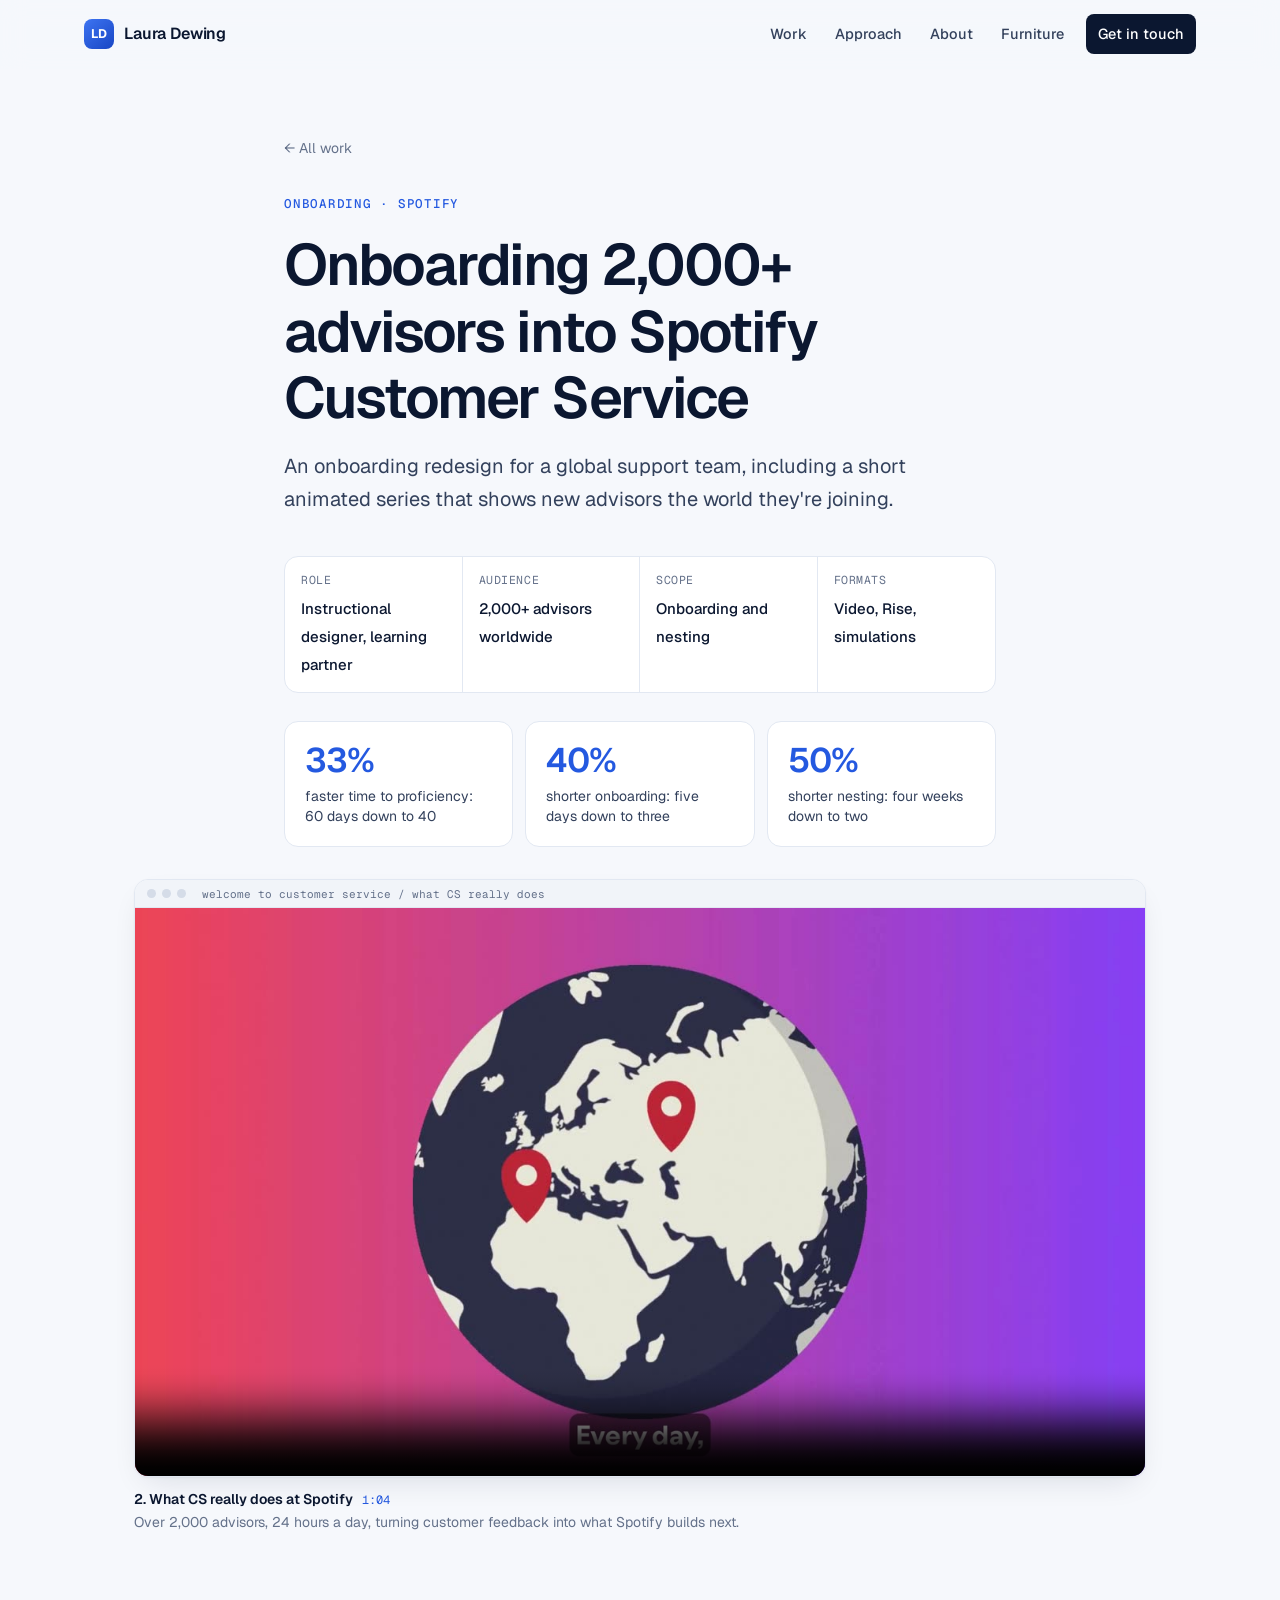
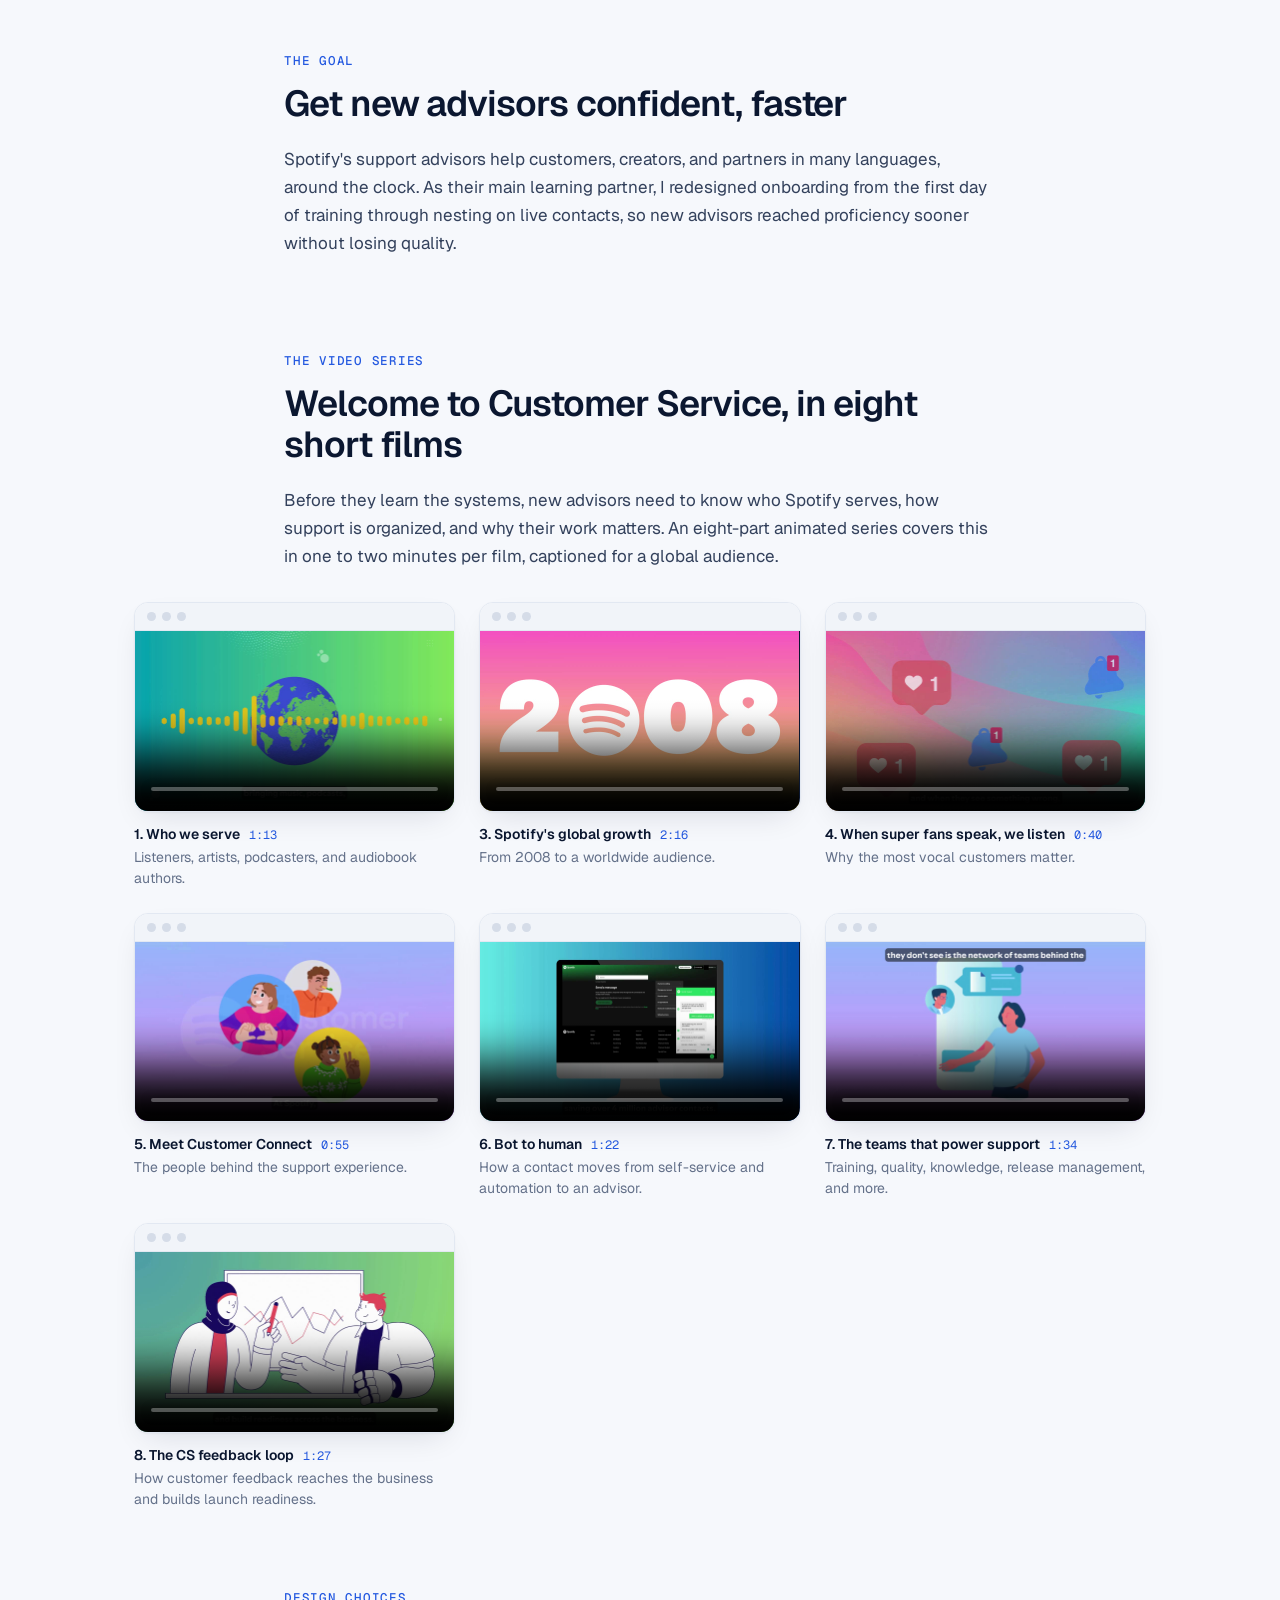
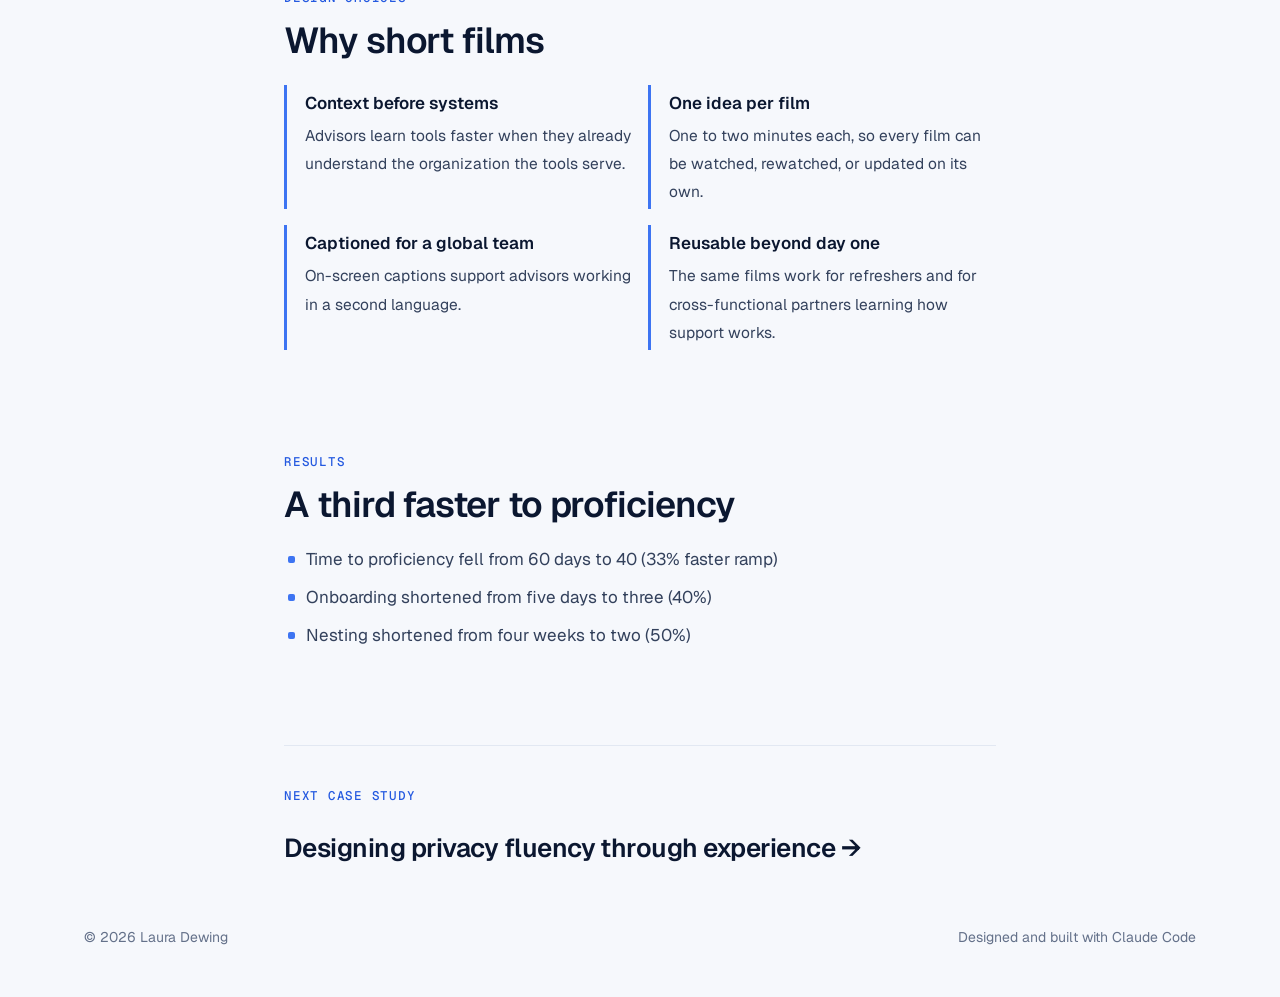
==== advisor-onboarding.html @ f3410e49 "Add link-preview image so shared links stop showing the furniture photo Co-Authored-By: Claude Opus " ====
<!DOCTYPE html>
<html lang="en">
<head>
  <meta charset="UTF-8">
  <meta name="viewport" content="width=device-width, initial-scale=1.0">
  <title>Advisor Onboarding at Spotify — Laura Dewing</title>
  <meta property="og:type" content="website">
  <meta property="og:title" content="Advisor Onboarding at Spotify — Laura Dewing">
  <meta property="og:description" content="Redesigning onboarding for 2,000+ Spotify support advisors: a third faster to proficiency, with an animated video series introducing the world of Customer Service.">
  <meta property="og:url" content="https://iamcalledlaura-cmyk.github.io/advisor-onboarding.html">
  <meta property="og:image" content="https://iamcalledlaura-cmyk.github.io/images/og-card.jpg">
  <meta property="og:image:width" content="1200">
  <meta property="og:image:height" content="630">
  <meta name="twitter:card" content="summary_large_image">
  <meta name="twitter:image" content="https://iamcalledlaura-cmyk.github.io/images/og-card.jpg">
  <meta name="description" content="Redesigning onboarding for 2,000+ Spotify support advisors: a third faster to proficiency, with an animated video series introducing the world of Customer Service.">
  <link rel="stylesheet" href="style.css?v=20261104d">
</head>
<body>

  <nav class="nav" id="nav">
    <div class="nav-inner">
      <a href="index.html" class="brand"><span class="brand-mark">LD</span>Laura Dewing</a>
      <div class="nav-links">
        <a href="index.html#work">Work</a>
        <a href="index.html#approach">Approach</a>
        <a href="index.html#about">About</a>
        <a href="furniture.html">Furniture</a>
        <a href="mailto:iamcalledlaura@gmail.com" class="nav-cta">Get in touch</a>
      </div>
    </div>
  </nav>

  <header class="cs-hero">
    <div class="narrow fade-in">
      <a href="index.html#work" class="back">&larr; All work</a><br>
      <span class="eyebrow">Onboarding &middot; Spotify</span>
      <h1>Onboarding 2,000+ advisors into Spotify Customer Service</h1>
      <p class="lede">An onboarding redesign for a global support team, including a short animated series that shows new advisors the world they're joining.</p>
      <div class="cs-meta">
        <div><label>Role</label><span>Instructional designer, learning partner</span></div>
        <div><label>Audience</label><span>2,000+ advisors worldwide</span></div>
        <div><label>Scope</label><span>Onboarding and nesting</span></div>
        <div><label>Formats</label><span>Video, Rise, simulations</span></div>
      </div>
      <div class="stats">
        <div class="stat-card"><b>33%</b><span>faster time to proficiency: 60 days down to 40</span></div>
        <div class="stat-card"><b>40%</b><span>shorter onboarding: five days down to three</span></div>
        <div class="stat-card"><b>50%</b><span>shorter nesting: four weeks down to two</span></div>
      </div>
    </div>
    <div class="wide fade-in">
      <figure class="video">
        <div class="frame"><div class="frame-bar"><i></i><i></i><i></i><span>welcome to customer service / what CS really does</span></div>
          <video controls preload="none" playsinline poster="videos/cs-2-what-cs-does.jpg">
            <source src="videos/cs-2-what-cs-does.mp4" type="video/mp4">
          </video>
        </div>
        <figcaption><b>2. What CS really does at Spotify <span class="len">1:04</span></b>Over 2,000 advisors, 24 hours a day, turning customer feedback into what Spotify builds next.</figcaption>
      </figure>
    </div>
  </header>

  <main class="narrow">
    <section class="cs-section fade-in">
      <span class="eyebrow">The goal</span>
      <h2>Get new advisors confident, faster</h2>
      <p>Spotify's support advisors help customers, creators, and partners in many languages, around the clock. As their main learning partner, I redesigned onboarding from the first day of training through nesting on live contacts, so new advisors reached proficiency sooner without losing quality.</p>
    </section>

    <section class="cs-section fade-in">
      <span class="eyebrow">The video series</span>
      <h2>Welcome to Customer Service, in eight short films</h2>
      <p>Before they learn the systems, new advisors need to know who Spotify serves, how support is organized, and why their work matters. An eight-part animated series covers this in one to two minutes per film, captioned for a global audience.</p>
    </section>
  </main>

  <div class="wide fade-in">
    <div class="videos three">
      <figure class="video">
        <div class="frame"><div class="frame-bar"><i></i><i></i><i></i></div><video controls preload="none" playsinline poster="videos/cs-1-welcome.jpg"><source src="videos/cs-1-welcome.mp4" type="video/mp4"></video></div>
        <figcaption><b>1. Who we serve <span class="len">1:13</span></b>Listeners, artists, podcasters, and audiobook authors.</figcaption>
      </figure>
      <figure class="video">
        <div class="frame"><div class="frame-bar"><i></i><i></i><i></i></div><video controls preload="none" playsinline poster="videos/cs-3-global-growth.jpg"><source src="videos/cs-3-global-growth.mp4" type="video/mp4"></video></div>
        <figcaption><b>3. Spotify's global growth <span class="len">2:16</span></b>From 2008 to a worldwide audience.</figcaption>
      </figure>
      <figure class="video">
        <div class="frame"><div class="frame-bar"><i></i><i></i><i></i></div><video controls preload="none" playsinline poster="videos/cs-4-super-fans.jpg"><source src="videos/cs-4-super-fans.mp4" type="video/mp4"></video></div>
        <figcaption><b>4. When super fans speak, we listen <span class="len">0:40</span></b>Why the most vocal customers matter.</figcaption>
      </figure>
      <figure class="video">
        <div class="frame"><div class="frame-bar"><i></i><i></i><i></i></div><video controls preload="none" playsinline poster="videos/cs-5-customer-connect.jpg"><source src="videos/cs-5-customer-connect.mp4" type="video/mp4"></video></div>
        <figcaption><b>5. Meet Customer Connect <span class="len">0:55</span></b>The people behind the support experience.</figcaption>
      </figure>
      <figure class="video">
        <div class="frame"><div class="frame-bar"><i></i><i></i><i></i></div><video controls preload="none" playsinline poster="videos/cs-6-bot-to-human.jpg"><source src="videos/cs-6-bot-to-human.mp4" type="video/mp4"></video></div>
        <figcaption><b>6. Bot to human <span class="len">1:22</span></b>How a contact moves from self-service and automation to an advisor.</figcaption>
      </figure>
      <figure class="video">
        <div class="frame"><div class="frame-bar"><i></i><i></i><i></i></div><video controls preload="none" playsinline poster="videos/cs-7-behind-the-scenes.jpg"><source src="videos/cs-7-behind-the-scenes.mp4" type="video/mp4"></video></div>
        <figcaption><b>7. The teams that power support <span class="len">1:34</span></b>Training, quality, knowledge, release management, and more.</figcaption>
      </figure>
      <figure class="video">
        <div class="frame"><div class="frame-bar"><i></i><i></i><i></i></div><video controls preload="none" playsinline poster="videos/cs-9-feedback-loop.jpg"><source src="videos/cs-9-feedback-loop.mp4" type="video/mp4"></video></div>
        <figcaption><b>8. The CS feedback loop <span class="len">1:27</span></b>How customer feedback reaches the business and builds launch readiness.</figcaption>
      </figure>
    </div>
  </div>

  <main class="narrow">
    <section class="cs-section fade-in">
      <span class="eyebrow">Design choices</span>
      <h2>Why short films</h2>
      <div class="principles">
        <div class="principle"><b>Context before systems</b><span>Advisors learn tools faster when they already understand the organization the tools serve.</span></div>
        <div class="principle"><b>One idea per film</b><span>One to two minutes each, so every film can be watched, rewatched, or updated on its own.</span></div>
        <div class="principle"><b>Captioned for a global team</b><span>On-screen captions support advisors working in a second language.</span></div>
        <div class="principle"><b>Reusable beyond day one</b><span>The same films work for refreshers and for cross-functional partners learning how support works.</span></div>
      </div>
    </section>

    <section class="cs-section fade-in">
      <span class="eyebrow">Results</span>
      <h2>A third faster to proficiency</h2>
      <ul class="list">
        <li>Time to proficiency fell from 60 days to 40 (33% faster ramp)</li>
        <li>Onboarding shortened from five days to three (40%)</li>
        <li>Nesting shortened from four weeks to two (50%)</li>
      </ul>
    </section>

    <div class="next-cs">
      <span class="eyebrow">Next case study</span>
      <a href="privacy-fluency.html" class="big">Designing privacy fluency through experience &rarr;</a>
    </div>
  </main>

  <footer class="footer">
    <div class="container"><span>&copy; 2026 Laura Dewing</span><span>Designed and built with Claude Code</span></div>
  </footer>
  <script src="site.js?v=20261104a"></script>
  <script data-goatcounter="https://lauradewing.goatcounter.com/count" async src="https://gc.zgo.at/count.js"></script>
</body>
</html>
---- style.css ----
/* Laura Dewing portfolio — product studio, blue */
@import url('https://fonts.googleapis.com/css2?family=Geist:wght@400;500;600;700&family=Geist+Mono:wght@400;500&family=Caveat:wght@600&display=swap');

:root {
  --ink: #0B1730;
  --ink-2: #33415C;
  --muted: #64718A;
  --line: #E2E8F2;
  --line-2: #CFD8E6;
  --bg: #F6F8FC;
  --surface: #FFFFFF;
  --blue-900: #0A2A6B;
  --blue-700: #1846C4;
  --blue-600: #2459E0;
  --blue-500: #3D74F2;
  --blue-200: #C9D9FF;
  --blue-100: #E6EEFF;
  --blue-50: #F2F6FF;
  --sky: #7FB2FF;
  --radius: 14px;
  --shadow: 0 1px 2px rgba(11,23,48,.04), 0 12px 32px -12px rgba(11,23,48,.14);
  --shadow-lg: 0 2px 4px rgba(11,23,48,.04), 0 30px 60px -20px rgba(24,70,196,.28);
  --sans: 'Geist', system-ui, -apple-system, 'Segoe UI', sans-serif;
  --mono: 'Geist Mono', ui-monospace, 'SFMono-Regular', Menlo, monospace;
  --max: 1160px;
}

*, *::before, *::after { box-sizing: border-box; margin: 0; padding: 0; }
html { scroll-behavior: smooth; -webkit-text-size-adjust: 100%; }
body {
  font-family: var(--sans);
  font-size: 17px;
  line-height: 1.65;
  color: var(--ink-2);
  background: var(--bg);
  -webkit-font-smoothing: antialiased;
}
img { max-width: 100%; display: block; }
a { color: var(--blue-600); text-decoration: none; }
a:hover { color: var(--blue-700); }
h1, h2, h3, h4 { color: var(--ink); line-height: 1.15; letter-spacing: -0.02em; font-weight: 600; }
::selection { background: var(--blue-200); color: var(--ink); }

.container { max-width: var(--max); margin: 0 auto; padding: 0 24px; }
.narrow { max-width: 760px; margin: 0 auto; padding: 0 24px; }

/* ── Labels and chips ── */
.eyebrow {
  font-family: var(--mono);
  font-size: 12.5px;
  letter-spacing: .06em;
  text-transform: uppercase;
  color: var(--blue-600);
  font-weight: 500;
}
.chip {
  display: inline-flex; align-items: center; gap: 8px;
  font-size: 13px; font-weight: 500;
  color: var(--blue-700); background: var(--blue-100);
  padding: 6px 12px; border-radius: 99px;
}
.chip .dot { width: 7px; height: 7px; border-radius: 50%; background: var(--blue-600); box-shadow: 0 0 0 3px rgba(36,89,224,.18); }
.tag {
  font-family: var(--mono); font-size: 11.5px; letter-spacing: .04em; text-transform: uppercase;
  color: var(--muted); border: 1px solid var(--line-2); padding: 3px 8px; border-radius: 6px; background: var(--surface);
}
.tag.blue { color: var(--blue-700); border-color: var(--blue-200); background: var(--blue-50); }

/* ── Buttons ── */
.btn {
  display: inline-flex; align-items: center; gap: 8px;
  font-family: var(--sans); font-size: 15px; font-weight: 500;
  padding: 12px 20px; border-radius: 10px; border: 1px solid transparent;
  transition: transform .15s ease, background .15s ease, box-shadow .15s ease;
}
.btn-primary { background: var(--blue-600); color: #fff; box-shadow: 0 6px 16px -6px rgba(36,89,224,.6); }
.btn-primary:hover { background: var(--blue-700); color: #fff; transform: translateY(-1px); }
.btn-ghost { background: var(--surface); color: var(--ink); border-color: var(--line-2); }
.btn-ghost:hover { border-color: var(--blue-500); color: var(--blue-700); }

/* ── Nav ── */
.nav {
  position: sticky; top: 0; z-index: 50;
  background: rgba(246,248,252,.82);
  backdrop-filter: saturate(1.4) blur(12px);
  -webkit-backdrop-filter: saturate(1.4) blur(12px);
  border-bottom: 1px solid transparent;
  transition: border-color .2s ease;
}
.nav.scrolled { border-bottom-color: var(--line); }
.nav-inner { max-width: var(--max); margin: 0 auto; padding: 14px 24px; display: flex; align-items: center; justify-content: space-between; gap: 16px; }
.brand { display: flex; align-items: center; gap: 10px; color: var(--ink); font-weight: 600; font-size: 16px; letter-spacing: -0.01em; }
.brand-mark {
  width: 30px; height: 30px; border-radius: 8px; display: grid; place-items: center;
  background: linear-gradient(140deg, var(--blue-500), var(--blue-700)); color: #fff;
  font-size: 12.5px; font-weight: 700; letter-spacing: .02em;
}
.nav-links { display: flex; align-items: center; gap: 4px; }
.nav-links a { color: var(--ink-2); font-size: 14.5px; font-weight: 500; padding: 8px 12px; border-radius: 8px; }
.nav-links a:hover { color: var(--ink); background: var(--blue-50); }
.nav-links a.nav-cta { background: var(--ink); color: #fff; margin-left: 6px; }
.nav-links a.nav-cta:hover { background: var(--blue-700); }

/* ── Home hero ── */
.hero { padding: 72px 0 56px; position: relative; overflow: hidden; }
.hero::before {
  content: ''; position: absolute; inset: -20% -10% auto auto; width: 70%; height: 120%;
  background: radial-gradient(closest-side, rgba(61,116,242,.16), transparent 70%);
  pointer-events: none;
}
.hero-grid { display: grid; grid-template-columns: 1.05fr 1fr; gap: 56px; align-items: center; position: relative; }
.hero h1 { font-size: clamp(30px, 3.6vw, 46px); margin: 22px 0 20px; letter-spacing: -0.035em; }
.hero h1 .hl { color: var(--blue-600); }
.hero-sub { font-size: 19px; color: var(--ink-2); max-width: 520px; }
.hero-actions { display: flex; gap: 12px; margin-top: 32px; flex-wrap: wrap; }

.stack { position: relative; height: 460px; }
.frame {
  position: absolute; background: var(--surface); border-radius: 14px; overflow: hidden;
  border: 1px solid var(--line); box-shadow: var(--shadow-lg);
}
.frame-bar { height: 28px; display: flex; align-items: center; gap: 6px; padding: 0 12px; background: #F1F4F9; border-bottom: 1px solid var(--line); }
.frame-bar i { width: 9px; height: 9px; border-radius: 50%; background: #D5DCE8; display: block; }
.frame-bar span { margin-left: 10px; font-family: var(--mono); font-size: 11px; color: var(--muted); }
.stack .f1 { width: 88%; top: 0; right: 0; transform: rotate(1.2deg); }
.stack .f2 { width: 56%; bottom: 0; left: 0; transform: rotate(-2deg); background: #0B0B0B; border-color: #222; }
.stack .f2 .frame-bar { background: #161616; border-color: #262626; }
.stack .f2 .frame-bar i { background: #333; }
.stack .f2 .frame-bar span { color: #8A8A8A; }
.frame-media { position: relative; }
.frame-media img { display: block; width: 100%; aspect-ratio: 16 / 7.6; object-fit: cover; object-position: center top; }
.frame-media .play { position: absolute; left: 58%; top: 44%; width: 64px; height: 64px; margin: -32px 0 0 -32px; border-radius: 50%; background: rgba(255,255,255,.92); box-shadow: 0 10px 30px -8px rgba(0,0,0,.35); }
.frame-media .play::after { content: ""; position: absolute; left: 26px; top: 20px; border-left: 18px solid var(--blue-600); border-top: 12px solid transparent; border-bottom: 12px solid transparent; }
.stack .pill {
  position: absolute; right: 6%; bottom: 14%; background: var(--surface); border: 1px solid var(--line);
  border-radius: 12px; padding: 12px 16px; box-shadow: var(--shadow); font-size: 13.5px; color: var(--ink);
  display: flex; align-items: center; gap: 10px;
}
.stack .pill b { font-size: 22px; color: var(--blue-600); font-weight: 600; letter-spacing: -0.02em; }

/* ── Metrics strip ── */
.metrics { display: grid; grid-template-columns: repeat(4, 1fr); background: var(--surface); border: 1px solid var(--line); border-radius: var(--radius); box-shadow: var(--shadow); }
.metric { padding: 22px 24px; border-right: 1px solid var(--line); }
.metric:last-child { border-right: 0; }
.metric b { display: block; font-size: 32px; font-weight: 600; color: var(--ink); letter-spacing: -0.03em; line-height: 1.1; }
.metric b em { font-style: normal; color: var(--blue-600); }
.metric span { font-size: 14px; color: var(--muted); line-height: 1.4; display: block; margin-top: 6px; }

/* ── Sections ── */
.section { padding: 96px 0 0; }
.section-head { display: flex; align-items: end; justify-content: space-between; gap: 24px; margin-bottom: 36px; flex-wrap: wrap; }
.section-head h2 { font-size: clamp(30px, 3.4vw, 42px); margin-top: 10px; letter-spacing: -0.03em; }
.section-head p { max-width: 420px; color: var(--muted); }
.section-head .section-note { max-width: 780px; margin-top: 14px; }

/* ── Work cards ── */
.work-grid { display: grid; grid-template-columns: repeat(2, 1fr); gap: 24px; }
.card {
  display: flex; flex-direction: column; background: var(--surface); border: 1px solid var(--line);
  border-radius: 18px; overflow: hidden; color: inherit; box-shadow: var(--shadow);
  transition: transform .2s ease, box-shadow .2s ease, border-color .2s ease;
}
.card:hover { transform: translateY(-3px); box-shadow: var(--shadow-lg); border-color: var(--blue-200); color: inherit; }
.card-media { aspect-ratio: 16 / 10; background: var(--blue-50); position: relative; overflow: hidden; border-bottom: 1px solid var(--line); }
.card-media img { width: 100%; height: 100%; object-fit: cover; object-position: top center; transition: transform .4s ease; }
.card:hover .card-media img { transform: scale(1.025); }
.card-media.dark { background: #0B0B0B; }
.card-media.dark img { object-fit: contain; padding: 18px 18px 0; object-position: top; }
.card-body { padding: 22px 24px 24px; display: flex; flex-direction: column; gap: 10px; flex: 1; }
.card-tags { display: flex; gap: 6px; flex-wrap: wrap; }
.card h3 { font-size: 22px; letter-spacing: -0.02em; }
.card p { font-size: 15.5px; color: var(--ink-2); }
.card-foot { margin-top: auto; padding-top: 10px; display: flex; justify-content: space-between; align-items: center; font-size: 14px; }
.card-foot .go { color: var(--blue-600); font-weight: 500; }
.card-foot .stat { color: var(--muted); font-family: var(--mono); font-size: 12.5px; }

/* Illustrated card media (no screenshots) */
.illus { width: 100%; height: 100%; display: grid; place-items: center; padding: 28px; background:
  radial-gradient(120% 90% at 100% 0%, var(--blue-100), transparent 60%), var(--blue-50); }
.illus-panel { width: 100%; max-width: 420px; background: var(--surface); border: 1px solid var(--line); border-radius: 12px; box-shadow: var(--shadow); padding: 16px 18px; font-size: 13px; color: var(--ink); }
.illus-panel .row { display: flex; justify-content: space-between; align-items: center; padding: 7px 0; border-bottom: 1px dashed var(--line); }
.illus-panel .row:last-child { border-bottom: 0; }
.illus-panel .k { color: var(--muted); font-family: var(--mono); font-size: 11.5px; text-transform: uppercase; letter-spacing: .04em; }
.bar { height: 6px; border-radius: 99px; background: var(--blue-100); width: 46%; overflow: hidden; }
.bar i { display: block; height: 100%; background: var(--blue-600); border-radius: 99px; }
.bubble { background: var(--blue-50); border: 1px solid var(--blue-200); border-radius: 10px; padding: 10px 12px; margin-bottom: 8px; }
.bubble.user { background: #F3F5F9; border-color: var(--line); }
.choice { border: 1px solid var(--line); border-radius: 8px; padding: 8px 10px; margin-top: 6px; display: flex; gap: 8px; align-items: center; }
.choice.ok { border-color: var(--blue-500); background: var(--blue-50); color: var(--blue-900); }

/* ── Approach ── */
.approach { display: grid; grid-template-columns: repeat(3, 1fr); gap: 20px; }
.ap { background: var(--surface); border: 1px solid var(--line); border-radius: var(--radius); padding: 26px; }
.ap .num { font-family: var(--mono); font-size: 12px; color: var(--blue-600); }
.ap h3 { font-size: 19px; margin: 10px 0 8px; }
.ap p { font-size: 15.5px; }
.toolrow { display: flex; flex-wrap: wrap; gap: 8px; margin-top: 28px; }
.toolrow span { font-size: 13.5px; background: var(--surface); border: 1px solid var(--line); padding: 6px 12px; border-radius: 99px; color: var(--ink-2); }

/* ── About ── */
.about { display: grid; grid-template-columns: 1fr 1.4fr; gap: 56px; background: var(--ink); color: #C9D3E6; border-radius: 24px; padding: 56px; position: relative; overflow: hidden; }
.about::after { content: ''; position: absolute; right: -120px; top: -120px; width: 380px; height: 380px; border-radius: 50%; background: radial-gradient(closest-side, rgba(61,116,242,.45), transparent); }
.about h2 { color: #fff; font-size: clamp(30px, 3.4vw, 40px); margin-top: 10px; letter-spacing: -0.03em; }
.about .eyebrow { color: var(--sky); }
.about p { margin-bottom: 16px; position: relative; z-index: 1; }
.about p strong { color: #fff; font-weight: 500; }
.about-links { display: flex; gap: 10px; flex-wrap: wrap; margin-top: 28px; position: relative; z-index: 1; }
.about-links a { color: #fff; border: 1px solid rgba(255,255,255,.22); padding: 10px 16px; border-radius: 10px; font-size: 14.5px; font-weight: 500; }
.about-links a:hover { background: rgba(255,255,255,.08); color: #fff; }
.about-links a.primary { background: var(--blue-600); border-color: var(--blue-600); }

/* ── Footer ── */
.footer { padding: 56px 0 48px; font-size: 14px; color: var(--muted); }
.footer .container { display: flex; justify-content: space-between; gap: 16px; flex-wrap: wrap; }

/* ══════════ Case study pages ══════════ */
.cs-hero { padding: 64px 0 40px; }
.back { font-size: 14px; color: var(--muted); display: inline-flex; gap: 6px; margin-bottom: 28px; }
.back:hover { color: var(--blue-600); }
.cs-hero h1 { font-size: clamp(36px, 5vw, 58px); letter-spacing: -0.035em; margin: 16px 0 18px; max-width: 900px; }
.cs-hero .lede { font-size: 20px; max-width: 720px; color: var(--ink-2); }
.cs-meta { display: grid; grid-template-columns: repeat(auto-fit, minmax(128px, 1fr)); background: var(--surface); border: 1px solid var(--line); border-radius: var(--radius); margin-top: 40px; overflow: hidden; }
.cs-meta div { padding: 14px 16px; border-right: 1px solid var(--line); }
.cs-meta div:last-child { border-right: 0; }
.cs-meta label { display: block; font-family: var(--mono); font-size: 11.5px; letter-spacing: .05em; text-transform: uppercase; color: var(--muted); margin-bottom: 4px; }
.cs-meta span { font-size: 15px; color: var(--ink); font-weight: 500; }
.note { margin-top: 16px; font-size: 14px; color: var(--muted); display: flex; gap: 8px; align-items: flex-start; }
.note::before { content: 'i'; flex: none; width: 18px; height: 18px; border-radius: 50%; border: 1px solid var(--line-2); display: grid; place-items: center; font-family: var(--mono); font-size: 11px; margin-top: 2px; }

.cs-cover { margin: 8px 0 0; }
.cs-cover .frame, .shot .frame { position: relative; transform: none; }

.cs-section { padding: 72px 0 0; }
.cs-section h2 { font-size: clamp(26px, 3vw, 36px); letter-spacing: -0.03em; margin: 10px 0 20px; }
.cs-section h3 { font-size: 19px; margin: 32px 0 10px; }
.cs-section p { margin-bottom: 16px; }
.cs-section ul.list { margin: 8px 0 20px; padding: 0; list-style: none; }
.cs-section ul.list li { position: relative; padding-left: 22px; margin-bottom: 10px; }
.cs-section ul.list li::before { content: ''; position: absolute; left: 4px; top: 11px; width: 7px; height: 7px; border-radius: 2px; background: var(--blue-500); }

.two-col { display: grid; grid-template-columns: 1fr 1fr; gap: 16px; margin: 28px 0; }
.col-card { background: var(--surface); border: 1px solid var(--line); border-radius: var(--radius); padding: 22px 24px; }
.col-card.accent { border-color: var(--blue-200); background: var(--blue-50); }
.col-card h4 { font-size: 16px; margin-bottom: 12px; display: flex; gap: 8px; align-items: center; }
.col-card ul { list-style: none; }
.col-card li { font-size: 15px; padding: 8px 0; border-top: 1px solid var(--line); }
.col-card li:first-child { border-top: 0; padding-top: 0; }

.timeline { display: grid; grid-template-columns: repeat(4, 1fr); gap: 12px; margin: 28px 0; }
.wk { background: var(--surface); border: 1px solid var(--line); border-radius: var(--radius); padding: 18px; position: relative; }
.wk .k { font-family: var(--mono); font-size: 11.5px; color: var(--blue-600); text-transform: uppercase; letter-spacing: .05em; }
.wk h4 { font-size: 17px; margin: 6px 0 6px; }
.wk p { font-size: 14px; margin: 0; color: var(--muted); line-height: 1.5; }
.wk.on { background: var(--blue-600); border-color: var(--blue-600); }
.wk.on .k { color: var(--blue-100); }
.wk.on h4 { color: #fff; }
.wk.on p { color: #DCE6FF; }

.principles { display: grid; grid-template-columns: 1fr 1fr; gap: 16px; margin: 24px 0; }
.principle { border-left: 3px solid var(--blue-500); padding: 4px 0 4px 18px; }
.principle b { display: block; color: var(--ink); font-weight: 600; margin-bottom: 4px; }
.principle span { font-size: 15.5px; }

.wide { max-width: 1060px; margin: 32px auto 0; padding: 0 24px; }
.shots { display: grid; grid-template-columns: repeat(3, 1fr); gap: 20px; }
.shots.two { grid-template-columns: 1fr 1fr; }
.shot { margin: 0; }
.shot .frame { box-shadow: var(--shadow); }
.shot.dark .frame { background: #0B0B0B; border-color: #222; }
.shot.dark .frame-bar { background: #161616; border-color: #262626; }
.shot.dark .frame-bar i { background: #333; }
.shot figcaption { font-size: 14px; color: var(--muted); margin-top: 12px; line-height: 1.5; }
.shot figcaption b { color: var(--ink); font-weight: 600; display: block; margin-bottom: 2px; }

.steps { counter-reset: s; display: grid; gap: 12px; margin: 24px 0; }
.step { display: grid; grid-template-columns: 40px 1fr; gap: 16px; background: var(--surface); border: 1px solid var(--line); border-radius: var(--radius); padding: 18px 20px; }
.step::before { counter-increment: s; content: counter(s, decimal-leading-zero); font-family: var(--mono); font-size: 13px; color: var(--blue-600); background: var(--blue-50); border-radius: 8px; width: 40px; height: 40px; display: grid; place-items: center; }
.step h4 { font-size: 17px; margin-bottom: 4px; }
.step p { font-size: 15.5px; margin: 0; }

.decisions { display: grid; grid-template-columns: 1fr 1fr; gap: 16px; margin-top: 24px; }
.decision { background: var(--surface); border: 1px solid var(--line); border-radius: var(--radius); padding: 22px 24px; }
.decision .vs { font-family: var(--mono); font-size: 12px; color: var(--muted); text-transform: uppercase; letter-spacing: .04em; }
.decision h4 { font-size: 17px; margin: 6px 0 8px; }
.decision p { font-size: 15px; margin: 0; }

.stats { display: grid; grid-template-columns: repeat(auto-fit, minmax(170px, 1fr)); gap: 12px; margin: 28px 0; }
.stat-card { background: var(--surface); border: 1px solid var(--line); border-radius: var(--radius); padding: 20px; }
.stat-card b { display: block; font-size: 34px; letter-spacing: -0.03em; color: var(--blue-600); font-weight: 600; line-height: 1.1; }
.stat-card span { font-size: 14px; color: var(--ink-2); display: block; margin-top: 6px; line-height: 1.45; }

table.data { width: 100%; border-collapse: separate; border-spacing: 0; background: var(--surface); border: 1px solid var(--line); border-radius: var(--radius); overflow: hidden; margin: 20px 0; font-size: 15px; }
table.data th, table.data td { text-align: left; padding: 12px 16px; border-bottom: 1px solid var(--line); }
table.data th { font-family: var(--mono); font-size: 11.5px; text-transform: uppercase; letter-spacing: .05em; color: var(--muted); font-weight: 500; background: #FAFBFD; }
table.data tr:last-child td { border-bottom: 0; }
table.data td.num { font-variant-numeric: tabular-nums; color: var(--ink); font-weight: 500; }

.callout { background: var(--blue-50); border: 1px solid var(--blue-200); border-radius: var(--radius); padding: 22px 24px; margin: 24px 0; }
.callout p:last-child { margin-bottom: 0; }
.callout .eyebrow { display: block; margin-bottom: 8px; }

.proto-cta { margin: 32px 0 8px; background: var(--ink); color: #C9D3E6; border-radius: 18px; padding: 28px 30px; display: flex; justify-content: space-between; gap: 20px; align-items: center; flex-wrap: wrap; }
.proto-cta h3 { color: #fff; margin: 0 0 4px; font-size: 20px; }
.proto-cta p { margin: 0; font-size: 15px; }

.tools-list { display: grid; grid-template-columns: repeat(auto-fit, minmax(200px, 1fr)); gap: 12px; margin: 20px 0; }
.tool-item { background: var(--surface); border: 1px solid var(--line); border-radius: 12px; padding: 14px 16px; }
.tool-item label { display: block; font-family: var(--mono); font-size: 11.5px; text-transform: uppercase; letter-spacing: .05em; color: var(--muted); margin-bottom: 2px; }
.tool-item span { font-size: 15px; color: var(--ink); }

.next-cs { margin-top: 96px; border-top: 1px solid var(--line); padding-top: 40px; display: flex; justify-content: space-between; align-items: center; gap: 20px; flex-wrap: wrap; }
.next-cs a.big { font-size: 26px; font-weight: 600; color: var(--ink); letter-spacing: -0.02em; }
.next-cs a.big:hover { color: var(--blue-600); }

/* Mock UI (illustrative recreations) */
.mock { background: var(--surface); border: 1px solid var(--line); border-radius: 14px; box-shadow: var(--shadow); overflow: hidden; }
.mock-body { padding: 22px; }
.mock-label { font-size: 12px; color: var(--muted); margin-top: 10px; font-style: italic; }

/* ── Motion ── */
.fade-in { opacity: 0; transform: translateY(14px); transition: opacity .6s ease, transform .6s ease; }
.fade-in.visible { opacity: 1; transform: none; }
@media (prefers-reduced-motion: reduce) {
  .fade-in { opacity: 1; transform: none; transition: none; }
  .card, .btn, .card-media img { transition: none; }
}

/* ── Responsive ── */
@media (max-width: 960px) {
  .hero-grid { grid-template-columns: 1fr; gap: 40px; }
  .stack { height: 380px; max-width: 560px; }
  .metrics { grid-template-columns: repeat(2, 1fr); }
  .metric:nth-child(2) { border-right: 0; }
  .metric:nth-child(-n+2) { border-bottom: 1px solid var(--line); }
  .approach { grid-template-columns: 1fr; }
  .about { grid-template-columns: 1fr; gap: 20px; padding: 40px 32px; }
  .timeline { grid-template-columns: 1fr 1fr; }
  .shots { grid-template-columns: 1fr 1fr; }
}
@media (max-width: 680px) {
  body { font-size: 16px; }
  .container, .narrow, .wide { padding: 0 16px; }
  .nav-inner { padding: 12px 16px; }
  .nav-links a:not(.nav-cta) { display: none; }
  .hero { padding: 40px 0 40px; }
  .hero-sub { font-size: 17px; }
  .stack { height: 300px; }
  .stack .pill { display: none; }
  .work-grid, .two-col, .principles, .decisions, .shots, .shots.two { grid-template-columns: 1fr; }
  .timeline { grid-template-columns: 1fr; }
  .section { padding-top: 72px; }
  .about { padding: 32px 22px; border-radius: 18px; }
  .cs-hero .lede { font-size: 18px; }
  .cs-meta div { border-right: 0; border-bottom: 1px solid var(--line); }
  .metric b { font-size: 26px; }
  .metric { padding: 18px; }
}

/* ── Video ── */
.video { margin: 0; }
.video .frame { position: relative; transform: none; box-shadow: var(--shadow); }
.video video { display: block; width: 100%; height: auto; aspect-ratio: 16 / 9; background: #0B1730; }
.video figcaption { font-size: 14px; color: var(--muted); margin-top: 12px; line-height: 1.5; }
.video figcaption b { color: var(--ink); font-weight: 600; display: block; margin-bottom: 2px; }
.video .len { font-family: var(--mono); font-size: 12px; color: var(--blue-600); margin-left: 6px; font-weight: 400; }
.videos { display: grid; grid-template-columns: 1fr 1fr; gap: 24px; }
.videos.three { grid-template-columns: repeat(3, 1fr); }
.video.feature { margin-bottom: 28px; }
.course-strip { display: grid; grid-template-columns: repeat(3, 1fr); gap: 16px; }
.course-strip img { border-radius: 12px; border: 1px solid var(--line); background: var(--surface); width: 100%; aspect-ratio: 1 / 1; object-fit: cover; object-position: top; }
.course-strip figure { margin: 0; }
.strip-note { font-size: 12.5px; color: var(--muted); margin-top: 14px; font-style: italic; }
.course-strip figcaption { font-size: 13.5px; color: var(--muted); margin-top: 8px; line-height: 1.45; }
.course-strip figcaption b { color: var(--ink); font-weight: 600; }
.card-media img.cover-top { object-position: center 30%; }
@media (max-width: 960px) { .videos.three { grid-template-columns: 1fr 1fr; } }
@media (max-width: 680px) { .videos, .videos.three, .course-strip { grid-template-columns: 1fr; } }

/* Featured full-width card */
.card-feature { grid-column: 1 / -1; display: grid; grid-template-columns: 1.15fr 1fr; }
.card-feature .card-media { aspect-ratio: auto; min-height: 100%; border-bottom: 0; border-right: 1px solid var(--line); }
.card-feature .card-body { padding: 32px; justify-content: center; }
.card-feature h3 { font-size: 26px; }
.play { position: absolute; left: 50%; top: 50%; width: 64px; height: 64px; margin: -32px 0 0 -32px; border-radius: 50%; background: rgba(255,255,255,.92); box-shadow: 0 8px 24px rgba(11,23,48,.25); }
.play::after { content: ''; position: absolute; left: 26px; top: 20px; border-left: 18px solid var(--blue-600); border-top: 12px solid transparent; border-bottom: 12px solid transparent; }
@media (max-width: 860px) {
  .card-feature { grid-template-columns: 1fr; }
  .card-feature .card-media { aspect-ratio: 16 / 9; border-right: 0; border-bottom: 1px solid var(--line); }
  .card-feature .card-body { padding: 22px 24px 24px; }
}

/* ── Furniture gallery (furniture.html) ── */
.fx-grid { display: grid; grid-template-columns: repeat(3, 1fr); gap: 20px; }
.fx { margin: 0; }
.fx-media { position: relative; aspect-ratio: 4 / 5; border-radius: var(--radius); overflow: hidden; border: 1px solid var(--line); background: var(--blue-50); box-shadow: var(--shadow); }
.fx-media img { position: absolute; inset: 0; width: 100%; height: 100%; object-fit: cover; transition: opacity .35s ease; }
.fx-media .fx-before { opacity: 0; }
.fx-media.show-before .fx-before { opacity: 1; }
.fx-toggle { position: absolute; left: 12px; bottom: 12px; display: flex; background: rgba(255,255,255,.94); border-radius: 99px; padding: 3px; box-shadow: 0 6px 18px -6px rgba(11,23,48,.35); }
.fx-toggle button { font: 500 13px var(--sans); border: 0; background: none; color: var(--ink-2); padding: 6px 12px; border-radius: 99px; cursor: pointer; }
.fx-toggle button[aria-pressed="true"] { background: var(--blue-600); color: #fff; }
.fx figcaption { font-size: 14px; color: var(--muted); margin-top: 12px; line-height: 1.5; }
.fx figcaption b { color: var(--ink); font-weight: 600; display: block; margin-bottom: 2px; }
.more-link { display: inline-block; margin-top: 18px; font-size: 14.5px; color: var(--sky); position: relative; z-index: 1; }
.more-link:hover { color: #fff; }
@media (max-width: 960px) { .fx-grid { grid-template-columns: 1fr 1fr; } }
@media (max-width: 680px) { .fx-grid { grid-template-columns: 1fr; } }
.fx-media { aspect-ratio: 4 / 3; }
.fx-head { display: flex; justify-content: space-between; align-items: baseline; gap: 16px; flex-wrap: wrap; margin: 48px 0 18px; }
.fx-head p { font-size: 14.5px; color: var(--muted); margin: 0; }
.fx-feature { display: grid; grid-template-columns: 1.1fr 1fr 1fr; gap: 24px; align-items: center; margin-top: 72px; }
.fx-feature h2 { font-size: clamp(26px, 3vw, 36px); letter-spacing: -0.03em; margin: 10px 0 14px; }
.fx-feature p { margin: 0; }
.fx-video { margin: 0; }
.fx-video video { display: block; width: 100%; aspect-ratio: 9 / 16; object-fit: cover; border-radius: var(--radius); border: 1px solid var(--line); background: var(--ink); box-shadow: var(--shadow); }
.fx-video figcaption, .fx-details figcaption { font-size: 14px; color: var(--muted); margin-top: 10px; line-height: 1.45; }
.fx-video figcaption b { color: var(--ink); font-weight: 600; display: block; }
.fx-details { display: grid; grid-template-columns: repeat(4, 1fr); gap: 16px; }
.fx-details figure { margin: 0; }
.fx-details img { width: 100%; aspect-ratio: 3 / 4; object-fit: cover; border-radius: 12px; border: 1px solid var(--line); }
@media (max-width: 960px) { .fx-feature { grid-template-columns: 1fr 1fr; } .fx-feature-text { grid-column: 1 / -1; } .fx-details { grid-template-columns: 1fr 1fr; } }
@media (max-width: 680px) { .fx-feature { gap: 16px; } }

/* Homepage furniture teaser */
.otc { display: grid; grid-template-columns: 1fr 1.15fr; gap: 40px; align-items: center; background: var(--surface); border: 1px solid var(--line); border-radius: 24px; padding: 40px; box-shadow: var(--shadow); color: inherit; transition: border-color .2s ease, box-shadow .2s ease; }
.otc:hover { color: inherit; border-color: var(--blue-200); box-shadow: var(--shadow-lg); }
.otc h2 { font-size: clamp(28px, 3.2vw, 40px); letter-spacing: -0.03em; margin: 10px 0 14px; }
.otc p { color: var(--ink-2); margin-bottom: 24px; }
.otc-photos { display: grid; grid-template-columns: 1fr 1fr 1fr; gap: 12px; }
.otc-photos img { width: 100%; aspect-ratio: 3 / 4; object-fit: cover; border-radius: 12px; border: 1px solid var(--line); }
.otc-photos img:nth-child(2) { transform: translateY(-14px); }
.nav-links a[aria-current="page"] { color: var(--blue-700); background: var(--blue-50); }
@media (max-width: 860px) { .otc { grid-template-columns: 1fr; padding: 28px 22px; gap: 28px; } .otc-photos img:nth-child(2) { transform: none; } }

/* Furniture lightbox */
.fx-media { cursor: zoom-in; }
.fx-media:focus-visible, .fx-details img:focus-visible { outline: 3px solid var(--blue-500); outline-offset: 3px; }
.lb { position: fixed; inset: 0; z-index: 100; background: rgba(8, 14, 28, .94); display: flex; align-items: center; justify-content: center; padding: 56px 72px 24px; }
.lb[hidden] { display: none; }
.lb-fig { margin: 0; width: 100%; height: 100%; display: flex; flex-direction: column; gap: 14px; }
.lb-stage { flex: 1; min-height: 0; display: flex; align-items: center; justify-content: center; }
.lb-img { max-width: 100%; max-height: 100%; object-fit: contain; border-radius: 10px; box-shadow: 0 30px 80px -20px rgba(0,0,0,.6); }
.lb-bar { display: flex; align-items: center; justify-content: space-between; gap: 16px; flex-wrap: wrap; color: #C9D3E6; font-size: 14.5px; max-width: 1000px; width: 100%; margin: 0 auto; }
.lb-cap b { color: #fff; font-weight: 600; display: block; font-size: 16px; }
.lb-toggle { position: static; }
.lb-count { font-family: var(--mono); font-size: 12.5px; color: #8C9AB5; }
.lb-btn { position: absolute; border: 0; background: rgba(255,255,255,.1); color: #fff; width: 48px; height: 48px; border-radius: 50%; font-size: 30px; line-height: 1; cursor: pointer; display: grid; place-items: center; }
.lb-btn:hover { background: rgba(255,255,255,.2); }
.lb-btn:focus-visible { outline: 3px solid var(--sky); outline-offset: 2px; }
.lb-close { top: 12px; right: 16px; font-size: 28px; }
.lb-prev { left: 14px; top: 50%; margin-top: -24px; }
.lb-next { right: 14px; top: 50%; margin-top: -24px; }
@media (max-width: 680px) {
  .lb { padding: 60px 12px 16px; }
  .lb-prev, .lb-next { top: auto; bottom: 18px; margin: 0; width: 42px; height: 42px; }
  .lb-prev { left: auto; right: 62px; }
  .lb-next { right: 12px; }
  .lb-bar { padding-right: 110px; }
}

/* ══════════ Source to Ship (pipeline case study) ══════════ */
.pipe { margin: 28px 0 8px; }
.pipe-bands { display: grid; grid-template-columns: repeat(5, 1fr); gap: 8px; }
.pipe-band { background: var(--surface); border: 1px solid var(--line); border-radius: var(--radius); padding: 12px; display: flex; flex-direction: column; gap: 8px; }
.pipe-band .k { font-family: var(--mono); font-size: 11.5px; letter-spacing: .05em; text-transform: uppercase; color: var(--blue-600); }
.pipe-band .bal { height: 5px; border-radius: 99px; background: var(--blue-100); overflow: hidden; }
.pipe-band .bal i { display: block; height: 100%; background: var(--blue-600); }
.pipe-btn { font: inherit; font-size: 14px; font-weight: 500; text-align: left; color: var(--ink); background: var(--bg); border: 1px solid var(--line); border-radius: 10px; padding: 9px 10px; cursor: pointer; line-height: 1.3; }
.pipe-btn .n { font-family: var(--mono); font-size: 11.5px; color: var(--muted); display: block; }
.pipe-btn:hover { border-color: var(--blue-200); background: var(--blue-50); }
.pipe-btn[aria-pressed="true"] { background: var(--blue-600); border-color: var(--blue-600); color: #fff; }
.pipe-btn[aria-pressed="true"] .n { color: var(--blue-100); }
.pipe-btn:focus-visible { outline: 2px solid var(--blue-500); outline-offset: 2px; }
.pipe-loop { display: flex; align-items: center; gap: 8px; justify-content: flex-end; font-family: var(--mono); font-size: 11.5px; color: var(--muted); text-transform: uppercase; letter-spacing: .04em; margin: 10px 4px 0; }
.pipe-loop svg { flex: none; }
.pipe-panel { margin-top: 14px; background: var(--surface); border: 1px solid var(--blue-200); border-radius: var(--radius); box-shadow: var(--shadow); padding: 22px 24px; }
.pipe-panel h4 { font-size: 19px; margin: 4px 0 14px; }
.pipe-grid { display: grid; grid-template-columns: 1fr 1fr; gap: 14px; }
.pipe-grid div { border-top: 1px solid var(--line); padding-top: 10px; }
.pipe-grid label { display: block; font-family: var(--mono); font-size: 11.5px; letter-spacing: .05em; text-transform: uppercase; color: var(--muted); margin-bottom: 4px; }
.pipe-grid p { font-size: 15px; margin: 0; }
.pipe-grid .wide-cell { grid-column: 1 / -1; }
.pipe-meter { display: flex; align-items: center; gap: 10px; font-size: 13px; color: var(--muted); }
.pipe-meter .track { flex: 1; height: 8px; border-radius: 99px; background: var(--blue-100); overflow: hidden; }
.pipe-meter .track i { display: block; height: 100%; background: var(--blue-600); transition: width .3s ease; }
.legend { display: flex; gap: 16px; flex-wrap: wrap; font-size: 13px; color: var(--muted); margin-top: 10px; }
.legend span { display: inline-flex; align-items: center; gap: 6px; }
.legend i { width: 10px; height: 10px; border-radius: 3px; display: inline-block; background: var(--blue-600); }
.legend i.h { background: var(--blue-100); border: 1px solid var(--blue-200); }

.cmap { background: var(--surface); border: 1px solid var(--line); border-radius: var(--radius); padding: 8px 20px; margin: 20px 0; }
.cmap-head, .cmap-row { display: grid; grid-template-columns: 1fr 28px 1fr; gap: 12px; align-items: center; }
.cmap-head { font-family: var(--mono); font-size: 11.5px; letter-spacing: .05em; text-transform: uppercase; color: var(--muted); padding: 10px 0; border-bottom: 1px solid var(--line); }
.cmap-row { padding: 14px 0; border-bottom: 1px solid var(--line); }
.cmap-row:last-child { border-bottom: 0; }
.cmap-row .lbl { font-size: 14.5px; color: var(--ink); line-height: 1.4; }
.cmap-row .lbl small { display: block; font-size: 13px; color: var(--muted); }
.cmap-row .bars { height: 8px; border-radius: 99px; margin-top: 8px; background: var(--line-2); }
.cmap-row .bars.sp { background: var(--blue-600); }
.cmap-row .bars.zero { background: transparent; border: 1px dashed var(--line-2); width: 12px !important; height: 8px; }
.cmap-row .arrow { color: var(--blue-500); text-align: center; font-size: 18px; }
.cmap-total { display: grid; grid-template-columns: 1fr 28px 1fr; gap: 12px; padding: 14px 0 10px; border-top: 2px solid var(--line); font-weight: 600; color: var(--ink); }
.cmap-total .sp { color: var(--blue-600); }

.days { display: grid; grid-template-columns: repeat(5, 1fr); gap: 10px; margin: 24px 0; }
.day { background: var(--surface); border: 1px solid var(--line); border-radius: var(--radius); padding: 14px; }
.day .k { font-family: var(--mono); font-size: 11.5px; color: var(--blue-600); text-transform: uppercase; letter-spacing: .05em; }
.day h4 { font-size: 15px; margin: 6px 0 8px; line-height: 1.3; }
.day p { font-size: 13px; margin: 0; color: var(--muted); }
.day.on { background: var(--blue-600); border-color: var(--blue-600); }
.day.on .k { color: var(--blue-100); }
.day.on h4 { color: #fff; }
.day.on p { color: #DCE6FF; }

.steers { display: grid; gap: 16px; margin: 24px 0; }
.steer { background: var(--surface); border: 1px solid var(--line); border-radius: var(--radius); padding: 20px 22px; }
.steer h4 { font-size: 17px; margin-bottom: 14px; }
.steer-flow { display: grid; grid-template-columns: 1fr 1fr 1fr; gap: 12px; }
.steer-flow div { border-radius: 10px; padding: 12px 14px; font-size: 14.5px; line-height: 1.5; }
.steer-flow label { display: block; font-family: var(--mono); font-size: 11px; letter-spacing: .05em; text-transform: uppercase; margin-bottom: 6px; }
.steer-flow .draft { background: #F3F5F9; color: var(--ink-2); }
.steer-flow .draft label { color: var(--muted); }
.steer-flow .dir { background: var(--blue-50); border: 1px solid var(--blue-200); color: var(--blue-900); }
.steer-flow .dir label { color: var(--blue-600); }
.steer-flow .fin { background: var(--surface); border: 1px solid var(--blue-500); color: var(--ink); }
.steer-flow .fin label { color: var(--blue-700); }

@media (max-width: 960px) {
  .days { grid-template-columns: 1fr 1fr; }
}
@media (max-width: 760px) {
  .pipe-bands { grid-template-columns: 1fr; }
  .pipe-band { flex-direction: row; flex-wrap: wrap; align-items: center; }
  .pipe-band .k { width: 100%; }
  .pipe-band .bal { width: 100%; order: 3; }
  .pipe-btn { flex: 1 1 140px; }
  .pipe-grid { grid-template-columns: 1fr; }
  .steer-flow { grid-template-columns: 1fr; }
  .cmap { padding: 4px 14px; }
  .cmap-head { display: none; }
  .cmap-row, .cmap-total { grid-template-columns: 1fr; gap: 6px; }
  .cmap-row .arrow, .cmap-total .arrow { display: none; }
  .cmap-row .sp-cell { padding-left: 12px; border-left: 2px solid var(--blue-200); }
}
@media (max-width: 680px) {
  .days { grid-template-columns: 1fr; }
}

/* ── Paged case study (one section per screen) ── */
.paged [data-slide]:not(.slide-on) { display: none; }
.paged .cs-section { padding-top: 40px; }
.paged .cs-hero + main > .cs-section.slide-on:first-child { padding-top: 0; }
.paged main { padding-bottom: 120px; min-height: 60vh; }
.paged .next-cs { margin-top: 56px; }
.pager { position: fixed; left: 50%; transform: translateX(-50%); bottom: calc(18px + env(safe-area-inset-bottom, 0px)); z-index: 40; display: flex; align-items: center; gap: 12px; background: rgba(255,255,255,.94); backdrop-filter: blur(10px); -webkit-backdrop-filter: blur(10px); border: 1px solid var(--line); border-radius: 99px; box-shadow: var(--shadow); padding: 6px 8px; max-width: calc(100% - 32px); }
.pager-dots { display: flex; gap: 2px; }
.pager-dot { width: 22px; height: 28px; border: 0; background: transparent; cursor: pointer; display: grid; place-items: center; padding: 0; }
.pager-dot::after { content: ''; width: 8px; height: 8px; border-radius: 99px; background: var(--line-2); transition: width .2s ease, background .2s ease; }
.pager-dot:hover::after { background: var(--blue-200); }
.pager-dot.on::after { width: 20px; background: var(--blue-600); }
.pager-dot.on { width: 30px; }
.pager-label { font-family: var(--mono); font-size: 12px; color: var(--muted); white-space: nowrap; letter-spacing: .02em; }
.pager-arrow { width: 34px; height: 34px; border-radius: 50%; border: 1px solid var(--line); background: var(--surface); color: var(--ink); cursor: pointer; font-size: 15px; flex: none; }
.pager-arrow:hover:not(:disabled) { border-color: var(--blue-200); background: var(--blue-50); color: var(--blue-700); }
.pager-arrow:disabled { opacity: .35; cursor: default; }
.pager button:focus-visible { outline: 2px solid var(--blue-500); outline-offset: 2px; }
@media (max-width: 680px) { .pager-label { display: none; } .pager { gap: 6px; } }
@media (prefers-reduced-motion: reduce) { .pager-dot::after { transition: none; } }

/* Paged navigation cues */
.howto { margin-top: 18px; font-size: 15px; color: var(--ink-2); border: 1px dashed var(--line-2); border-radius: 10px; padding: 10px 14px; max-width: 720px; }
.howto b { color: var(--ink); font-weight: 600; }
.next-sheet { margin-top: 48px; width: 100%; display: grid; grid-template-columns: 1fr auto; grid-template-rows: auto auto; gap: 2px 16px; align-items: center; text-align: left; font: inherit; cursor: pointer; background: var(--surface); border: 1px solid var(--line-2); border-radius: var(--radius); padding: 16px 20px; color: var(--ink); }
.next-sheet span { font-family: var(--mono); font-size: 11.5px; letter-spacing: .08em; text-transform: uppercase; color: var(--muted); }
.next-sheet b { grid-row: 2; font-size: 20px; font-weight: 600; letter-spacing: -0.02em; }
.next-sheet i { grid-row: 1 / span 2; grid-column: 2; font-style: normal; font-size: 22px; width: 44px; height: 44px; display: grid; place-items: center; border-radius: 10px; background: var(--blue-600); color: #fff; }
.next-sheet:hover { border-color: var(--blue-500); }
.next-sheet:focus-visible { outline: 2px solid var(--blue-500); outline-offset: 3px; }
.pager-next { width: auto !important; padding: 0 14px; display: inline-flex; align-items: center; gap: 6px; font-weight: 600; font-size: 14px !important; }

.pager-next:not(:disabled) { background: var(--blue-600); border-color: var(--blue-600); color: #fff; }
.pager-next:hover:not(:disabled) { background: var(--blue-700) !important; color: #fff !important; }

/* ══════════ Review layer (Source to Ship) ══════════ */
:root { --red: #C8322B; --red-50: #FFF3F1; --red-200: #F4C4BE; --draft: #6B7280; }
body:not(.rl-draft) .v-draft { display: none !important; }
.rl-draft .v-final { display: none !important; }

.rl { margin-bottom: 6px; }
.rl-tag { font: inherit; font-size: 12.5px; font-weight: 500; display: inline-flex; align-items: center; gap: 6px; color: var(--red); background: var(--red-50); border: 1px solid var(--red-200); border-radius: 99px; padding: 3px 10px 3px 8px; cursor: pointer; }
.rl-tag:hover { border-color: var(--red); }
.rl-tag[aria-expanded="true"] { background: var(--red); border-color: var(--red); color: #fff; }
.rl-tag[aria-expanded="true"] .rl-dot { background: #fff; }
.rl-tag:focus-visible { outline: 2px solid var(--red); outline-offset: 2px; }
.rl-dot { width: 7px; height: 7px; border-radius: 50%; background: var(--red); display: inline-block; flex: none; }
.rl-dot.inline { vertical-align: middle; margin: 0 2px; }
.rl-pop { margin-top: 8px; max-width: 560px; background: var(--surface); border: 1px solid var(--red-200); border-radius: 12px; box-shadow: var(--shadow); overflow: hidden; }
.rl-was { padding: 10px 14px; border-bottom: 1px solid var(--line); }
.rl-was span { display: block; font-family: var(--mono); font-size: 11px; letter-spacing: .05em; text-transform: uppercase; color: var(--muted); margin-bottom: 2px; }
.rl-was s { color: var(--draft); text-decoration-color: var(--red); font-size: 15px; }
.rl-why { display: flex; gap: 10px; align-items: flex-start; padding: 10px 14px; background: var(--red-50); color: #6B2A25; font-size: 14px; line-height: 1.45; }
.rl-why b { flex: none; width: 22px; height: 22px; border-radius: 50%; background: var(--red); color: #fff; font-size: 10.5px; font-weight: 600; display: grid; place-items: center; }

.review { margin-top: 40px; display: flex; flex-wrap: wrap; gap: 14px 22px; align-items: center; padding-top: 18px; border-top: 1px dashed var(--line-2); }
.stamp { display: inline-flex; align-items: center; gap: 10px; transform: rotate(-3deg); border: 2px solid var(--blue-600); color: var(--blue-600); border-radius: 8px; padding: 6px 12px; font-family: var(--mono); font-size: 12px; letter-spacing: .08em; text-transform: uppercase; }
.stamp b { font-size: 15px; letter-spacing: .1em; }
.rl-log { flex: 1 1 260px; min-width: 0; }
.rl-log-k { font-family: var(--mono); font-size: 11.5px; letter-spacing: .05em; text-transform: uppercase; color: var(--red); }
.rl-log ul { list-style: none; margin: 6px 0 0; display: grid; gap: 4px; }
.rl-log li { font-size: 14.5px; color: var(--ink-2); padding-left: 18px; position: relative; }
.rl-log li::before { content: ''; position: absolute; left: 2px; top: 8px; width: 7px; height: 7px; border-radius: 50%; border: 1.5px solid var(--red); }
.review + .next-sheet { margin-top: 24px; }

.rl-switch-wrap { margin-top: 18px; display: flex; flex-wrap: wrap; gap: 10px 14px; align-items: center; }
.rl-switch { display: inline-flex; background: var(--surface); border: 1px solid var(--line-2); border-radius: 99px; padding: 3px; }
.rl-switch button { font: inherit; font-size: 14px; font-weight: 500; border: 0; background: transparent; color: var(--ink-2); padding: 7px 14px; border-radius: 99px; cursor: pointer; }
.rl-switch button[aria-pressed="true"] { background: var(--ink); color: #fff; }
.rl-switch button[data-v="draft"][aria-pressed="true"] { background: var(--draft); }
.rl-switch button:focus-visible, .pager-rl:focus-visible { outline: 2px solid var(--blue-500); outline-offset: 2px; }
.rl-switch-wrap > span { font-size: 14px; color: var(--muted); flex: 1 1 280px; }
.rl-switch-wrap > span b { color: var(--red); font-weight: 600; }
.pager-rl { font: inherit; font-size: 12.5px; font-weight: 500; border: 1px solid var(--line-2); background: var(--surface); color: var(--ink-2); border-radius: 99px; padding: 6px 11px; cursor: pointer; white-space: nowrap; }
.pager-rl[aria-pressed="true"] { background: var(--draft); border-color: var(--draft); color: #fff; }
@media (max-width: 680px) { .pager-rl { display: none; } }

/* AI first draft view */
.rl-draft .rl, .rl-draft .rl-log { display: none; }
.rl-draft [data-draft] { color: var(--draft); }
.rl-draft :is(h1, h2)[data-draft] { font-weight: 500; }
.rl-draft .stamp { border-color: #9CA3AF; color: var(--draft); border-style: dashed; }
.draft-list { list-style: none; counter-reset: d; display: grid; gap: 8px; margin: 24px 0; }
.draft-list li { counter-increment: d; display: grid; grid-template-columns: 34px 1fr; column-gap: 12px; background: var(--surface); border: 1px dashed var(--line-2); border-radius: 12px; padding: 12px 16px; color: var(--draft); font-size: 15px; }
.draft-list li::before { content: counter(d); grid-row: 1 / span 2; width: 34px; height: 34px; border-radius: 8px; background: #F1F3F6; display: grid; place-items: center; font-family: var(--mono); font-size: 13px; }
.draft-list b { color: #4B5563; font-weight: 600; }
.draft-box { background: var(--surface); border: 1px dashed var(--line-2); border-radius: 12px; padding: 16px 18px; color: var(--draft); margin: 20px 0; }
.draft-box h4 { color: #4B5563; font-size: 16px; margin-bottom: 6px; }
.draft-box p { margin: 0 0 12px; }
.draft-q { display: grid; gap: 6px; font-size: 14.5px; }
.draft-q span { border: 1px solid var(--line); border-radius: 8px; padding: 7px 10px; }
.draft-q span:first-child { border: 0; padding: 0 0 2px; font-weight: 500; color: #4B5563; }
.draft-table td { color: var(--draft); }
.rl-draft .stat-card b { color: var(--draft); }

/* ── Home card: live-to-self-paced conversion visual ── */
.conv-media { background: linear-gradient(135deg, #EEF3FF 0%, #DCE7FF 100%); }
.conv { position: absolute; inset: 0; display: grid; grid-template-columns: 1fr auto 1fr; align-items: center; gap: 4%; padding: 7% 7% 6%; }
.conv-side { display: grid; grid-template-rows: auto 1fr auto; gap: 8px; height: 100%; background: var(--surface); border: 1px solid var(--line); border-radius: 12px; box-shadow: var(--shadow); padding: 12px 14px; }
.conv-k { font-family: var(--mono); font-size: 11px; letter-spacing: .05em; text-transform: uppercase; color: var(--muted); }
.conv-bars { display: flex; align-items: flex-end; gap: 6px; min-height: 0; border-bottom: 1px solid var(--line-2); padding-bottom: 2px; }
.conv-bars i { flex: 1; border-radius: 4px 4px 1px 1px; background: #C9D1DE; transform-origin: bottom; transition: transform .5s ease; }
.conv-side.sp .conv-bars i { background: var(--blue-600); }
.conv-v { font-size: 15px; font-weight: 600; color: var(--ink); letter-spacing: -0.01em; font-variant-numeric: tabular-nums; }
.conv-side.sp .conv-v { color: var(--blue-600); }
.conv-mid { display: grid; justify-items: center; gap: 6px; }
.conv-chip { font-size: 11.5px; font-weight: 500; white-space: nowrap; background: var(--surface); border: 1px dashed var(--line-2); color: var(--ink-2); border-radius: 99px; padding: 4px 9px; }
.conv-chip.ok { border-style: solid; border-color: var(--blue-600); background: var(--blue-600); color: #fff; }
.conv-chip b { font-weight: 600; margin-left: 2px; }
.conv-arrow { width: 1px; height: 18px; background: var(--blue-500); position: relative; }
.conv-arrow::after { content: ''; position: absolute; left: -3px; bottom: -1px; border-left: 3.5px solid transparent; border-right: 3.5px solid transparent; border-top: 5px solid var(--blue-500); }
.card:hover .conv-side.sp .conv-bars i { transform: scaleY(.92); }
@media (prefers-reduced-motion: reduce) { .conv-bars i { transition: none; } }
@media (max-width: 420px) { .conv { gap: 3%; padding: 6%; } .conv-side { padding: 9px 10px; } .conv-bars { gap: 4px; } .conv-chip { font-size: 10.5px; padding: 3px 7px; } }



/* ── Selected work: card grid ── */
.wl-meta { font-family: var(--mono); font-size: 12px; letter-spacing: .05em; text-transform: uppercase; color: var(--muted); display: flex; flex-wrap: wrap; gap: 4px 10px; align-items: baseline; }
.wl-kind { color: var(--blue-600); font-weight: 500; }
.wl-stat { font-family: var(--mono); white-space: nowrap; }
.wl-mono { font-family: var(--mono); color: var(--muted); text-align: center; line-height: 1.3; text-transform: uppercase; letter-spacing: .05em; }
.wl-mono b { display: block; font-family: var(--sans); color: var(--blue-700); letter-spacing: -0.02em; text-transform: none; font-weight: 600; }
.wg-thumb img.pos-mid { object-position: center 30%; }
.wgrid { display: grid; grid-template-columns: repeat(3, minmax(0, 1fr)); gap: 20px; }
.wg-card { display: flex; flex-direction: column; background: var(--surface); border: 1px solid var(--line); border-radius: 14px; overflow: hidden; color: inherit; transition: border-color .2s ease, transform .2s ease, box-shadow .2s ease; }
.wg-card:hover { border-color: var(--blue-200); transform: translateY(-2px); box-shadow: var(--shadow); color: inherit; }
.wg-card:focus-visible { outline: 3px solid var(--blue-500); outline-offset: 3px; }
.wg-thumb { display: grid; place-items: center; aspect-ratio: 16 / 9; background: var(--blue-50); border-bottom: 1px solid var(--line); overflow: hidden; }
.wg-thumb img { width: 100%; height: 100%; object-fit: cover; object-position: top center; transition: transform .4s ease; }
.wg-thumb img.on-blue { background: #1846C4; }
.wg-thumb img.on-dark { background: #0B0B0B; object-fit: contain; padding: 10px 10px 0; }
.wg-card:hover .wg-thumb img { transform: scale(1.03); }
.wg-thumb .wl-mono { font-size: 12px; }
.wg-thumb .wl-mono b { font-size: 34px; }
.wg-body { display: flex; flex-direction: column; gap: 8px; flex: 1; padding: 16px 18px 18px; }
.wg-title { display: block; font-size: 17.5px; font-weight: 600; color: var(--ink); letter-spacing: -0.015em; line-height: 1.3; text-wrap: balance; }
.wg-card:hover .wg-title { color: var(--blue-700); }
.wg-foot { display: flex; justify-content: space-between; align-items: center; margin-top: auto; padding-top: 6px; }
.wg-foot .wl-stat { font-size: 12.5px; color: var(--muted); }
.wg-go { color: var(--blue-600); }
@media (max-width: 960px) { .wgrid { grid-template-columns: repeat(2, minmax(0, 1fr)); } }
@media (max-width: 600px) { .wgrid { grid-template-columns: 1fr; } }

/* Hero frames link to their case studies */
a.frame { display: block; color: inherit; transition: box-shadow .2s ease, translate .2s ease; }
a.frame .frame-bar, a.frame .frame-media { display: flex; }
a.frame .frame-media { display: block; }
a.frame:hover { box-shadow: var(--shadow-lg); translate: 0 -3px; color: inherit; }
a.frame:hover .play { background: #fff; }
a.frame:focus-visible { outline: 3px solid var(--blue-500); outline-offset: 4px; }
@media (prefers-reduced-motion: reduce) { a.frame, .wg-card, .wg-thumb img { transition: none; } }

/* ===== Personality pass: handwritten notes, try-it scenario, before/after ===== */
:root {
  --hand: 'Caveat', 'Bradley Hand', 'Segoe Print', cursive;
  --note: #FFE98A;
  --note-ink: #3A2E05;
  --ok: #157A4A;
  --ok-bg: #E6F5EC;
  --no: #B4332B;
  --no-bg: #FCEBEA;
  --ease-out: cubic-bezier(0.23, 1, 0.32, 1);
}
.visually-hidden { position: absolute !important; width: 1px; height: 1px; padding: 0; margin: -1px; overflow: hidden; clip: rect(0 0 0 0); white-space: nowrap; border: 0; }

.scribble { font-family: var(--hand); font-weight: 600; color: var(--blue-600); line-height: 1.1; margin: 0; }
.scribble svg { display: inline-block; vertical-align: middle; }

/* Note above the metrics, pointing down at them */
.metrics-wrap { position: relative; }
.scribble-metrics { font-size: 24px; text-align: right; margin: 0 28px -10px 0; transform: rotate(-2deg); transform-origin: right bottom; position: relative; z-index: 1; }
.scribble-metrics .arrow-down { vertical-align: top; margin: 10px 0 0 2px; }

/* Sticky notes on the work cards */
.wg-card { position: relative; }
.card-note {
  position: absolute; z-index: 2; top: 12px; right: 12px; white-space: nowrap;
  background: var(--note); color: var(--note-ink);
  font-size: 19px; padding: 6px 10px 5px; border-radius: 2px;
  box-shadow: 0 2px 3px rgba(58,46,5,.12), 0 8px 16px -8px rgba(58,46,5,.35);
  transform: rotate(2.2deg); transition: transform .3s var(--ease-out);
}
.wg-card:nth-child(even) .card-note { transform: rotate(-1.8deg); }
@media (hover: hover) and (pointer: fine) {
  .wg-card:hover .card-note { transform: rotate(0deg) translateY(-1px); }
}

/* Try it: Protocol Match */
.try { display: grid; grid-template-columns: minmax(0, 0.9fr) minmax(0, 1.1fr); gap: 48px; align-items: center; }
.try-intro h2 { font-size: clamp(28px, 3.2vw, 40px); letter-spacing: -0.03em; margin: 10px 0 14px; text-wrap: balance; }
.try-intro p { color: var(--ink-2); max-width: 46ch; }
.scribble-try { font-size: 26px; margin-top: 18px; transform: rotate(-3deg); display: inline-block; }
.try-card { background: var(--surface); border: 1px solid var(--line); border-radius: 20px; box-shadow: var(--shadow-lg); padding: 24px; min-width: 0; }
.try-top { display: flex; justify-content: space-between; font-family: var(--mono); font-size: 12.5px; color: var(--muted); letter-spacing: .02em; }
.try-score { color: var(--blue-700); }
.try-msg { display: flex; gap: 12px; align-items: flex-start; margin: 18px 0 20px; }
.try-avatar { flex: none; width: 38px; height: 38px; border-radius: 50%; background: var(--blue-100); box-shadow: inset 0 0 0 1px var(--blue-200); display: grid; place-items: center; color: var(--blue-600); overflow: hidden; }
.try-msg p { margin: 0; background: var(--blue-50); border: 1px solid var(--blue-100); color: var(--ink); font-size: 19px; font-weight: 500; padding: 12px 16px; border-radius: 4px 16px 16px 16px; }
.try-options { display: grid; grid-template-columns: 1fr 1fr; gap: 10px; }
.try-options button {
  font: 500 16px/1 var(--sans); color: var(--ink); background: var(--surface);
  border: 1px solid var(--line-2); border-radius: 12px; padding: 15px 12px; cursor: pointer;
  transition: border-color .2s ease, background-color .2s ease, transform .12s var(--ease-out);
}
.try-options button:active { transform: scale(.97); }
.try-options button:focus-visible { outline: 3px solid var(--blue-500); outline-offset: 2px; }
@media (hover: hover) and (pointer: fine) { .try-options button:not(:disabled):hover { border-color: var(--blue-500); background: var(--blue-50); } }
.try-options button.is-right { border-color: var(--ok); background: var(--ok-bg); color: var(--ok); font-weight: 600; }
.try-options button.is-wrong { border-color: var(--no); background: var(--no-bg); color: var(--no); }
.try-options button:disabled { cursor: default; }
.try-options button.is-dim { opacity: .45; }
.try-feedback { min-height: 3.2em; margin: 16px 0 0; color: var(--ink-2); font-size: 15.5px; }
.try-feedback b { color: var(--ink); }
.try-actions [hidden] { display: none !important; }
.try-actions { display: flex; gap: 10px; flex-wrap: wrap; margin-top: 6px; }
.try-feedback.pop { animation: tryPop .35s var(--ease-out); }
@keyframes tryPop { from { opacity: 0; transform: translateY(4px); } to { opacity: 1; transform: none; } }

/* Furniture before / after */
.ba { position: relative; margin: 0; border-radius: 16px; overflow: hidden; aspect-ratio: 3 / 4; max-height: 560px; justify-self: center; width: 100%; max-width: 420px; touch-action: pan-y; background: var(--blue-50); }
.ba img { position: absolute; inset: 0; width: 100%; height: 100%; object-fit: cover; display: block; user-select: none; -webkit-user-drag: none; }
.ba-after { clip-path: inset(0 0 0 var(--pos)); }
.ba-handle { position: absolute; top: 0; bottom: 0; left: var(--pos); width: 3px; margin-left: -1.5px; background: #fff; box-shadow: 0 0 0 1px rgba(11,23,48,.15); pointer-events: none; }
.ba-handle::after { content: ""; position: absolute; top: 50%; left: 50%; width: 40px; height: 40px; margin: -20px 0 0 -20px; border-radius: 50%; background: #fff; box-shadow: 0 4px 14px rgba(11,23,48,.3);
  background-image: url("data:image/svg+xml,%3Csvg xmlns='http://www.w3.org/2000/svg' viewBox='0 0 24 24' fill='none' stroke='%230B1730' stroke-width='2' stroke-linecap='round' stroke-linejoin='round'%3E%3Cpath d='M9 7l-5 5 5 5M15 7l5 5-5 5'/%3E%3C/svg%3E"); background-size: 22px; background-repeat: no-repeat; background-position: center; }
.ba input[type=range] { position: absolute; inset: 0; width: 100%; height: 100%; margin: 0; opacity: 0; cursor: ew-resize; -webkit-appearance: none; appearance: none; }
.ba input[type=range]:focus-visible ~ .ba-handle::after { outline: 3px solid var(--blue-500); outline-offset: 3px; }
.ba-tag { position: absolute; top: 12px; font: 500 12px/1 var(--mono); letter-spacing: .04em; text-transform: uppercase; padding: 6px 9px; border-radius: 999px; background: rgba(255,255,255,.92); color: var(--ink); pointer-events: none; }
.ba-tag-b { left: 12px; }
.ba-tag-a { right: 12px; }
.scribble-ba { position: absolute; left: 14px; bottom: 14px; font-size: 26px; color: #fff; text-shadow: 0 1px 6px rgba(0,0,0,.55); pointer-events: none; transition: opacity .3s ease; }
.ba.touched .scribble-ba { opacity: 0; }
.otc .otc-text .btn { display: inline-flex; }

@media (max-width: 860px) {
  .try { grid-template-columns: 1fr; gap: 24px; }
  .scribble-metrics { text-align: left; transform: rotate(-1.5deg); transform-origin: left bottom; font-size: 22px; margin: 0 0 -10px 8px; }
}
@media (max-width: 420px) {
  .try-card { padding: 18px; }
  .try-options button { padding: 14px 8px; font-size: 15px; }
  .card-note { font-size: 17px; }
}
@media (prefers-reduced-motion: reduce) {
  .card-note, .try-options button { transition: none; }
  .try-feedback.pop { animation: none; }
}

/* ===== Try it: live sales call simulation (in-workflow enablement) ===== */
.sim { padding: 0; overflow: hidden; display: flex; flex-direction: column; }
.sim-bar { display: flex; align-items: center; gap: 12px; padding: 12px 18px; background: var(--ink); color: #fff; font-family: var(--mono); font-size: 12px; letter-spacing: .02em; }
.sim-live { display: inline-flex; align-items: center; gap: 7px; font-weight: 500; text-transform: uppercase; letter-spacing: .06em; }
.sim-dot { width: 8px; height: 8px; border-radius: 50%; background: #FF5A4E; box-shadow: 0 0 0 3px rgba(255,90,78,.25); animation: simPulse 1.6s ease-in-out infinite; }
@keyframes simPulse { 50% { box-shadow: 0 0 0 6px rgba(255,90,78,0); } }
.sim-who { color: #B9C4DA; flex: 1; min-width: 0; overflow: hidden; text-overflow: ellipsis; white-space: nowrap; }
.sim-step { color: var(--sky); white-space: nowrap; }
.sim-meter { display: flex; align-items: center; gap: 12px; padding: 12px 18px; border-bottom: 1px solid var(--line); background: var(--blue-50); }
.sim-meter-label { font-family: var(--mono); font-size: 11.5px; text-transform: uppercase; letter-spacing: .05em; color: var(--muted); white-space: nowrap; }
.sim-meter-track { flex: 1; height: 8px; border-radius: 99px; background: var(--blue-100); overflow: hidden; }
.sim-meter-track i { display: block; height: 100%; border-radius: 99px; background: linear-gradient(90deg, var(--blue-500), var(--blue-700)); transition: width .6s var(--ease-out), background .3s ease; }
.sim-meter-track i.is-down { background: var(--no); }
.sim-body, .sim-end { padding: 20px 18px 4px; }
.sim-line { display: flex; gap: 12px; align-items: flex-start; }
.sim-avatar { flex: none; width: 38px; height: 38px; border-radius: 50%; background: var(--blue-100); box-shadow: inset 0 0 0 1px var(--blue-200); display: grid; place-items: center; color: var(--blue-700); font: 600 13px/1 var(--sans); }
.sim-name { display: block; font-size: 12.5px; color: var(--muted); margin-bottom: 4px; }
.sim-them p { margin: 0; background: var(--blue-50); border: 1px solid var(--blue-100); color: var(--ink); font-size: 17.5px; font-weight: 500; line-height: 1.4; padding: 11px 15px; border-radius: 4px 16px 16px 16px; }
.sim-you { justify-content: flex-end; margin-top: 12px; }
.sim-you p { margin: 0 0 0 48px; background: var(--blue-600); color: #fff; font-size: 15.5px; line-height: 1.4; padding: 10px 14px; border-radius: 16px 4px 16px 16px; }
.sim-coach { position: relative; margin: 14px 0 16px 50px; background: var(--note); color: var(--note-ink); border-radius: 3px; padding: 9px 12px 10px; box-shadow: 0 2px 3px rgba(58,46,5,.1), 0 8px 16px -8px rgba(58,46,5,.3); transform: rotate(-.6deg); }
.sim-coach.pop { animation: simCoach .5s var(--ease-out) .25s both; }
@keyframes simCoach { from { opacity: 0; transform: translateY(6px) rotate(-.6deg); } to { opacity: 1; transform: rotate(-.6deg); } }
.sim-coach-head { display: block; font-family: var(--mono); font-size: 11px; text-transform: uppercase; letter-spacing: .06em; opacity: .75; margin-bottom: 2px; }
.sim-coach p { margin: 0; font-family: var(--hand); font-size: 21px; line-height: 1.15; }
.sim-options { display: grid; gap: 8px; }
.sim-options button {
  text-align: left; font: 500 15px/1.4 var(--sans); color: var(--ink); background: var(--surface);
  border: 1px solid var(--line-2); border-radius: 12px; padding: 12px 14px; cursor: pointer;
  transition: border-color .2s ease, background-color .2s ease, transform .12s var(--ease-out), opacity .2s ease;
}
.sim-options button:active { transform: scale(.985); }
.sim-options button:focus-visible { outline: 3px solid var(--blue-500); outline-offset: 2px; }
@media (hover: hover) and (pointer: fine) { .sim-options button:not(:disabled):hover { border-color: var(--blue-500); background: var(--blue-50); } }
.sim-options button:disabled { cursor: default; }
.sim-options button.is-best { border-color: var(--ok); background: var(--ok-bg); color: var(--ok); }
.sim-options button.is-weak { border-color: var(--no); background: var(--no-bg); color: var(--no); }
.sim-options button.is-dim { opacity: .4; }
.sim-options button .sim-tag { display: block; font-family: var(--mono); font-size: 11px; text-transform: uppercase; letter-spacing: .05em; margin-bottom: 3px; }
.sim-end-k { font-family: var(--mono); font-size: 11.5px; text-transform: uppercase; letter-spacing: .05em; color: var(--muted); }
.sim-end-result { margin: 6px 0 10px; font-size: 22px; font-weight: 600; color: var(--ink); letter-spacing: -0.02em; line-height: 1.25; text-wrap: balance; }
.sim-end-note { margin: 0; color: var(--ink-2); font-size: 15px; }
.sim .try-feedback { margin-top: 12px; min-height: 1.6em; }
.sim .try-actions { padding: 6px 18px 20px; margin-top: 0; }
.sim-body.fade-swap { animation: tryPop .35s var(--ease-out); }
@media (max-width: 520px) {
  .sim-who { display: none; }
  .sim-coach { margin-left: 0; }
  .sim-you p { margin-left: 24px; }
  .sim-them p { font-size: 16.5px; }
}
@media (prefers-reduced-motion: reduce) {
  .sim-dot, .sim-coach.pop, .sim-body.fade-swap { animation: none; }
  .sim-meter-track i { transition: none; }
}

/* ===== Approach: three plain columns in Laura's voice ===== */
.how-head { display: flex; align-items: baseline; gap: 18px; flex-wrap: wrap; margin-bottom: 28px; }
.how-head .eyebrow { flex-basis: 100%; }
.how-head h2 { font-size: clamp(30px, 3.4vw, 42px); margin: 0; letter-spacing: -0.03em; }
.scribble-how { font-size: 26px; transform: rotate(-3deg); display: inline-block; }
.how-list { display: grid; grid-template-columns: repeat(3, minmax(0, 1fr)); }
.how-row { display: flex; flex-direction: column; gap: 10px; padding: 4px 28px; border-left: 1px solid var(--line-2); min-width: 0; }
.how-row:first-child { padding-left: 0; border-left: 0; }
.how-row:last-child { padding-right: 0; }
.how-row p { margin: 0; font-size: 16.5px; line-height: 1.55; color: var(--ink-2); }
.how-row p b { display: block; color: var(--ink); font-weight: 600; font-size: 19px; letter-spacing: -0.01em; margin-bottom: 6px; }
.how-row a { margin-top: auto; font-size: 14.5px; font-weight: 500; }
.how-row a:focus-visible { outline: 3px solid var(--blue-500); outline-offset: 2px; border-radius: 4px; }
.how-chips { margin-top: 32px; }
@media (max-width: 860px) {
  .how-list { grid-template-columns: 1fr; }
  .how-row, .how-row:first-child, .how-row:last-child { padding: 20px 0; border-left: 0; border-top: 1px solid var(--line-2); }
  .how-row:first-child { border-top: 0; padding-top: 0; }
}

/* ===== Try it: music-app skin for the launch-day sim (original palette) ===== */
.sim.sim-music {
  --surface: #17152E; --ink: #F5F2FF; --ink-2: #CBC4EC; --muted: #9C95C4;
  --line: #2C2950; --line-2: #3A3668;
  --blue-50: #221F44; --blue-100: #2E2A5A; --blue-200: #433E80;
  --blue-500: #FFB547; --blue-600: #7B5CFF; --blue-700: #FFB547; --sky: #FFB547;
  --ok: #63DBA2; --ok-bg: rgba(99,219,162,.13); --no: #FF8F80; --no-bg: rgba(255,143,128,.12);
  background: radial-gradient(120% 70% at 100% 0%, #2B2160 0%, rgba(43,33,96,0) 60%), #17152E;
  border-color: #2C2950; color: var(--ink);
  box-shadow: 0 24px 48px -20px rgba(23,21,46,.55);
}
.sim-music .sim-bar { background: rgba(255,255,255,.04); border-bottom: 1px solid var(--line); color: var(--ink); }
.sim-music .sim-who { color: var(--muted); }
.sim-music .sim-meter { background: transparent; border-bottom: 0; padding-bottom: 4px; }
.sim-music .sim-meter-track { height: 4px; background: rgba(255,255,255,.14); overflow: visible; position: relative; }
.sim-music .sim-meter-track i { position: relative; background: linear-gradient(90deg, #7B5CFF, #FFB547); }
.sim-music .sim-meter-track i::after { content: ""; position: absolute; right: -6px; top: 50%; width: 12px; height: 12px; margin-top: -6px; border-radius: 50%; background: #fff; box-shadow: 0 0 0 3px rgba(255,181,71,.35); }
.sim-music .sim-meter-track i.is-down { background: linear-gradient(90deg, #7B5CFF, #FF8F80); }
.sim-music .sim-avatar { border-radius: 8px; background: linear-gradient(135deg, #7B5CFF 0%, #FF6FB5 55%, #FFB547 100%); box-shadow: none; color: #fff; }
.sim-music .sim-them p { background: rgba(255,255,255,.06); border-color: rgba(255,255,255,.08); color: var(--ink); }
.sim-music .sim-you p { background: #7B5CFF; }
.sim-music .sim-options button { background: rgba(255,255,255,.04); border-color: var(--line-2); color: var(--ink); border-radius: 20px; padding: 11px 18px; }
@media (hover: hover) and (pointer: fine) { .sim-music .sim-options button:not(:disabled):hover { background: rgba(255,181,71,.1); border-color: #FFB547; } }
.sim-music .sim-options button.is-best { background: var(--ok-bg); border-color: var(--ok); color: var(--ok); }
.sim-music .sim-options button.is-weak { background: var(--no-bg); border-color: var(--no); color: var(--no); }
.sim-music .try-feedback, .sim-music .sim-end-note { color: var(--ink-2); }
.sim-music .try-feedback b, .sim-music .sim-end-result { color: var(--ink); }
.sim-music .btn-primary { background: #FFB547; color: #17152E; border-color: #FFB547; }
.sim-music .btn-ghost { color: var(--ink); border-color: var(--line-2); background: transparent; }
.sim-eq { display: inline-flex; align-items: flex-end; gap: 2px; height: 12px; }
.sim-eq i { width: 3px; height: 100%; border-radius: 1px; background: #FFB547; transform-origin: bottom; animation: simEq 1s ease-in-out infinite; }
.sim-eq i:nth-child(2) { animation-delay: -.4s; } .sim-eq i:nth-child(3) { animation-delay: -.7s; } .sim-eq i:nth-child(4) { animation-delay: -.2s; }
@keyframes simEq { 0%,100% { transform: scaleY(.3); } 50% { transform: scaleY(1); } }
@media (prefers-reduced-motion: reduce) { .sim-eq i { animation: none; transform: scaleY(.7); } }
.sim-typing { display: inline-flex; gap: 4px; padding: 4px 2px; vertical-align: middle; }
.sim-typing i { width: 7px; height: 7px; border-radius: 50%; background: currentColor; opacity: .35; animation: simType 1s ease-in-out infinite; }
.sim-typing i:nth-child(2) { animation-delay: .15s; } .sim-typing i:nth-child(3) { animation-delay: .3s; }
@keyframes simType { 0%,60%,100% { opacity: .35; transform: none; } 30% { opacity: 1; transform: translateY(-3px); } }
.sim-music .sim-them p { font-weight: 400; }
@media (prefers-reduced-motion: reduce) { .sim-typing i { animation: none; } }

/* ===== Wrapped readiness case study: practice workspace (original palette) ===== */
.ws-wrap { padding: 40px 0 8px; }
.ws-wrap h2 { margin: 10px 0 8px; }
.ws {
  --wb: #17152E; --wb2: #1F1C3D; --wl: #2C2950; --wl2: #3A3668; --wt: #F5F2FF; --wt2: #CBC4EC; --wm: #9C95C4;
  --wa: #FFB547; --wv: #7B5CFF; --wok: #63DBA2; --wno: #FF8F80;
  max-width: 1120px; margin: 24px auto 0; border-radius: 22px; overflow: hidden; color: var(--wt);
  background: radial-gradient(90% 60% at 100% 0%, #2B2160 0%, rgba(43,33,96,0) 60%), var(--wb);
  border: 1px solid var(--wl); box-shadow: 0 30px 60px -28px rgba(23,21,46,.6);
}
@media (min-width: 1168px) { .ws { margin-left: auto; margin-right: auto; } }
@media (max-width: 1167px) { .ws { margin-left: 16px; margin-right: 16px; } }
.ws-top { display: flex; justify-content: space-between; align-items: center; gap: 12px; padding: 12px 18px; border-bottom: 1px solid var(--wl); font: 500 12px/1 var(--mono); text-transform: uppercase; letter-spacing: .06em; }
.ws-live { display: inline-flex; align-items: center; gap: 8px; }
.ws-queue-count { color: var(--wm); }
.ws-queue-count b { color: var(--wa); font-weight: 500; }
.ws-grid { display: grid; grid-template-columns: 200px minmax(0,1fr) 290px; min-height: 520px; }
.ws-label { display: block; font: 500 11px/1.2 var(--mono); text-transform: uppercase; letter-spacing: .06em; color: var(--wm); margin-bottom: 10px; }
.ws-queue { border-right: 1px solid var(--wl); padding: 16px 14px; }
.ws-queue ol { list-style: none; margin: 0; padding: 0; display: grid; gap: 6px; }
.ws-queue li { display: flex; gap: 10px; align-items: center; padding: 8px; border-radius: 12px; }
.ws-queue li b { display: block; font-size: 14px; font-weight: 500; color: var(--wt); }
.ws-queue li em { font: 400 12px/1.3 var(--sans); font-style: normal; color: var(--wm); }
.ws-queue li.is-active { background: rgba(255,181,71,.1); box-shadow: inset 0 0 0 1px rgba(255,181,71,.35); }
.ws-queue li.is-active em { color: var(--wa); }
.ws-queue li.is-done { opacity: .5; }
.ws-queue li.is-done em { color: var(--wok); }
.ws-avatar { flex: none; width: 40px; height: 40px; border-radius: 9px; display: grid; place-items: center; font: 600 13px/1 var(--sans); color: #fff; background: linear-gradient(135deg, #7B5CFF 0%, #FF6FB5 55%, #FFB547 100%); }
.ws-avatar.sm { width: 30px; height: 30px; font-size: 11px; border-radius: 7px; }
.ws-chat { display: flex; flex-direction: column; min-width: 0; }
.ws-chat-head { display: flex; align-items: center; gap: 12px; padding: 14px 18px; border-bottom: 1px solid var(--wl); }
.ws-chat-head b { display: block; font-size: 16px; font-weight: 600; }
.ws-chat-head span:not(.ws-avatar):not(.ws-timer) { font-size: 13px; color: var(--wm); }
.ws-timer { margin-left: auto; font: 500 13px/1 var(--mono); color: var(--wm); }
.ws-log { flex: 1; padding: 18px; display: flex; flex-direction: column; gap: 10px; min-height: 150px; max-height: 300px; overflow-y: auto; }
.ws-msg { max-width: 82%; padding: 10px 14px; font-size: 15.5px; line-height: 1.45; animation: tryPop .3s var(--ease-out); }
.ws-msg.them { align-self: flex-start; background: rgba(255,255,255,.07); border: 1px solid rgba(255,255,255,.08); border-radius: 4px 16px 16px 16px; }
.ws-msg.you { align-self: flex-end; background: var(--wv); color: #fff; border-radius: 16px 4px 16px 16px; }
.ws-reply { padding: 14px 18px 18px; border-top: 1px solid var(--wl); background: rgba(255,255,255,.02); }
.ws-options { display: grid; gap: 8px; }
.ws-options button { text-align: left; font: 400 14.5px/1.4 var(--sans); color: var(--wt); background: rgba(255,255,255,.04); border: 1px solid var(--wl2); border-radius: 16px; padding: 10px 14px; cursor: pointer; transition: border-color .2s, background-color .2s, opacity .2s; }
@media (hover: hover) and (pointer: fine) { .ws-options button:not(:disabled):hover { border-color: var(--wa); background: rgba(255,181,71,.08); } }
.ws-options button:focus-visible, .ws-tabs button:focus-visible, .ws .btn:focus-visible, .ws input:focus-visible { outline: 3px solid var(--wa); outline-offset: 2px; }
.ws-options button:disabled { cursor: default; }
.ws-options button.is-dim { opacity: .35; }
.ws-options button.is-best { border-color: var(--wok); background: rgba(99,219,162,.12); color: var(--wok); opacity: 1; }
.ws-options button.is-weak { border-color: var(--wno); background: rgba(255,143,128,.12); color: var(--wno); opacity: 1; }
.ws-options .sim-tag { display: block; font: 500 11px/1 var(--mono); text-transform: uppercase; letter-spacing: .05em; margin-bottom: 4px; }
.ws-feedback { margin: 12px 0 0; color: var(--wt2); font-size: 14.5px; line-height: 1.5; min-height: 1em; }
.ws-tags { display: flex; flex-wrap: wrap; gap: 6px; margin-bottom: 8px; }
.ws-tags span { font: 500 11px/1 var(--mono); text-transform: uppercase; letter-spacing: .04em; padding: 5px 8px; border-radius: 99px; }
.ws-tags .ok { color: var(--wok); background: rgba(99,219,162,.12); }
.ws-tags .no { color: var(--wno); background: rgba(255,143,128,.12); }
.ws .btn { margin-top: 12px; background: var(--wa); color: #17152E; border-color: var(--wa); }
.ws .btn:hover { color: #17152E; transform: translateY(-1px); }
.ws-side { border-left: 1px solid var(--wl); display: flex; flex-direction: column; min-width: 0; }
.ws-tabs { display: flex; border-bottom: 1px solid var(--wl); }
.ws-tabs button { flex: 1; font: 500 13px/1 var(--sans); color: var(--wm); background: none; border: 0; padding: 15px 10px; cursor: pointer; border-bottom: 2px solid transparent; }
.ws-tabs button[aria-selected="true"] { color: var(--wt); border-bottom-color: var(--wa); }
.ws-panel { padding: 16px; overflow-y: auto; }
.ws-locked p { margin: 0; color: var(--wt2); font-size: 14px; }
.ws-account { margin: 0; display: grid; gap: 12px; animation: tryPop .3s var(--ease-out); }
.ws-account dt { font: 500 11px/1.2 var(--mono); text-transform: uppercase; letter-spacing: .05em; color: var(--wm); }
.ws-account dd { margin: 3px 0 0; font-size: 14.5px; color: var(--wt); }
.ws input[type="search"] { width: 100%; box-sizing: border-box; font: 400 14px/1.2 var(--sans); color: var(--wt); background: rgba(255,255,255,.05); border: 1px solid var(--wl2); border-radius: 10px; padding: 10px 12px; }
.ws input[type="search"]::placeholder { color: var(--wm); }
.ws-aid { list-style: none; margin: 12px 0 0; padding: 0; display: grid; gap: 10px; }
.ws-aid li { background: rgba(255,255,255,.04); border: 1px solid var(--wl); border-radius: 12px; padding: 10px 12px; }
.ws-aid li b { display: block; font-size: 13.5px; font-weight: 600; margin-bottom: 3px; }
.ws-aid li span { display: block; font-size: 13.5px; color: var(--wt2); line-height: 1.45; }
.ws-aid .ws-empty { color: var(--wm); font-size: 13.5px; }
.ws-score { padding: 32px 28px 30px; animation: tryPop .35s var(--ease-out); }
.ws-score-head { font-size: 24px; font-weight: 600; letter-spacing: -0.02em; line-height: 1.25; margin: 0 0 20px; max-width: 640px; }
.ws-score-grid { display: grid; grid-template-columns: repeat(3, minmax(0,1fr)); gap: 12px; max-width: 640px; }
.ws-score-grid div { background: rgba(255,255,255,.05); border: 1px solid var(--wl); border-radius: 14px; padding: 16px; }
.ws-score-grid b { display: block; font-size: 30px; font-weight: 600; color: var(--wa); letter-spacing: -0.02em; }
.ws-score-grid span { font-size: 13.5px; color: var(--wt2); }
.ws-score-note { color: var(--wt2); margin: 18px 0 0; max-width: 640px; font-size: 15px; }
@media (max-width: 960px) {
  .ws-grid { grid-template-columns: minmax(0,1fr); }
  .ws-queue { border-right: 0; border-bottom: 1px solid var(--wl); padding: 12px 14px; order: -2; }
  .ws-queue ol { grid-auto-flow: column; grid-auto-columns: max-content; overflow-x: auto; }
  .ws-queue li { padding: 6px 10px 6px 6px; }
  .ws-side { border-left: 0; border-top: 1px solid var(--wl); order: -1; }
  .ws-chat { order: 0; }
  .ws-log { max-height: none; }
  .ws-score-grid { grid-template-columns: minmax(0,1fr); }
}
@media (max-width: 520px) { .ws-msg { max-width: 92%; } .ws-top { font-size: 11px; } }
@media (prefers-reduced-motion: reduce) { .ws-msg, .ws-account, .ws-score { animation: none; } }
.ws [hidden] { display: none !important; }

/* ── Resume page ── */
.nav-links a.nav-keep { display: inline-flex !important; }
.rs-hero { padding: 64px 0 28px; position: relative; }
.rs-hero::before { content: ''; position: absolute; inset: -30% -10% auto auto; width: 60%; height: 140%; background: radial-gradient(closest-side, rgba(61,116,242,.14), transparent 70%); pointer-events: none; }
.rs-head { display: flex; justify-content: space-between; align-items: flex-end; gap: 32px; position: relative; }
.rs-head h1 { font-size: clamp(40px, 6vw, 60px); margin-top: 10px; letter-spacing: -0.035em; }
.rs-title { font-size: 20px; font-weight: 500; color: var(--blue-700); margin-top: 6px; }
.rs-sub { max-width: 640px; margin-top: 14px; }
.rs-contact { display: flex; flex-wrap: wrap; gap: 6px 20px; margin-top: 16px; font-size: 15px; color: var(--muted); }
.rs-print-only { display: none; }
.rs-actions { display: flex; gap: 10px; flex-shrink: 0; }
.rs-actions .btn { cursor: pointer; }
.rs-metrics { margin-top: 36px; position: relative; }

.rs-filter-wrap { position: sticky; top: 61px; z-index: 40; padding: 12px 0; }
.rs-filter { background: rgba(255,255,255,.92); backdrop-filter: blur(10px); -webkit-backdrop-filter: blur(10px); border: 1px solid var(--line); border-radius: var(--radius); box-shadow: var(--shadow); padding: 14px 16px; }
.rs-filter-head { display: flex; justify-content: space-between; align-items: baseline; gap: 12px; margin-bottom: 10px; }
.rs-filter-q { font-weight: 600; color: var(--ink); font-size: 15px; }
.rs-filter-count { font-family: var(--mono); font-size: 12px; letter-spacing: .04em; text-transform: uppercase; color: var(--muted); }
.rs-lenses { display: flex; flex-wrap: wrap; gap: 8px; }
.rs-lenses button { font: 500 14px var(--sans); color: var(--ink-2); background: var(--surface); border: 1px solid var(--line-2); padding: 7px 13px; border-radius: 99px; cursor: pointer; transition: background .15s, color .15s, border-color .15s; }
.rs-lenses button:hover { border-color: var(--blue-500); color: var(--blue-700); }
.rs-lenses button[aria-pressed="true"] { background: var(--blue-600); border-color: var(--blue-600); color: #fff; }
.rs-lenses button:focus-visible, .rs-share:focus-visible { outline: 2px solid var(--blue-500); outline-offset: 2px; }
.rs-share { margin-top: 10px; font: 500 13.5px var(--sans); color: var(--blue-700); background: none; border: 0; padding: 0; cursor: pointer; text-decoration: underline; text-underline-offset: 3px; }

.rs-body { padding-top: 28px; }
.rs-section { margin-top: 28px; }
.rs-h { font-size: 13px; font-family: var(--mono); font-weight: 500; letter-spacing: .08em; text-transform: uppercase; color: var(--blue-600); margin-bottom: 16px; }
.rs-h-gap { margin-top: 32px; }
.rs-role { display: grid; grid-template-columns: 180px 1fr; gap: 28px; background: var(--surface); border: 1px solid var(--line); border-radius: var(--radius); padding: 28px; margin-bottom: 16px; box-shadow: var(--shadow); }
.rs-when { font-family: var(--mono); font-size: 13.5px; color: var(--muted); display: flex; flex-direction: column; align-items: flex-start; gap: 8px; padding-top: 4px; }
.rs-what h3 { font-size: 21px; }
.rs-org { font-weight: 500; color: var(--ink-2); margin-top: 4px; }
.rs-ctx { font-size: 15px; color: var(--muted); margin-top: 2px; }
.rs-what ul { list-style: none; margin-top: 16px; display: grid; gap: 4px; }
.rs-what li { position: relative; padding: 9px 12px 9px 26px; border-radius: 10px; font-size: 16px; line-height: 1.6; transition: opacity .25s ease, background .25s ease; }
.rs-what li::before { content: ''; position: absolute; left: 10px; top: 20px; width: 6px; height: 6px; border-radius: 50%; background: var(--blue-200); transition: background .25s; }
.rs-what li b { color: var(--ink); font-weight: 600; }
.rs-cs { display: inline-block; font-size: 14.5px; font-weight: 500; white-space: nowrap; }
.rs-filtering .rs-dim { opacity: .32; }
.rs-filtering li.rs-hit { background: var(--blue-50); }
.rs-filtering li.rs-hit::before { background: var(--blue-600); }
.rs-filtering .rs-skills .rs-hit { border-color: var(--blue-200); background: var(--blue-50); }

.rs-two { display: grid; grid-template-columns: 1.3fr 1fr; gap: 24px; margin-top: 40px; }
.rs-two > div { background: var(--surface); border: 1px solid var(--line); border-radius: var(--radius); padding: 28px; box-shadow: var(--shadow); }
.rs-skills { display: grid; gap: 10px; }
.rs-skills > div { border: 1px solid transparent; border-radius: 10px; padding: 8px 10px; margin: 0 -10px; transition: opacity .25s, background .25s; }
.rs-skills dt { font-weight: 600; color: var(--ink); font-size: 15px; }
.rs-skills dd { font-size: 15px; }
.rs-edu, .rs-try { list-style: none; display: grid; gap: 14px; }
.rs-edu li, .rs-try li { display: flex; flex-direction: column; }
.rs-edu b { color: var(--ink); font-weight: 600; }
.rs-edu span, .rs-try span { font-size: 14.5px; color: var(--muted); }
.rs-try a { font-weight: 500; }

@media (max-width: 860px) {
  .rs-head { flex-direction: column; align-items: flex-start; }
  .rs-role { grid-template-columns: 1fr; gap: 6px; padding: 22px 18px; }
  .rs-when { flex-direction: row; align-items: center; }
  .rs-two { grid-template-columns: 1fr; }
  .rs-two > div { padding: 22px 18px; }
}
@media (max-width: 680px) {
  .rs-hero { padding: 36px 0 20px; }
  .rs-filter-wrap { top: 57px; }
  .rs-filter { padding: 12px; }
  .rs-filter-head { flex-direction: column; gap: 2px; margin-bottom: 8px; }
  .rs-lenses { flex-wrap: nowrap; overflow-x: auto; margin: 0 -12px; padding: 0 12px 2px; scrollbar-width: none; }
  .rs-lenses::-webkit-scrollbar { display: none; }
  .rs-lenses button { flex-shrink: 0; }
  .rs-what li { font-size: 15.5px; padding-left: 22px; padding-right: 8px; }
  .rs-what li::before { left: 8px; }
}

@media print {
  @page { margin: 0.5in; }
  .rs-page { background: #fff; font-size: 10.5pt; line-height: 1.4; color: #222; }
  .rs-page .nav, .rs-page .rs-filter-wrap, .rs-page .rs-actions, .rs-page .footer, .rs-page .rs-cs, .rs-page .rs-hero::before { display: none !important; }
  .rs-page .fade-in { opacity: 1 !important; transform: none !important; }
  .rs-page .container { max-width: none; padding: 0; }
  .rs-print-only { display: inline; }
  .rs-hero { padding: 0 0 6pt; }
  .rs-head h1 { font-size: 24pt; margin: 0; }
  .rs-title { font-size: 12pt; margin: 0; }
  .rs-sub { margin-top: 4pt; max-width: none; }
  .rs-contact { margin-top: 4pt; font-size: 9.5pt; gap: 2pt 14pt; color: #444; }
  .rs-page .metrics { box-shadow: none; margin-top: 10pt; border-color: #ccc; }
  .rs-page .metric { padding: 6pt 10pt; }
  .rs-page .metric b { font-size: 15pt; }
  .rs-page .metric span { font-size: 8.5pt; margin-top: 2pt; }
  .rs-body, .rs-section { padding: 0; margin-top: 10pt; }
  .rs-h { margin-bottom: 6pt; font-size: 9pt; }
  .rs-role, .rs-two > div { box-shadow: none; border: 0; border-top: 1px solid #ddd; border-radius: 0; padding: 8pt 0; margin: 0; grid-template-columns: 1.1in 1fr; gap: 12pt; break-inside: avoid; }
  .rs-what h3 { font-size: 11.5pt; }
  .rs-org, .rs-ctx { font-size: 9.5pt; margin: 0; }
  .rs-what ul { margin-top: 4pt; gap: 0; }
  .rs-what li { font-size: 9.8pt; padding: 1.5pt 0 1.5pt 12pt; line-height: 1.38; background: none !important; opacity: 1 !important; }
  .rs-what li::before { left: 2pt; top: 7pt; width: 3pt; height: 3pt; background: #888 !important; }
  .rs-page .tag { display: none; }
  .rs-two { grid-template-columns: 1.3fr 1fr; gap: 16pt; margin-top: 4pt; break-inside: avoid; }
  .rs-skills > div { opacity: 1 !important; background: none !important; padding: 0; margin: 0 0 3pt; }
  .rs-skills dt, .rs-skills dd, .rs-edu li, .rs-try li { font-size: 9.5pt; }
  .rs-try { display: none; }
  .rs-try ~ *, .rs-h-gap { display: none; }
  .rs-page a { color: #1846C4; }
}
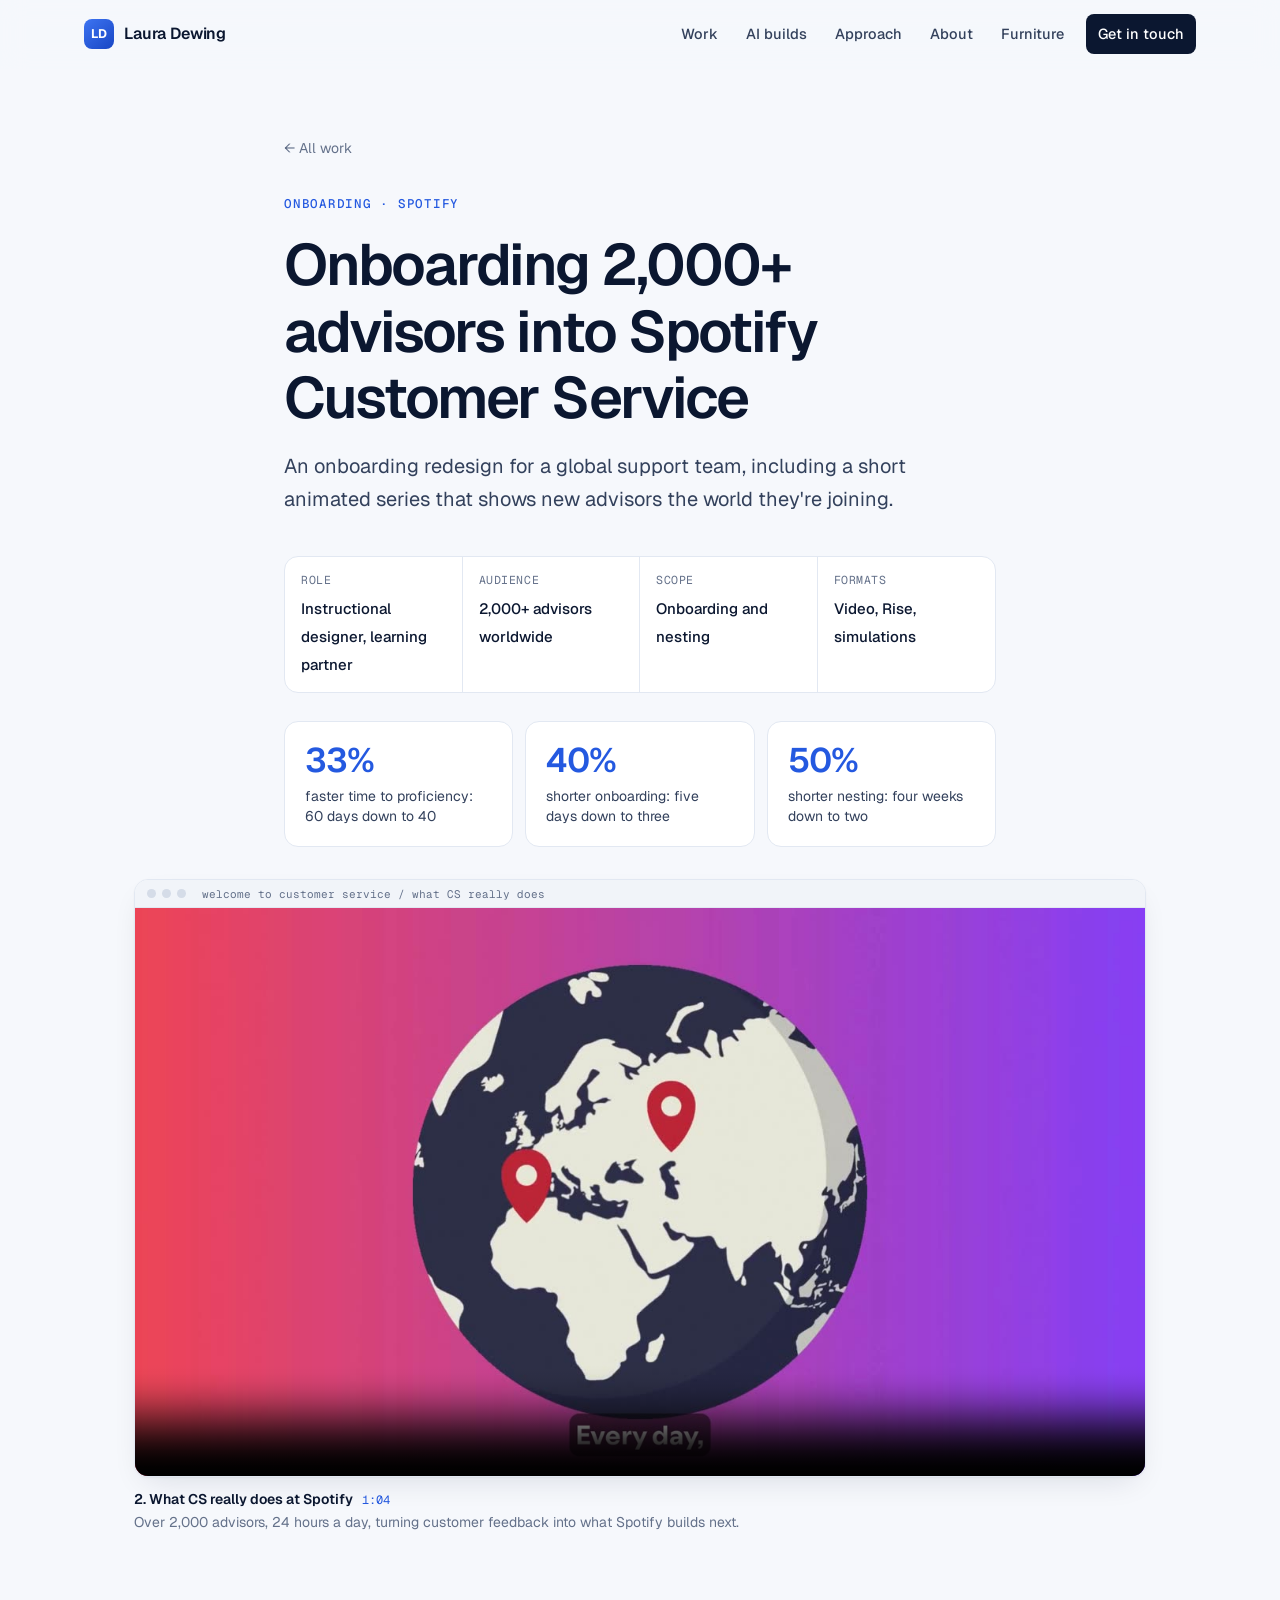
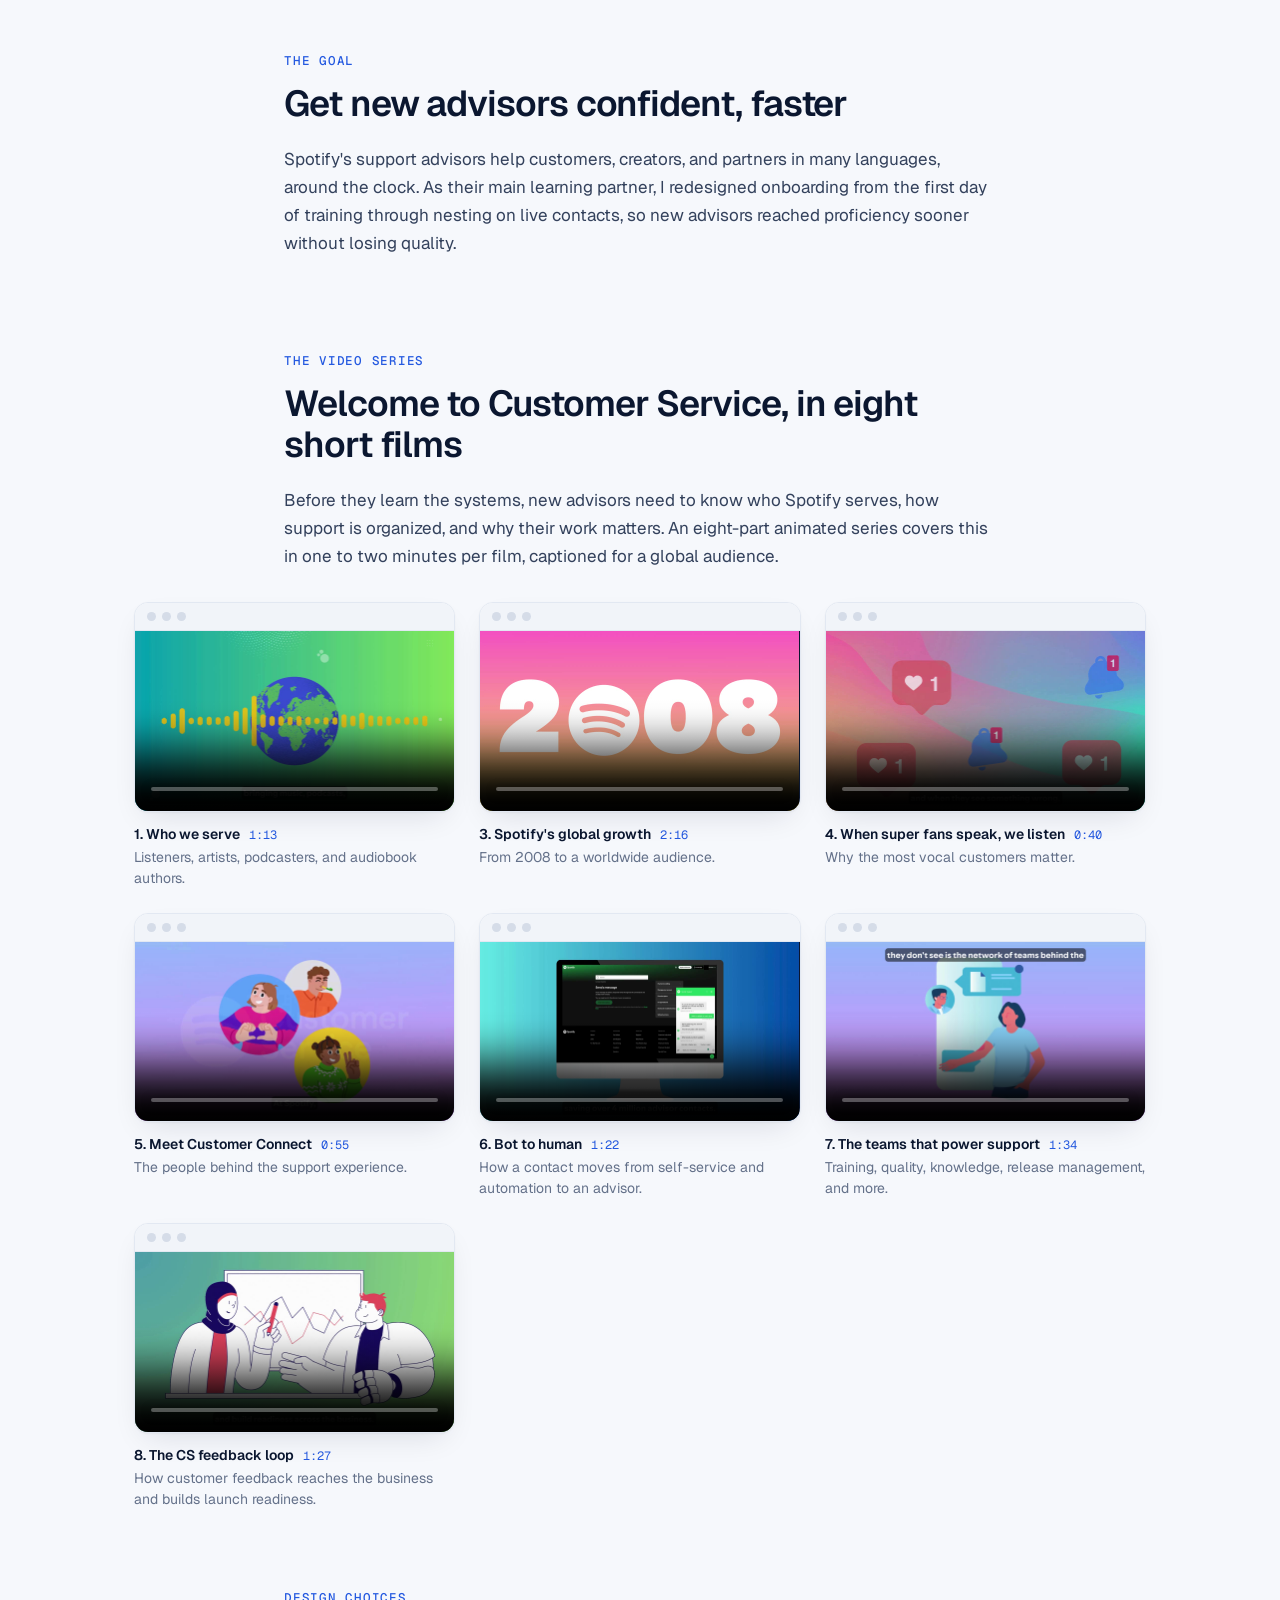
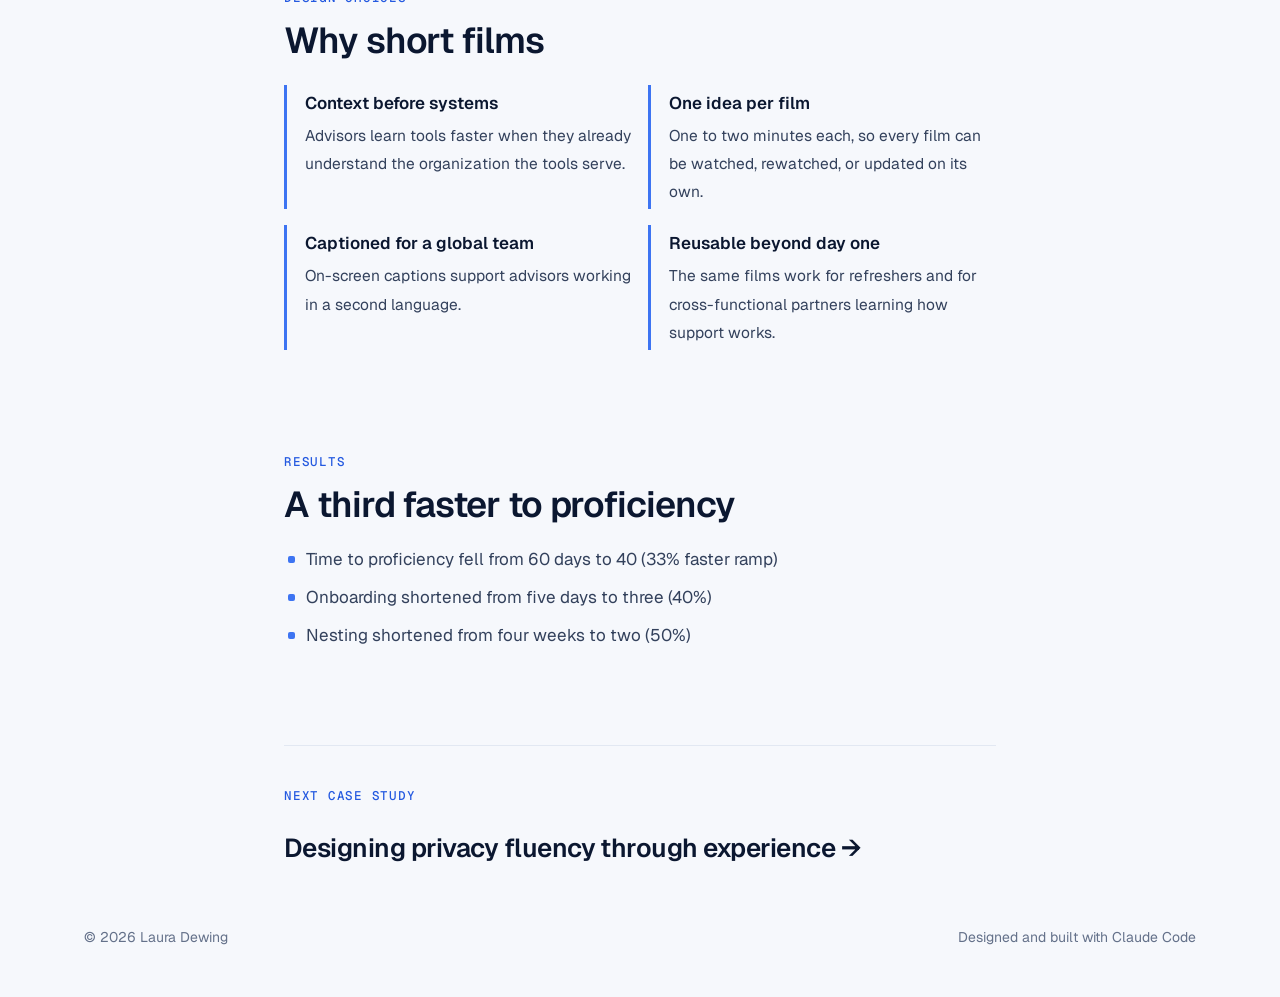
==== commit 396450cd: "Add AI builds section with Pinned vs. Owned project page Co-Authored-By: Claude Opus 5.5 <noreply@an" ====
--- a/advisor-onboarding.html
+++ b/advisor-onboarding.html
@@ -3,9 +3,9 @@
 <head>
   <meta charset="UTF-8">
   <meta name="viewport" content="width=device-width, initial-scale=1.0">
-  <title>Advisor Onboarding at Spotify — Laura Dewing</title>
+  <title>Advisor onboarding at Spotify | Laura Dewing</title>
   <meta property="og:type" content="website">
-  <meta property="og:title" content="Advisor Onboarding at Spotify — Laura Dewing">
+  <meta property="og:title" content="Advisor onboarding at Spotify | Laura Dewing">
   <meta property="og:description" content="Redesigning onboarding for 2,000+ Spotify support advisors: a third faster to proficiency, with an animated video series introducing the world of Customer Service.">
   <meta property="og:url" content="https://iamcalledlaura-cmyk.github.io/advisor-onboarding.html">
   <meta property="og:image" content="https://iamcalledlaura-cmyk.github.io/images/og-card.jpg">
@@ -23,6 +23,7 @@
       <a href="index.html" class="brand"><span class="brand-mark">LD</span>Laura Dewing</a>
       <div class="nav-links">
         <a href="index.html#work">Work</a>
+        <a href="index.html#ai-builds">AI builds</a>
         <a href="index.html#approach">Approach</a>
         <a href="index.html#about">About</a>
         <a href="furniture.html">Furniture</a>
--- a/style.css
+++ b/style.css
@@ -1004,111 +1004,40 @@
 @media (prefers-reduced-motion: reduce) { .ws-msg, .ws-account, .ws-score { animation: none; } }
 .ws [hidden] { display: none !important; }
 
-/* ── Resume page ── */
-.nav-links a.nav-keep { display: inline-flex !important; }
-.rs-hero { padding: 64px 0 28px; position: relative; }
-.rs-hero::before { content: ''; position: absolute; inset: -30% -10% auto auto; width: 60%; height: 140%; background: radial-gradient(closest-side, rgba(61,116,242,.14), transparent 70%); pointer-events: none; }
-.rs-head { display: flex; justify-content: space-between; align-items: flex-end; gap: 32px; position: relative; }
-.rs-head h1 { font-size: clamp(40px, 6vw, 60px); margin-top: 10px; letter-spacing: -0.035em; }
-.rs-title { font-size: 20px; font-weight: 500; color: var(--blue-700); margin-top: 6px; }
-.rs-sub { max-width: 640px; margin-top: 14px; }
-.rs-contact { display: flex; flex-wrap: wrap; gap: 6px 20px; margin-top: 16px; font-size: 15px; color: var(--muted); }
-.rs-print-only { display: none; }
-.rs-actions { display: flex; gap: 10px; flex-shrink: 0; }
-.rs-actions .btn { cursor: pointer; }
-.rs-metrics { margin-top: 36px; position: relative; }
-
-.rs-filter-wrap { position: sticky; top: 61px; z-index: 40; padding: 12px 0; }
-.rs-filter { background: rgba(255,255,255,.92); backdrop-filter: blur(10px); -webkit-backdrop-filter: blur(10px); border: 1px solid var(--line); border-radius: var(--radius); box-shadow: var(--shadow); padding: 14px 16px; }
-.rs-filter-head { display: flex; justify-content: space-between; align-items: baseline; gap: 12px; margin-bottom: 10px; }
-.rs-filter-q { font-weight: 600; color: var(--ink); font-size: 15px; }
-.rs-filter-count { font-family: var(--mono); font-size: 12px; letter-spacing: .04em; text-transform: uppercase; color: var(--muted); }
-.rs-lenses { display: flex; flex-wrap: wrap; gap: 8px; }
-.rs-lenses button { font: 500 14px var(--sans); color: var(--ink-2); background: var(--surface); border: 1px solid var(--line-2); padding: 7px 13px; border-radius: 99px; cursor: pointer; transition: background .15s, color .15s, border-color .15s; }
-.rs-lenses button:hover { border-color: var(--blue-500); color: var(--blue-700); }
-.rs-lenses button[aria-pressed="true"] { background: var(--blue-600); border-color: var(--blue-600); color: #fff; }
-.rs-lenses button:focus-visible, .rs-share:focus-visible { outline: 2px solid var(--blue-500); outline-offset: 2px; }
-.rs-share { margin-top: 10px; font: 500 13.5px var(--sans); color: var(--blue-700); background: none; border: 0; padding: 0; cursor: pointer; text-decoration: underline; text-underline-offset: 3px; }
-
-.rs-body { padding-top: 28px; }
-.rs-section { margin-top: 28px; }
-.rs-h { font-size: 13px; font-family: var(--mono); font-weight: 500; letter-spacing: .08em; text-transform: uppercase; color: var(--blue-600); margin-bottom: 16px; }
-.rs-h-gap { margin-top: 32px; }
-.rs-role { display: grid; grid-template-columns: 180px 1fr; gap: 28px; background: var(--surface); border: 1px solid var(--line); border-radius: var(--radius); padding: 28px; margin-bottom: 16px; box-shadow: var(--shadow); }
-.rs-when { font-family: var(--mono); font-size: 13.5px; color: var(--muted); display: flex; flex-direction: column; align-items: flex-start; gap: 8px; padding-top: 4px; }
-.rs-what h3 { font-size: 21px; }
-.rs-org { font-weight: 500; color: var(--ink-2); margin-top: 4px; }
-.rs-ctx { font-size: 15px; color: var(--muted); margin-top: 2px; }
-.rs-what ul { list-style: none; margin-top: 16px; display: grid; gap: 4px; }
-.rs-what li { position: relative; padding: 9px 12px 9px 26px; border-radius: 10px; font-size: 16px; line-height: 1.6; transition: opacity .25s ease, background .25s ease; }
-.rs-what li::before { content: ''; position: absolute; left: 10px; top: 20px; width: 6px; height: 6px; border-radius: 50%; background: var(--blue-200); transition: background .25s; }
-.rs-what li b { color: var(--ink); font-weight: 600; }
-.rs-cs { display: inline-block; font-size: 14.5px; font-weight: 500; white-space: nowrap; }
-.rs-filtering .rs-dim { opacity: .32; }
-.rs-filtering li.rs-hit { background: var(--blue-50); }
-.rs-filtering li.rs-hit::before { background: var(--blue-600); }
-.rs-filtering .rs-skills .rs-hit { border-color: var(--blue-200); background: var(--blue-50); }
-
-.rs-two { display: grid; grid-template-columns: 1.3fr 1fr; gap: 24px; margin-top: 40px; }
-.rs-two > div { background: var(--surface); border: 1px solid var(--line); border-radius: var(--radius); padding: 28px; box-shadow: var(--shadow); }
-.rs-skills { display: grid; gap: 10px; }
-.rs-skills > div { border: 1px solid transparent; border-radius: 10px; padding: 8px 10px; margin: 0 -10px; transition: opacity .25s, background .25s; }
-.rs-skills dt { font-weight: 600; color: var(--ink); font-size: 15px; }
-.rs-skills dd { font-size: 15px; }
-.rs-edu, .rs-try { list-style: none; display: grid; gap: 14px; }
-.rs-edu li, .rs-try li { display: flex; flex-direction: column; }
-.rs-edu b { color: var(--ink); font-weight: 600; }
-.rs-edu span, .rs-try span { font-size: 14.5px; color: var(--muted); }
-.rs-try a { font-weight: 500; }
-
-@media (max-width: 860px) {
-  .rs-head { flex-direction: column; align-items: flex-start; }
-  .rs-role { grid-template-columns: 1fr; gap: 6px; padding: 22px 18px; }
-  .rs-when { flex-direction: row; align-items: center; }
-  .rs-two { grid-template-columns: 1fr; }
-  .rs-two > div { padding: 22px 18px; }
-}
-@media (max-width: 680px) {
-  .rs-hero { padding: 36px 0 20px; }
-  .rs-filter-wrap { top: 57px; }
-  .rs-filter { padding: 12px; }
-  .rs-filter-head { flex-direction: column; gap: 2px; margin-bottom: 8px; }
-  .rs-lenses { flex-wrap: nowrap; overflow-x: auto; margin: 0 -12px; padding: 0 12px 2px; scrollbar-width: none; }
-  .rs-lenses::-webkit-scrollbar { display: none; }
-  .rs-lenses button { flex-shrink: 0; }
-  .rs-what li { font-size: 15.5px; padding-left: 22px; padding-right: 8px; }
-  .rs-what li::before { left: 8px; }
-}
-
-@media print {
-  @page { margin: 0.5in; }
-  .rs-page { background: #fff; font-size: 10.5pt; line-height: 1.4; color: #222; }
-  .rs-page .nav, .rs-page .rs-filter-wrap, .rs-page .rs-actions, .rs-page .footer, .rs-page .rs-cs, .rs-page .rs-hero::before { display: none !important; }
-  .rs-page .fade-in { opacity: 1 !important; transform: none !important; }
-  .rs-page .container { max-width: none; padding: 0; }
-  .rs-print-only { display: inline; }
-  .rs-hero { padding: 0 0 6pt; }
-  .rs-head h1 { font-size: 24pt; margin: 0; }
-  .rs-title { font-size: 12pt; margin: 0; }
-  .rs-sub { margin-top: 4pt; max-width: none; }
-  .rs-contact { margin-top: 4pt; font-size: 9.5pt; gap: 2pt 14pt; color: #444; }
-  .rs-page .metrics { box-shadow: none; margin-top: 10pt; border-color: #ccc; }
-  .rs-page .metric { padding: 6pt 10pt; }
-  .rs-page .metric b { font-size: 15pt; }
-  .rs-page .metric span { font-size: 8.5pt; margin-top: 2pt; }
-  .rs-body, .rs-section { padding: 0; margin-top: 10pt; }
-  .rs-h { margin-bottom: 6pt; font-size: 9pt; }
-  .rs-role, .rs-two > div { box-shadow: none; border: 0; border-top: 1px solid #ddd; border-radius: 0; padding: 8pt 0; margin: 0; grid-template-columns: 1.1in 1fr; gap: 12pt; break-inside: avoid; }
-  .rs-what h3 { font-size: 11.5pt; }
-  .rs-org, .rs-ctx { font-size: 9.5pt; margin: 0; }
-  .rs-what ul { margin-top: 4pt; gap: 0; }
-  .rs-what li { font-size: 9.8pt; padding: 1.5pt 0 1.5pt 12pt; line-height: 1.38; background: none !important; opacity: 1 !important; }
-  .rs-what li::before { left: 2pt; top: 7pt; width: 3pt; height: 3pt; background: #888 !important; }
-  .rs-page .tag { display: none; }
-  .rs-two { grid-template-columns: 1.3fr 1fr; gap: 16pt; margin-top: 4pt; break-inside: avoid; }
-  .rs-skills > div { opacity: 1 !important; background: none !important; padding: 0; margin: 0 0 3pt; }
-  .rs-skills dt, .rs-skills dd, .rs-edu li, .rs-try li { font-size: 9.5pt; }
-  .rs-try { display: none; }
-  .rs-try ~ *, .rs-h-gap { display: none; }
-  .rs-page a { color: #1846C4; }
-}
+/* ---------- AI builds (homepage section + Pinned vs. Owned page) ---------- */
+.build-feature { display: grid; grid-template-columns: 1fr 1.2fr; gap: 36px; align-items: center; background: var(--surface); border: 1px solid var(--line); border-radius: 24px; padding: 32px; color: inherit; box-shadow: var(--shadow); transition: border-color .2s ease, box-shadow .2s ease, transform .2s ease; position: relative; }
+.build-feature:hover { color: inherit; border-color: var(--blue-200); box-shadow: var(--shadow-lg); transform: translateY(-2px); }
+.build-feature h3 { font-size: clamp(24px, 2.6vw, 32px); letter-spacing: -0.03em; margin: 10px 0 12px; }
+.build-feature p { color: var(--ink-2); margin-bottom: 18px; }
+.build-feature .wg-thumb { border-radius: 14px; border: 1px solid var(--line); }
+.build-feature .wl-stat { margin-right: 14px; }
+.build-feature .card-note { top: -14px; right: 24px; left: auto; }
+.build-tools { display: flex; flex-wrap: wrap; gap: 6px; margin-bottom: 18px; }
+.build-tools span { font-family: var(--mono); font-size: 12px; color: var(--blue-700); background: var(--blue-50); border: 1px solid var(--blue-200); border-radius: 99px; padding: 3px 10px; }
+@media (max-width: 860px) { .build-feature { grid-template-columns: 1fr; padding: 22px; gap: 22px; } .build-feature .wg-thumb { order: -1; } }
+
+.pv-pick { display: grid; grid-template-columns: repeat(auto-fill, minmax(64px, 1fr)); gap: 8px; margin: 24px 0 16px; max-height: 300px; overflow-y: auto; padding: 4px; border: 1px solid var(--line); border-radius: var(--radius); background: var(--surface); }
+.pv-pick button { position: relative; aspect-ratio: 1; background: #fff; border: 1px solid var(--line); border-radius: 10px; cursor: pointer; padding: 6px; display: grid; place-items: center; transition: border-color .15s ease; }
+.pv-pick button img { max-height: 100%; object-fit: contain; }
+.pv-pick button span { position: absolute; right: 3px; bottom: 3px; font-family: var(--mono); font-size: 10.5px; background: var(--blue-50); color: var(--blue-700); border-radius: 99px; padding: 0 5px; line-height: 16px; }
+.pv-pick button:hover { border-color: var(--blue-200); }
+.pv-pick button[aria-pressed="true"] { border: 2px solid var(--blue-600); }
+.pv-pick button:focus-visible, .pv-with button:focus-visible { outline: 2px solid var(--blue-600); outline-offset: 2px; }
+.pv-detail { background: var(--blue-50); border: 1px solid var(--blue-200); border-radius: var(--radius); padding: 20px; display: grid; gap: 18px; }
+.pv-det-main { display: grid; grid-template-columns: 120px 1fr; gap: 18px; align-items: center; }
+.pv-det-main > img { width: 120px; height: 120px; object-fit: contain; background: #fff; border-radius: 12px; border: 1px solid var(--line); padding: 8px; }
+.pv-det-main h3 { font-size: 20px; margin: 4px 0 6px; }
+.pv-big { margin: 0 0 8px; color: var(--ink-2); }
+.pv-big b { font-size: 30px; color: var(--blue-600); letter-spacing: -0.03em; font-variant-numeric: tabular-nums; }
+.pv-track, .pv-bar-t { display: block; height: 8px; border-radius: 4px; background: var(--blue-100); overflow: hidden; }
+.pv-track i, .pv-bar-t i { display: block; height: 100%; background: var(--blue-600); border-radius: 4px; }
+.pv-with-k { font-family: var(--mono); font-size: 11.5px; letter-spacing: .05em; text-transform: uppercase; color: var(--muted); }
+.pv-with-row { display: grid; grid-template-columns: repeat(3, minmax(0, 1fr)); gap: 10px; margin-top: 8px; }
+.pv-with button { display: flex; flex-direction: column; align-items: center; gap: 6px; background: var(--surface); border: 1px solid var(--line); border-radius: 12px; padding: 10px; cursor: pointer; font: inherit; font-size: 13px; line-height: 1.3; color: var(--ink); text-align: center; }
+.pv-with button:hover { border-color: var(--blue-200); }
+.pv-with button img { width: 64px; height: 64px; object-fit: contain; }
+.pv-sub { font-size: 14px; color: var(--muted); margin: -6px 0 14px !important; }
+.pv-bar { display: grid; grid-template-columns: minmax(0, 1.2fr) 1fr 26px; gap: 10px; align-items: center; padding: 6px 0; font-size: 14.5px; }
+.pv-bar-l { color: var(--ink); }
+.pv-bar b { text-align: right; color: var(--blue-700); font-variant-numeric: tabular-nums; }
+@media (max-width: 520px) { .pv-det-main { grid-template-columns: 84px 1fr; } .pv-det-main > img { width: 84px; height: 84px; } .pv-with-row { grid-template-columns: repeat(3, minmax(0, 1fr)); } .pv-with button img { width: 48px; height: 48px; } }
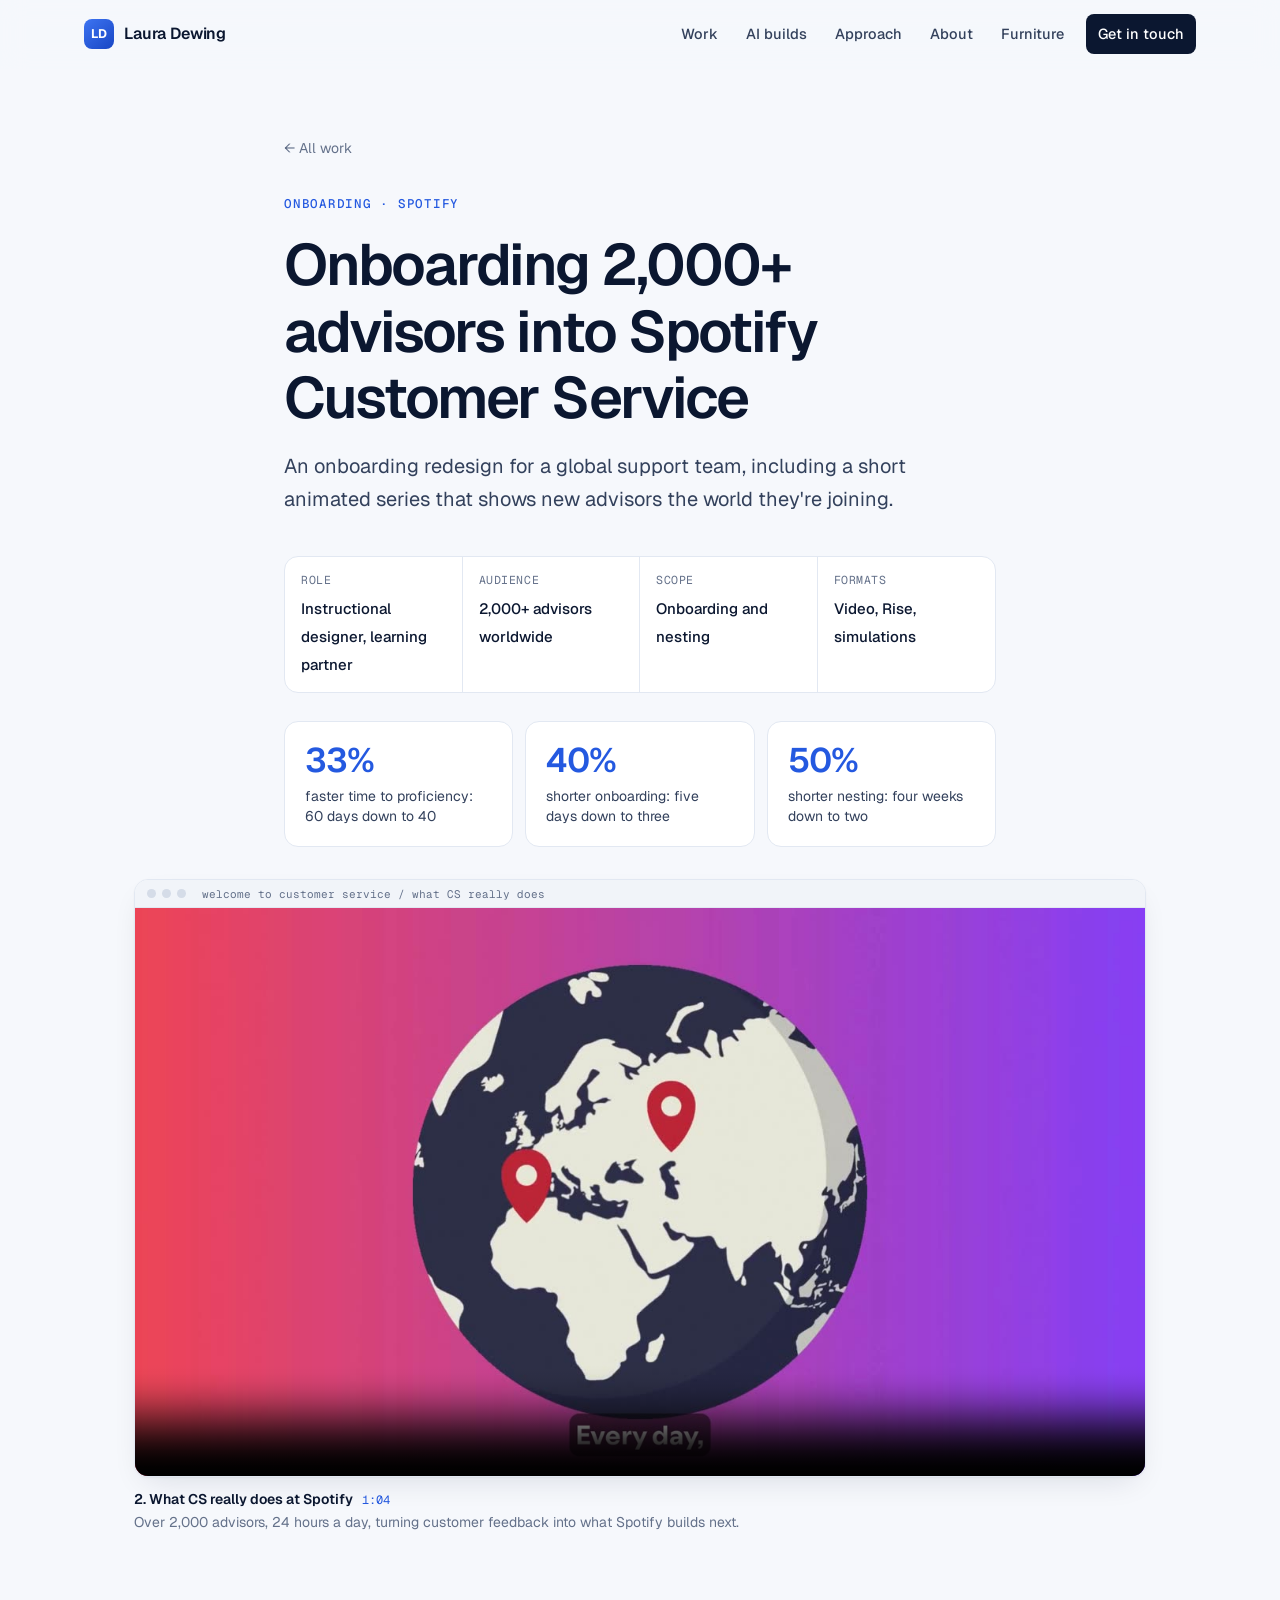
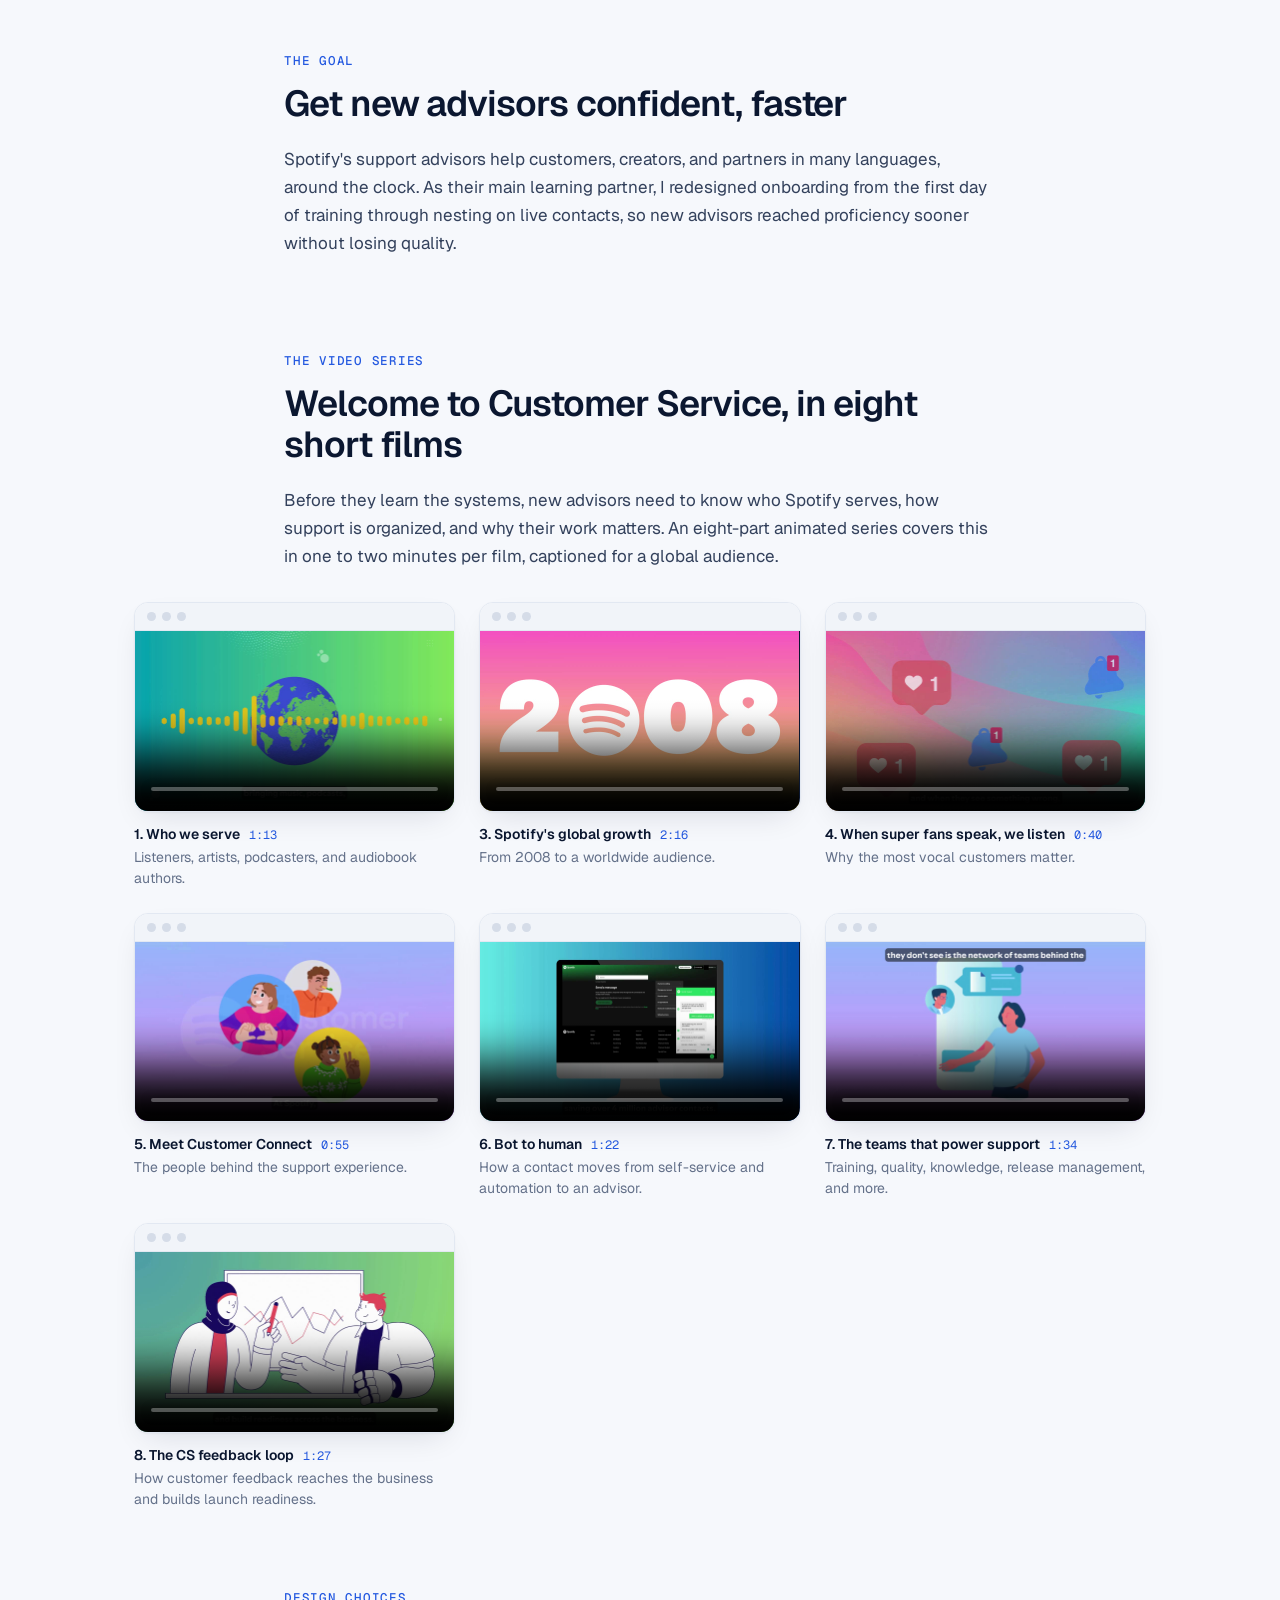
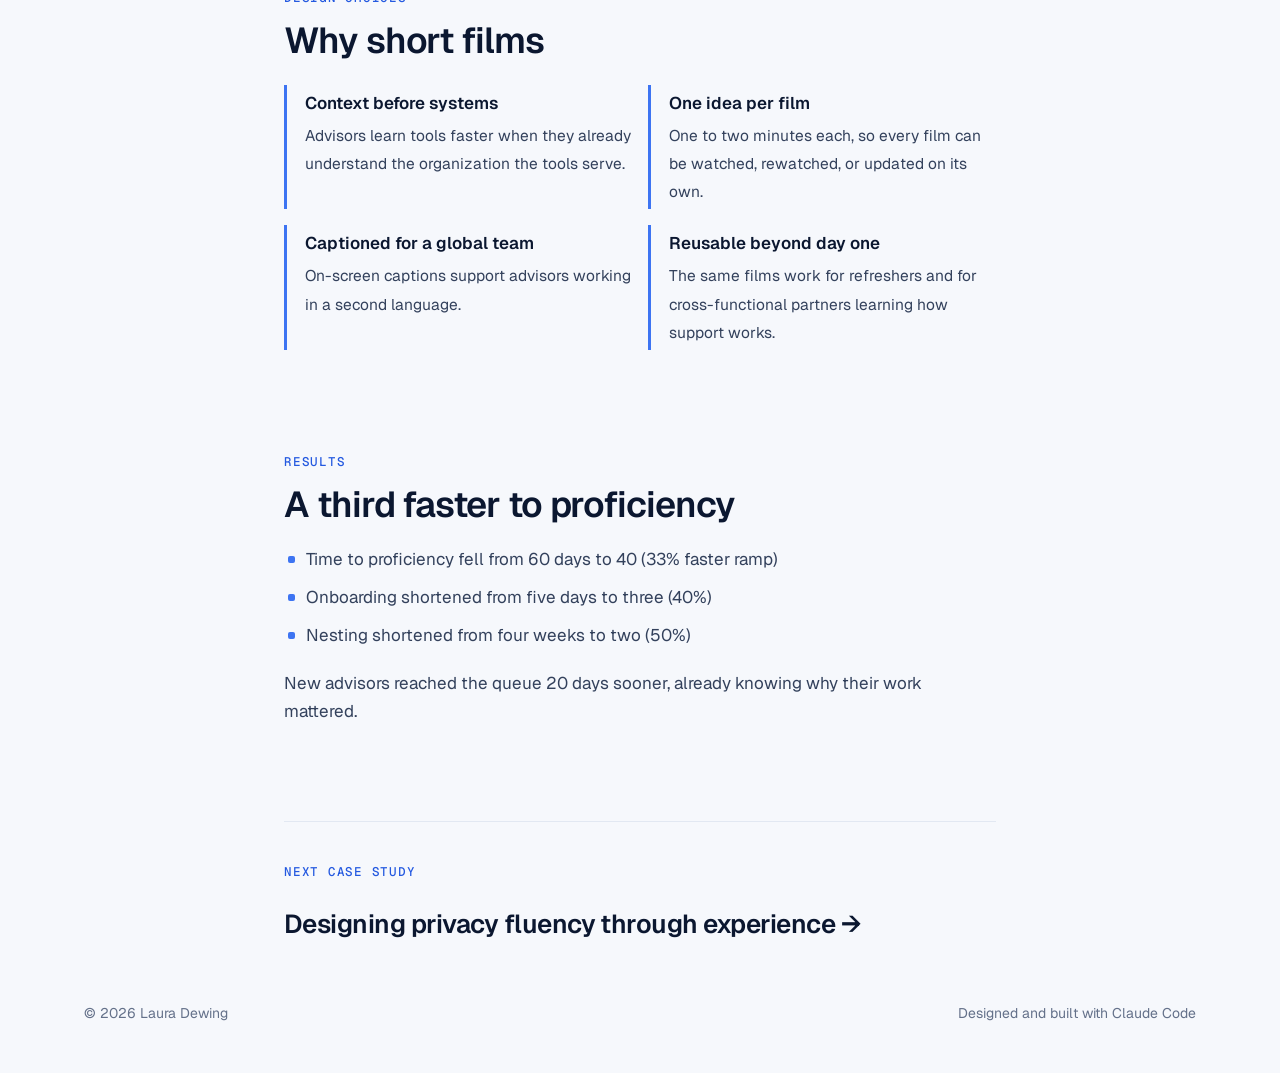
==== commit ec680b32: "Add short closing lines to 5 case studies Co-Authored-By: Claude Opus 5.5 <noreply@anthropic.com> Cl" ====
--- a/advisor-onboarding.html
+++ b/advisor-onboarding.html
@@ -129,6 +129,7 @@
         <li>Onboarding shortened from five days to three (40%)</li>
         <li>Nesting shortened from four weeks to two (50%)</li>
       </ul>
+      <p>New advisors reached the queue 20 days sooner, already knowing why their work mattered.</p>
     </section>
 
     <div class="next-cs">
--- a/style.css
+++ b/style.css
@@ -1018,7 +1018,8 @@
 
 .pv-pick { display: grid; grid-template-columns: repeat(auto-fill, minmax(64px, 1fr)); gap: 8px; margin: 24px 0 16px; max-height: 300px; overflow-y: auto; padding: 4px; border: 1px solid var(--line); border-radius: var(--radius); background: var(--surface); }
 .pv-pick button { position: relative; aspect-ratio: 1; background: #fff; border: 1px solid var(--line); border-radius: 10px; cursor: pointer; padding: 6px; display: grid; place-items: center; transition: border-color .15s ease; }
-.pv-pick button img { max-height: 100%; object-fit: contain; }
+.pv-pick button { height: 72px; aspect-ratio: auto; }
+.pv-pick button img { max-height: 58px; max-width: 100%; object-fit: contain; }
 .pv-pick button span { position: absolute; right: 3px; bottom: 3px; font-family: var(--mono); font-size: 10.5px; background: var(--blue-50); color: var(--blue-700); border-radius: 99px; padding: 0 5px; line-height: 16px; }
 .pv-pick button:hover { border-color: var(--blue-200); }
 .pv-pick button[aria-pressed="true"] { border: 2px solid var(--blue-600); }
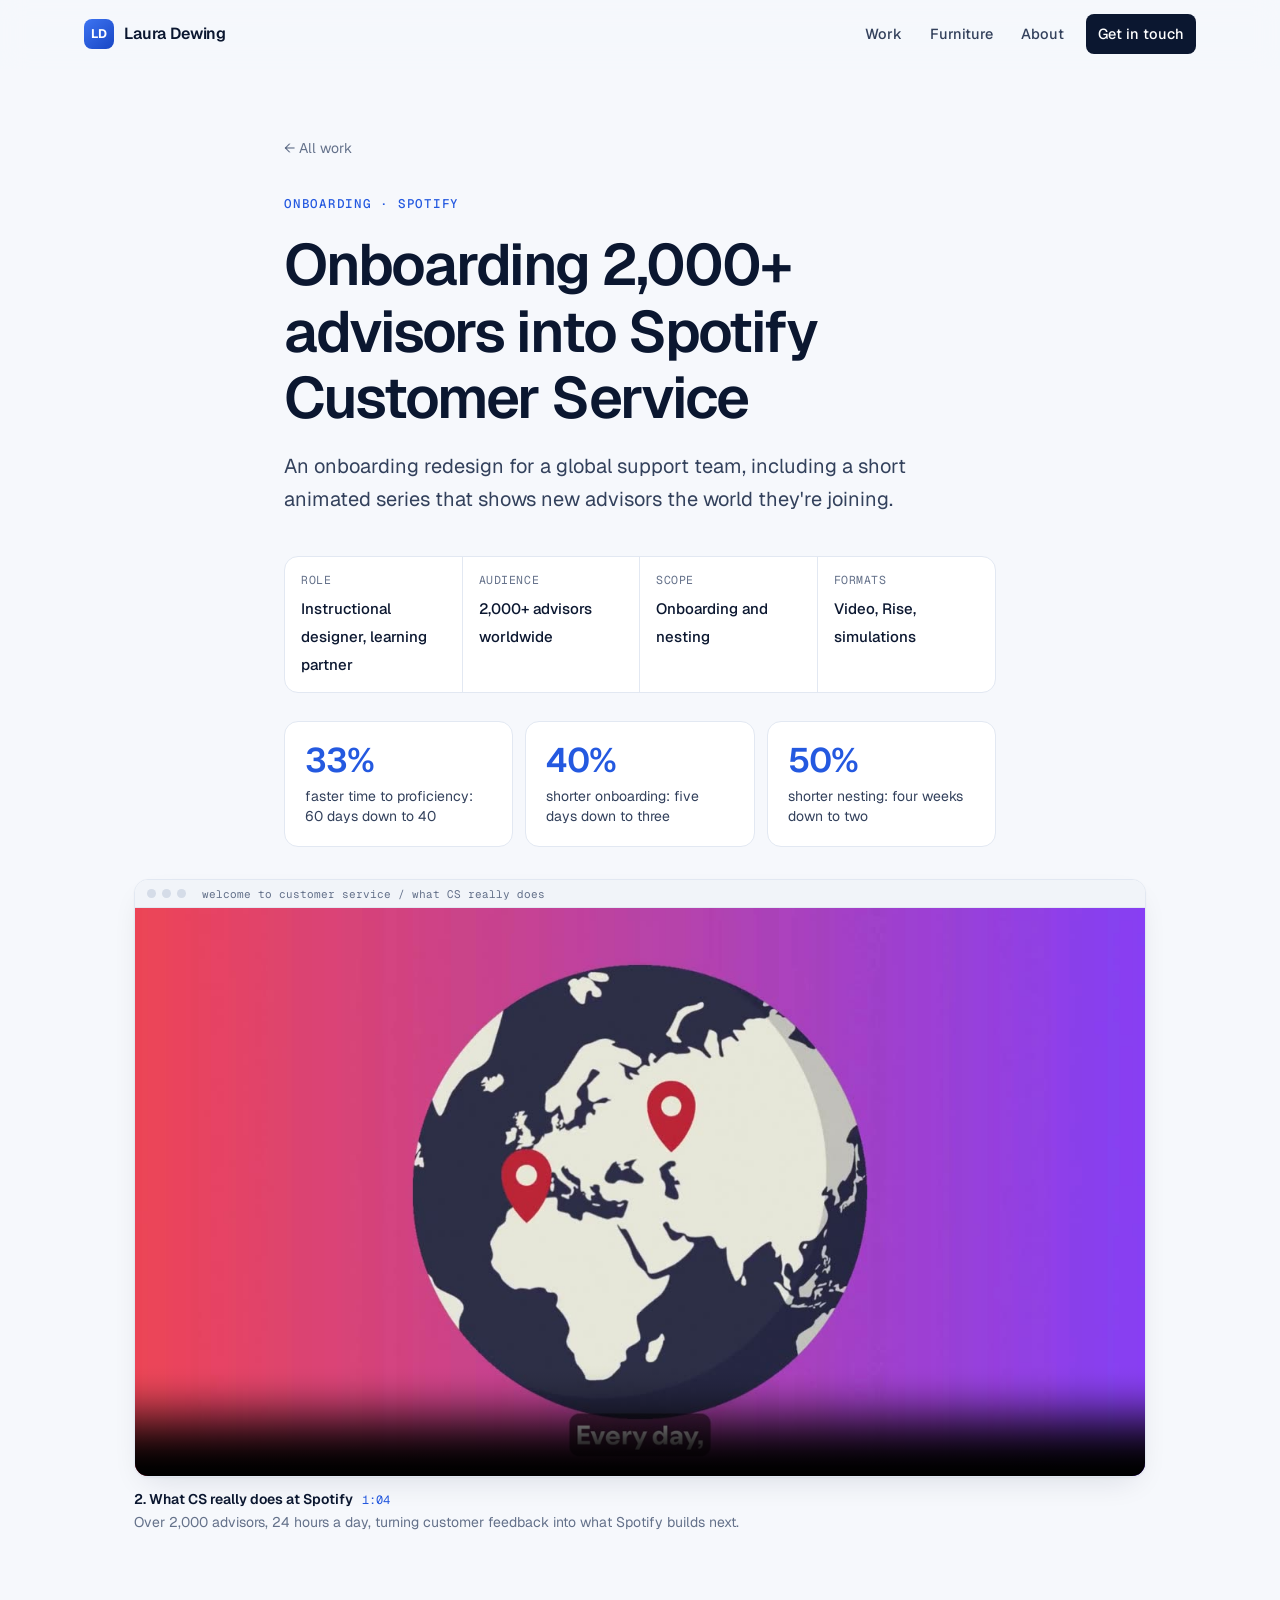
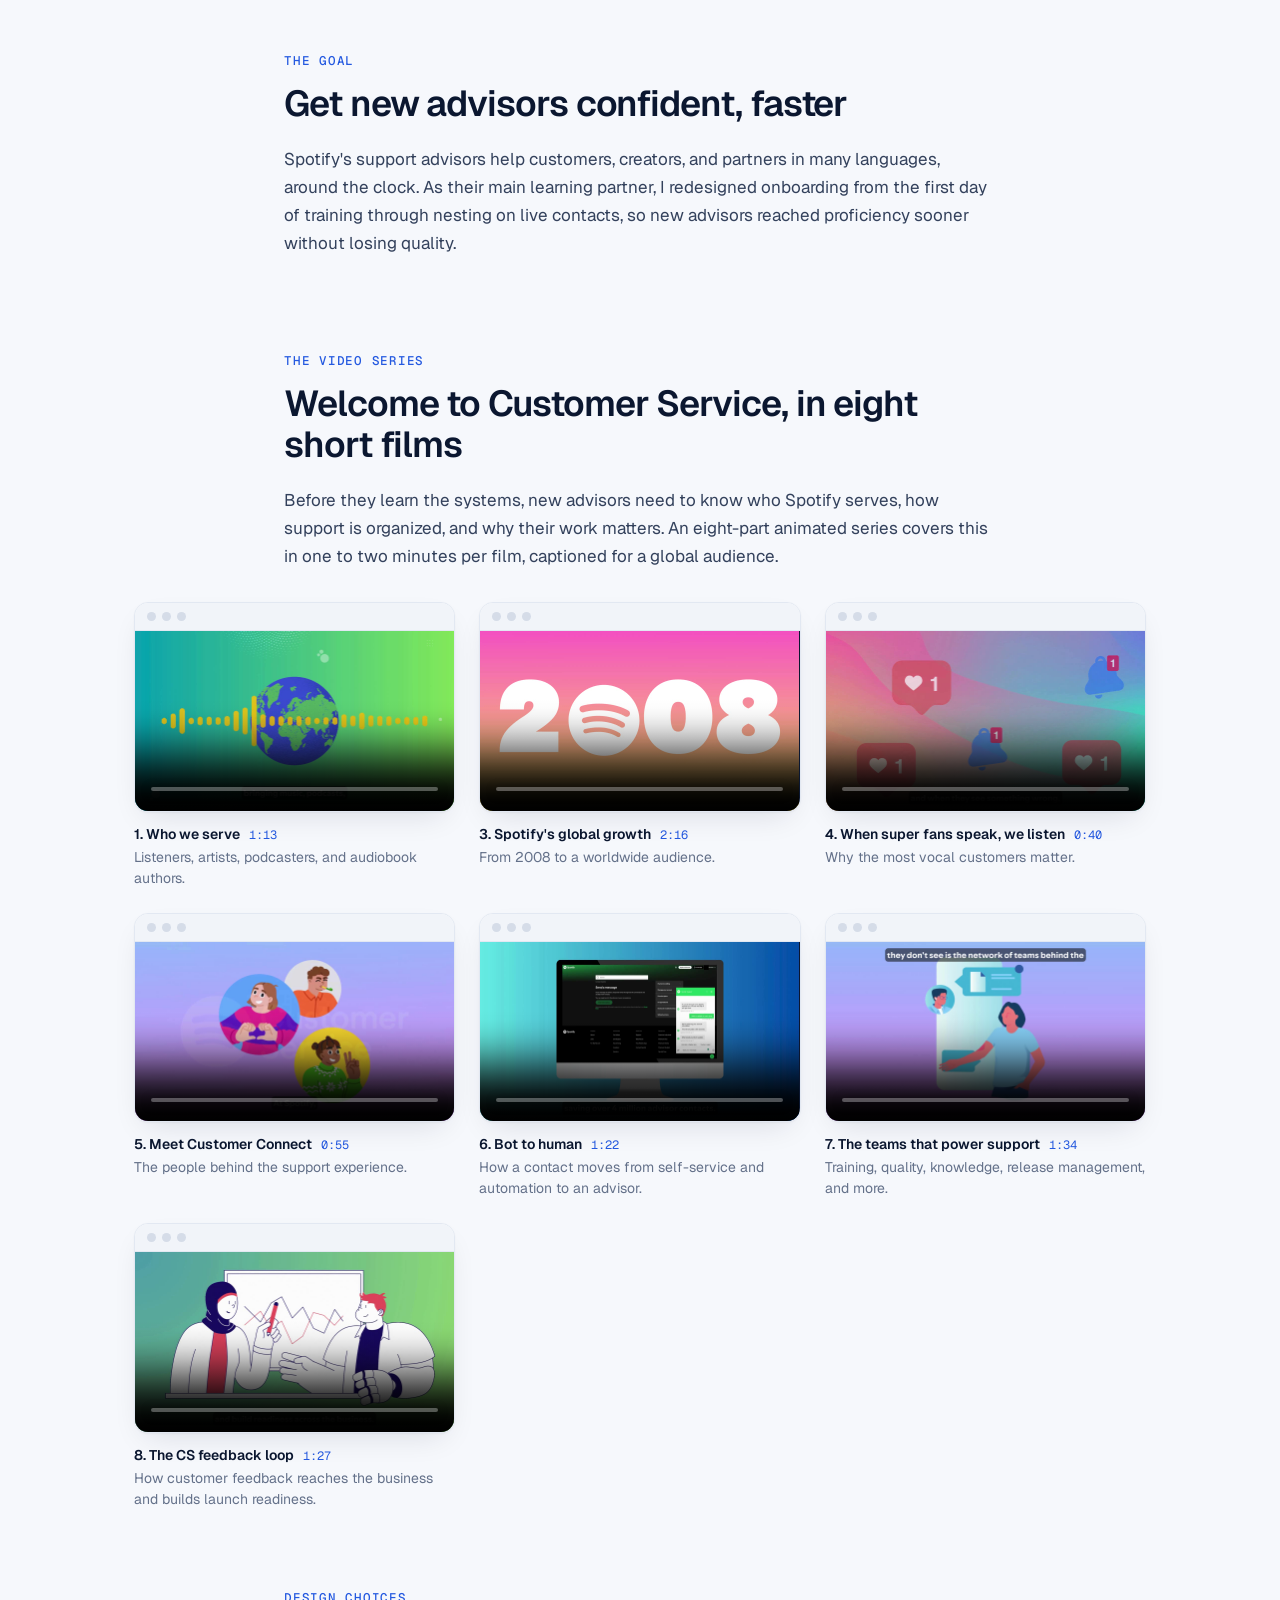
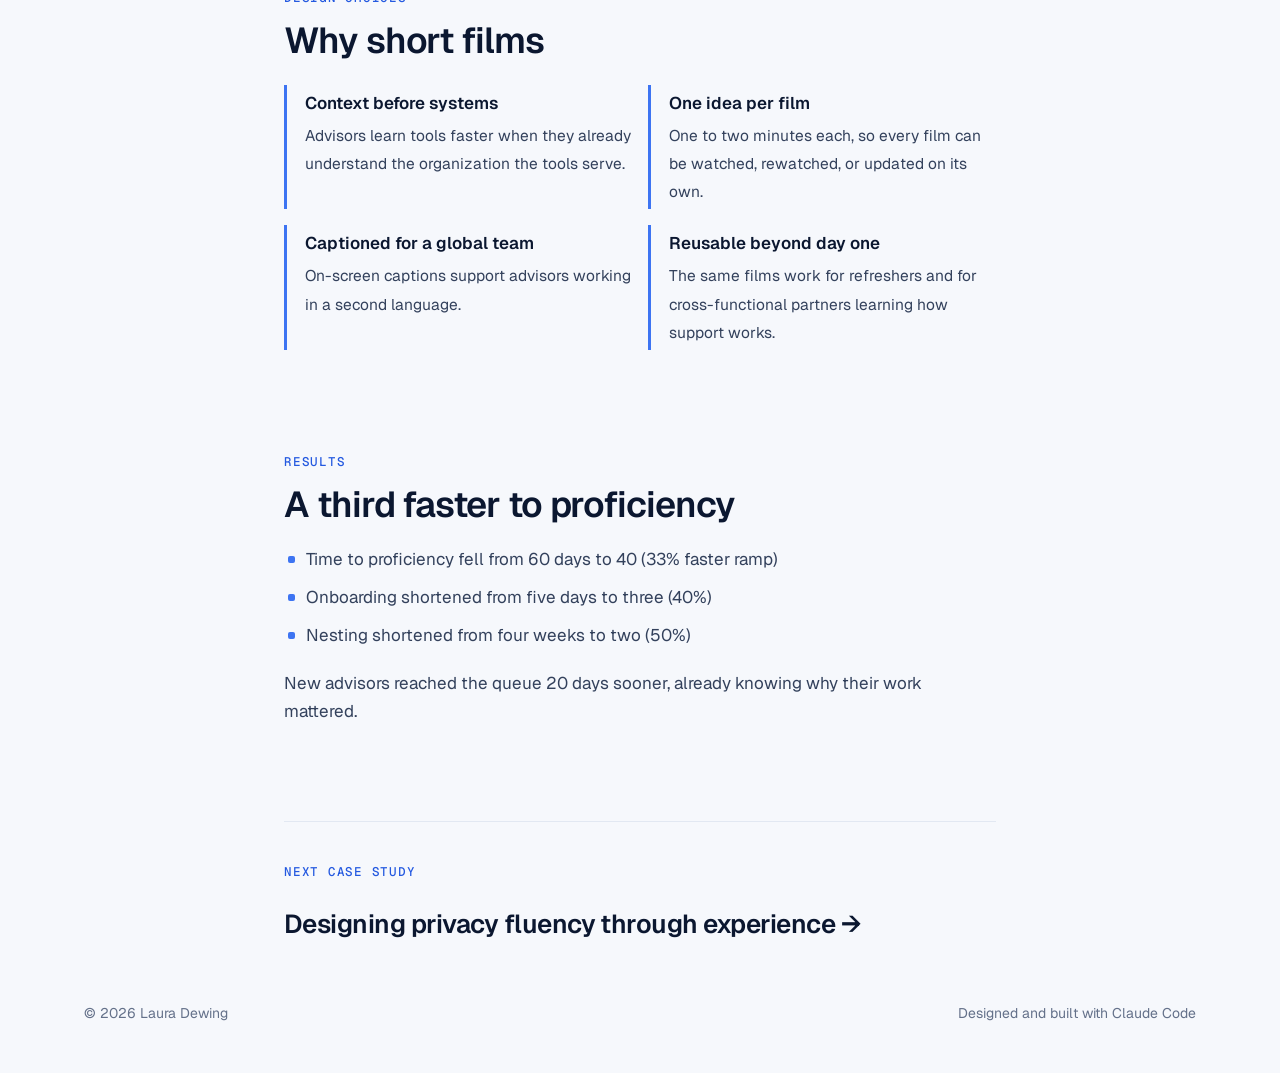
==== commit 536ba18d: "Homepage: merge About and How I work, move furniture up, simplify nav Nav is now Work, Furniture, Ab" ====
--- a/advisor-onboarding.html
+++ b/advisor-onboarding.html
@@ -23,10 +23,8 @@
       <a href="index.html" class="brand"><span class="brand-mark">LD</span>Laura Dewing</a>
       <div class="nav-links">
         <a href="index.html#work">Work</a>
-        <a href="index.html#ai-builds">AI builds</a>
-        <a href="index.html#approach">Approach</a>
+        <a href="furniture.html">Furniture</a>
         <a href="index.html#about">About</a>
-        <a href="furniture.html">Furniture</a>
         <a href="mailto:iamcalledlaura@gmail.com" class="nav-cta">Get in touch</a>
       </div>
     </div>
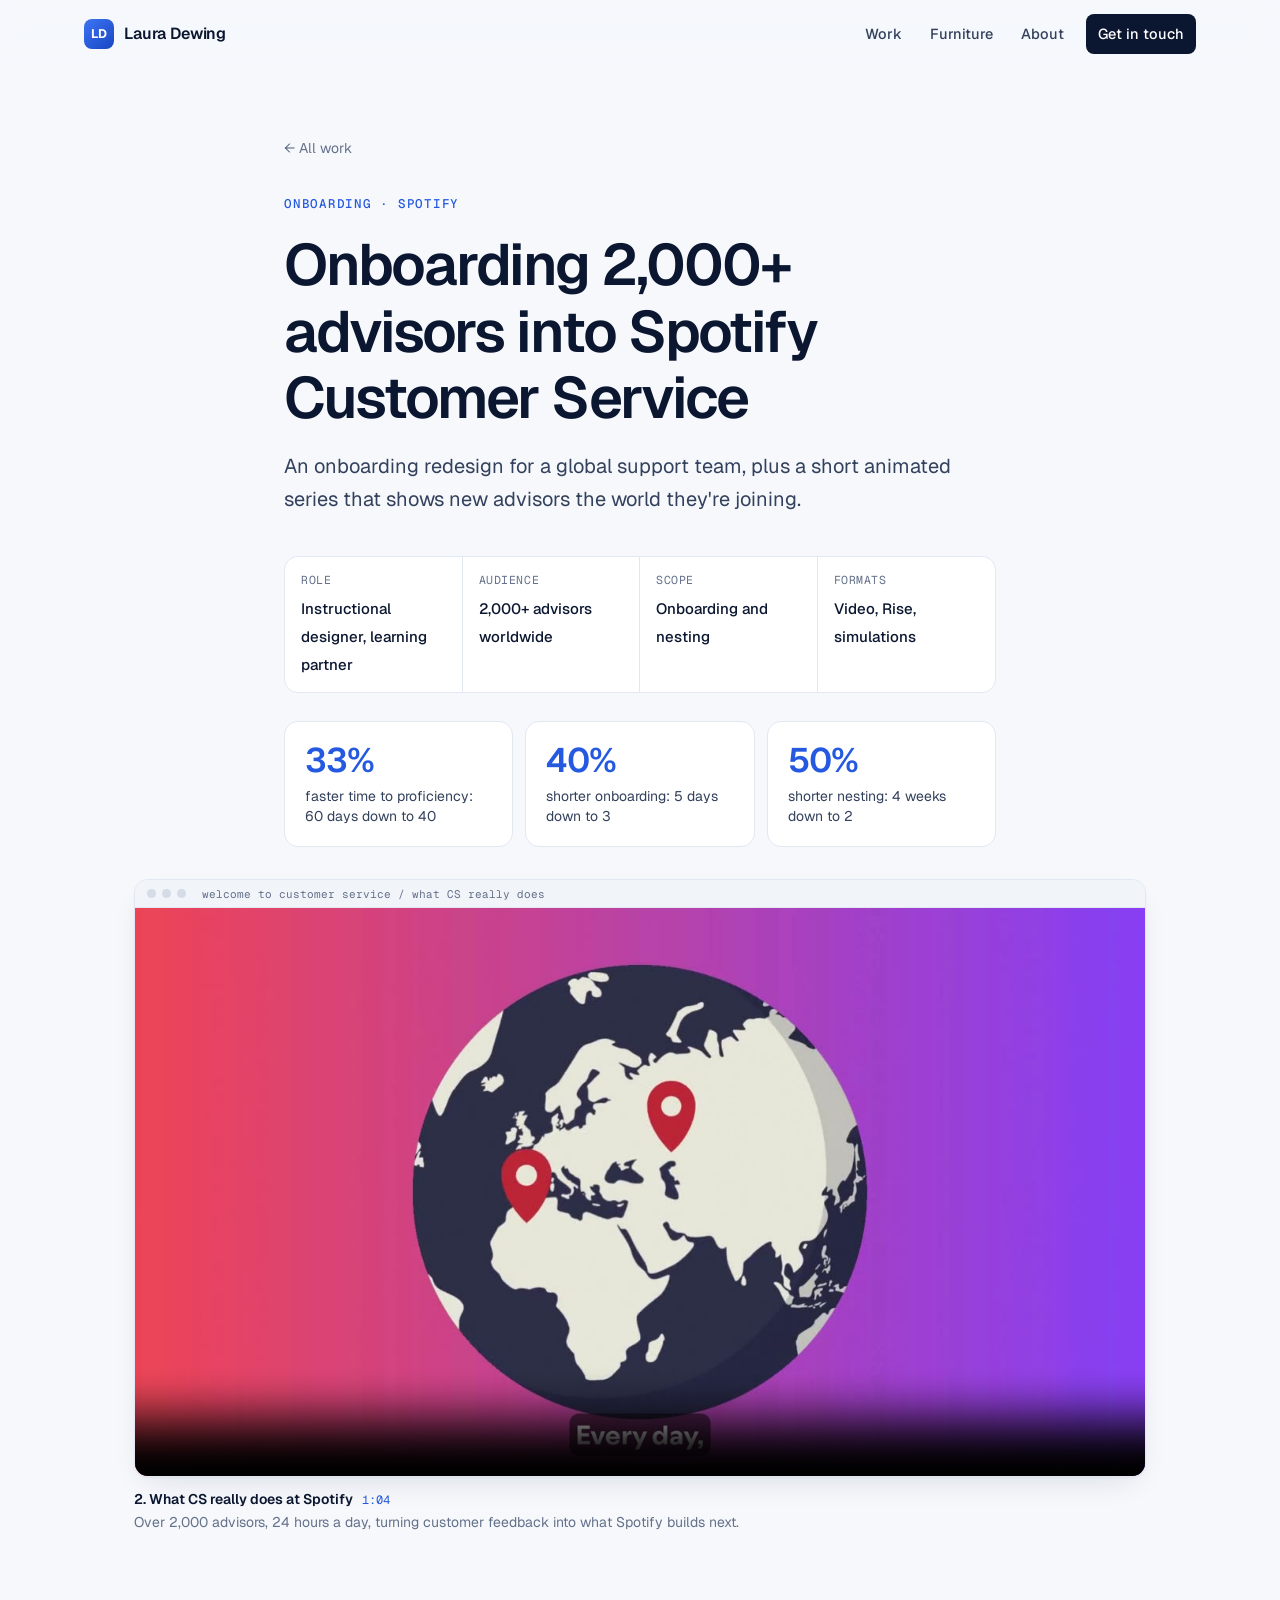
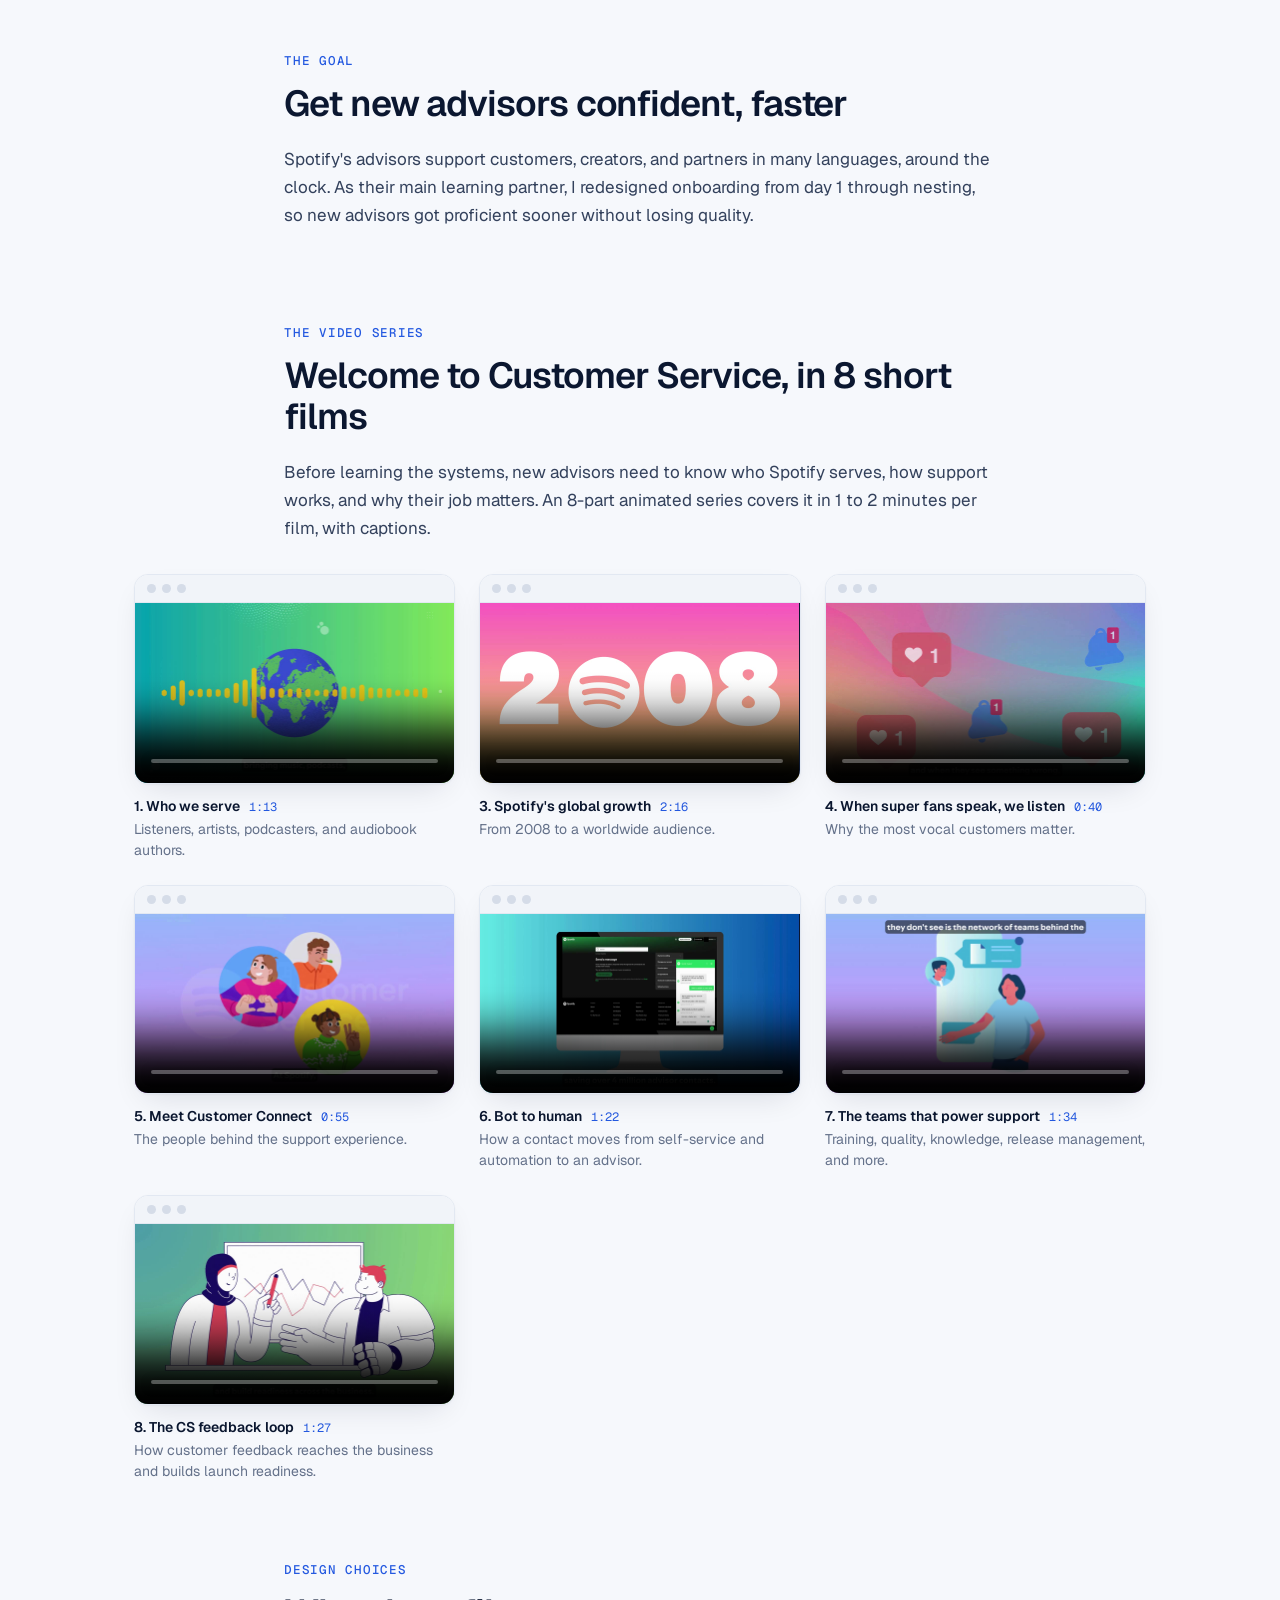
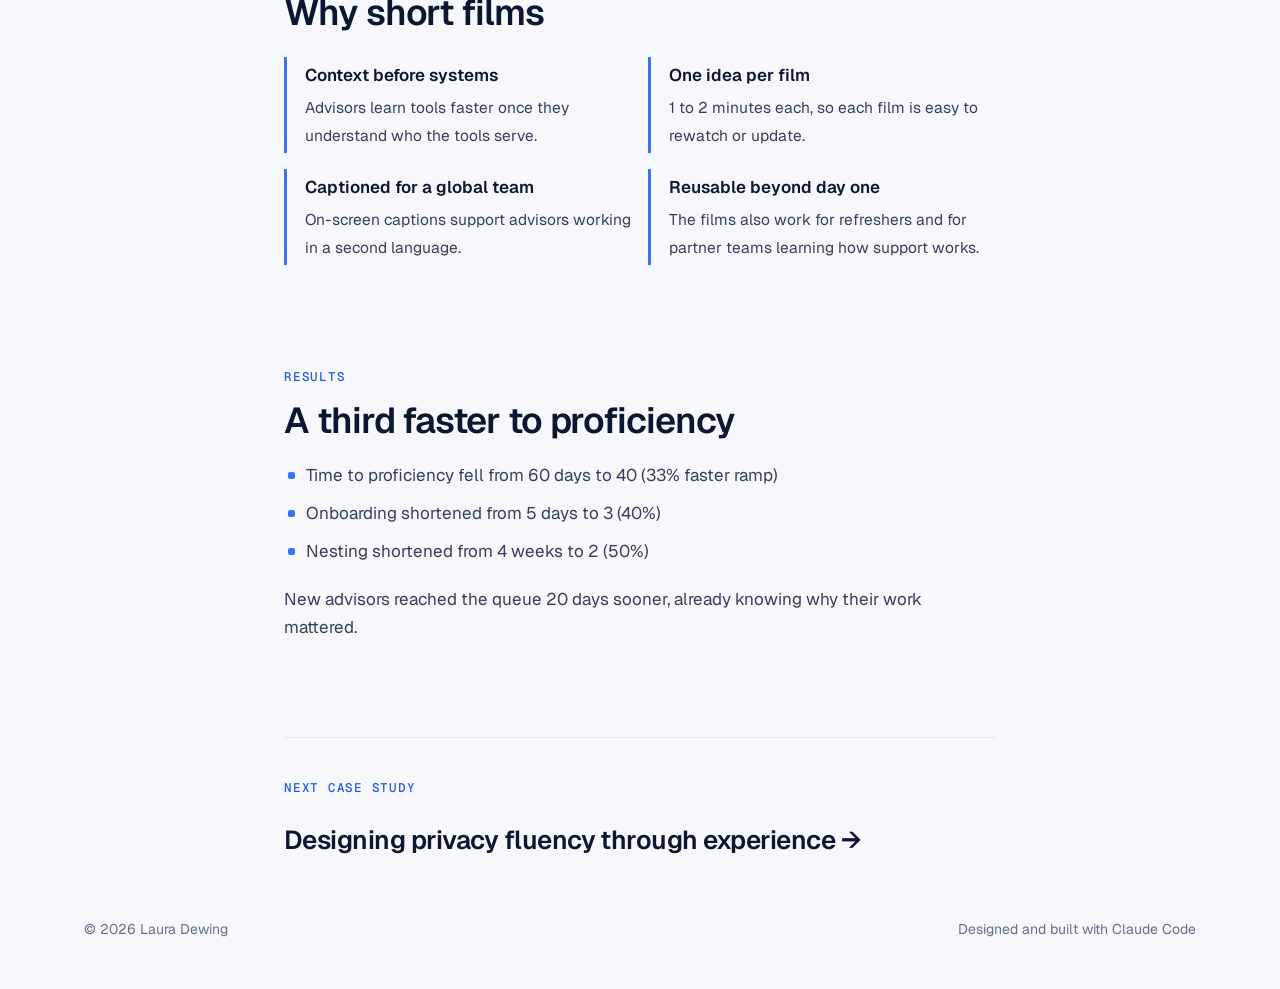
==== commit 5aa54b71: "Tightening pass: fewer words across all pages; remove 'unlock' Co-Authored-By: Claude Opus 5.5 <nore" ====
--- a/advisor-onboarding.html
+++ b/advisor-onboarding.html
@@ -35,7 +35,7 @@
       <a href="index.html#work" class="back">&larr; All work</a><br>
       <span class="eyebrow">Onboarding &middot; Spotify</span>
       <h1>Onboarding 2,000+ advisors into Spotify Customer Service</h1>
-      <p class="lede">An onboarding redesign for a global support team, including a short animated series that shows new advisors the world they're joining.</p>
+      <p class="lede">An onboarding redesign for a global support team, plus a short animated series that shows new advisors the world they're joining.</p>
       <div class="cs-meta">
         <div><label>Role</label><span>Instructional designer, learning partner</span></div>
         <div><label>Audience</label><span>2,000+ advisors worldwide</span></div>
@@ -44,8 +44,8 @@
       </div>
       <div class="stats">
         <div class="stat-card"><b>33%</b><span>faster time to proficiency: 60 days down to 40</span></div>
-        <div class="stat-card"><b>40%</b><span>shorter onboarding: five days down to three</span></div>
-        <div class="stat-card"><b>50%</b><span>shorter nesting: four weeks down to two</span></div>
+        <div class="stat-card"><b>40%</b><span>shorter onboarding: 5 days down to 3</span></div>
+        <div class="stat-card"><b>50%</b><span>shorter nesting: 4 weeks down to 2</span></div>
       </div>
     </div>
     <div class="wide fade-in">
@@ -64,13 +64,13 @@
     <section class="cs-section fade-in">
       <span class="eyebrow">The goal</span>
       <h2>Get new advisors confident, faster</h2>
-      <p>Spotify's support advisors help customers, creators, and partners in many languages, around the clock. As their main learning partner, I redesigned onboarding from the first day of training through nesting on live contacts, so new advisors reached proficiency sooner without losing quality.</p>
+      <p>Spotify's advisors support customers, creators, and partners in many languages, around the clock. As their main learning partner, I redesigned onboarding from day 1 through nesting, so new advisors got proficient sooner without losing quality.</p>
     </section>
 
     <section class="cs-section fade-in">
       <span class="eyebrow">The video series</span>
-      <h2>Welcome to Customer Service, in eight short films</h2>
-      <p>Before they learn the systems, new advisors need to know who Spotify serves, how support is organized, and why their work matters. An eight-part animated series covers this in one to two minutes per film, captioned for a global audience.</p>
+      <h2>Welcome to Customer Service, in 8 short films</h2>
+      <p>Before learning the systems, new advisors need to know who Spotify serves, how support works, and why their job matters. An 8-part animated series covers it in 1 to 2 minutes per film, with captions.</p>
     </section>
   </main>
 
@@ -112,10 +112,10 @@
       <span class="eyebrow">Design choices</span>
       <h2>Why short films</h2>
       <div class="principles">
-        <div class="principle"><b>Context before systems</b><span>Advisors learn tools faster when they already understand the organization the tools serve.</span></div>
-        <div class="principle"><b>One idea per film</b><span>One to two minutes each, so every film can be watched, rewatched, or updated on its own.</span></div>
+        <div class="principle"><b>Context before systems</b><span>Advisors learn tools faster once they understand who the tools serve.</span></div>
+        <div class="principle"><b>One idea per film</b><span>1 to 2 minutes each, so each film is easy to rewatch or update.</span></div>
         <div class="principle"><b>Captioned for a global team</b><span>On-screen captions support advisors working in a second language.</span></div>
-        <div class="principle"><b>Reusable beyond day one</b><span>The same films work for refreshers and for cross-functional partners learning how support works.</span></div>
+        <div class="principle"><b>Reusable beyond day one</b><span>The films also work for refreshers and for partner teams learning how support works.</span></div>
       </div>
     </section>
 
@@ -124,8 +124,8 @@
       <h2>A third faster to proficiency</h2>
       <ul class="list">
         <li>Time to proficiency fell from 60 days to 40 (33% faster ramp)</li>
-        <li>Onboarding shortened from five days to three (40%)</li>
-        <li>Nesting shortened from four weeks to two (50%)</li>
+        <li>Onboarding shortened from 5 days to 3 (40%)</li>
+        <li>Nesting shortened from 4 weeks to 2 (50%)</li>
       </ul>
       <p>New advisors reached the queue 20 days sooner, already knowing why their work mattered.</p>
     </section>
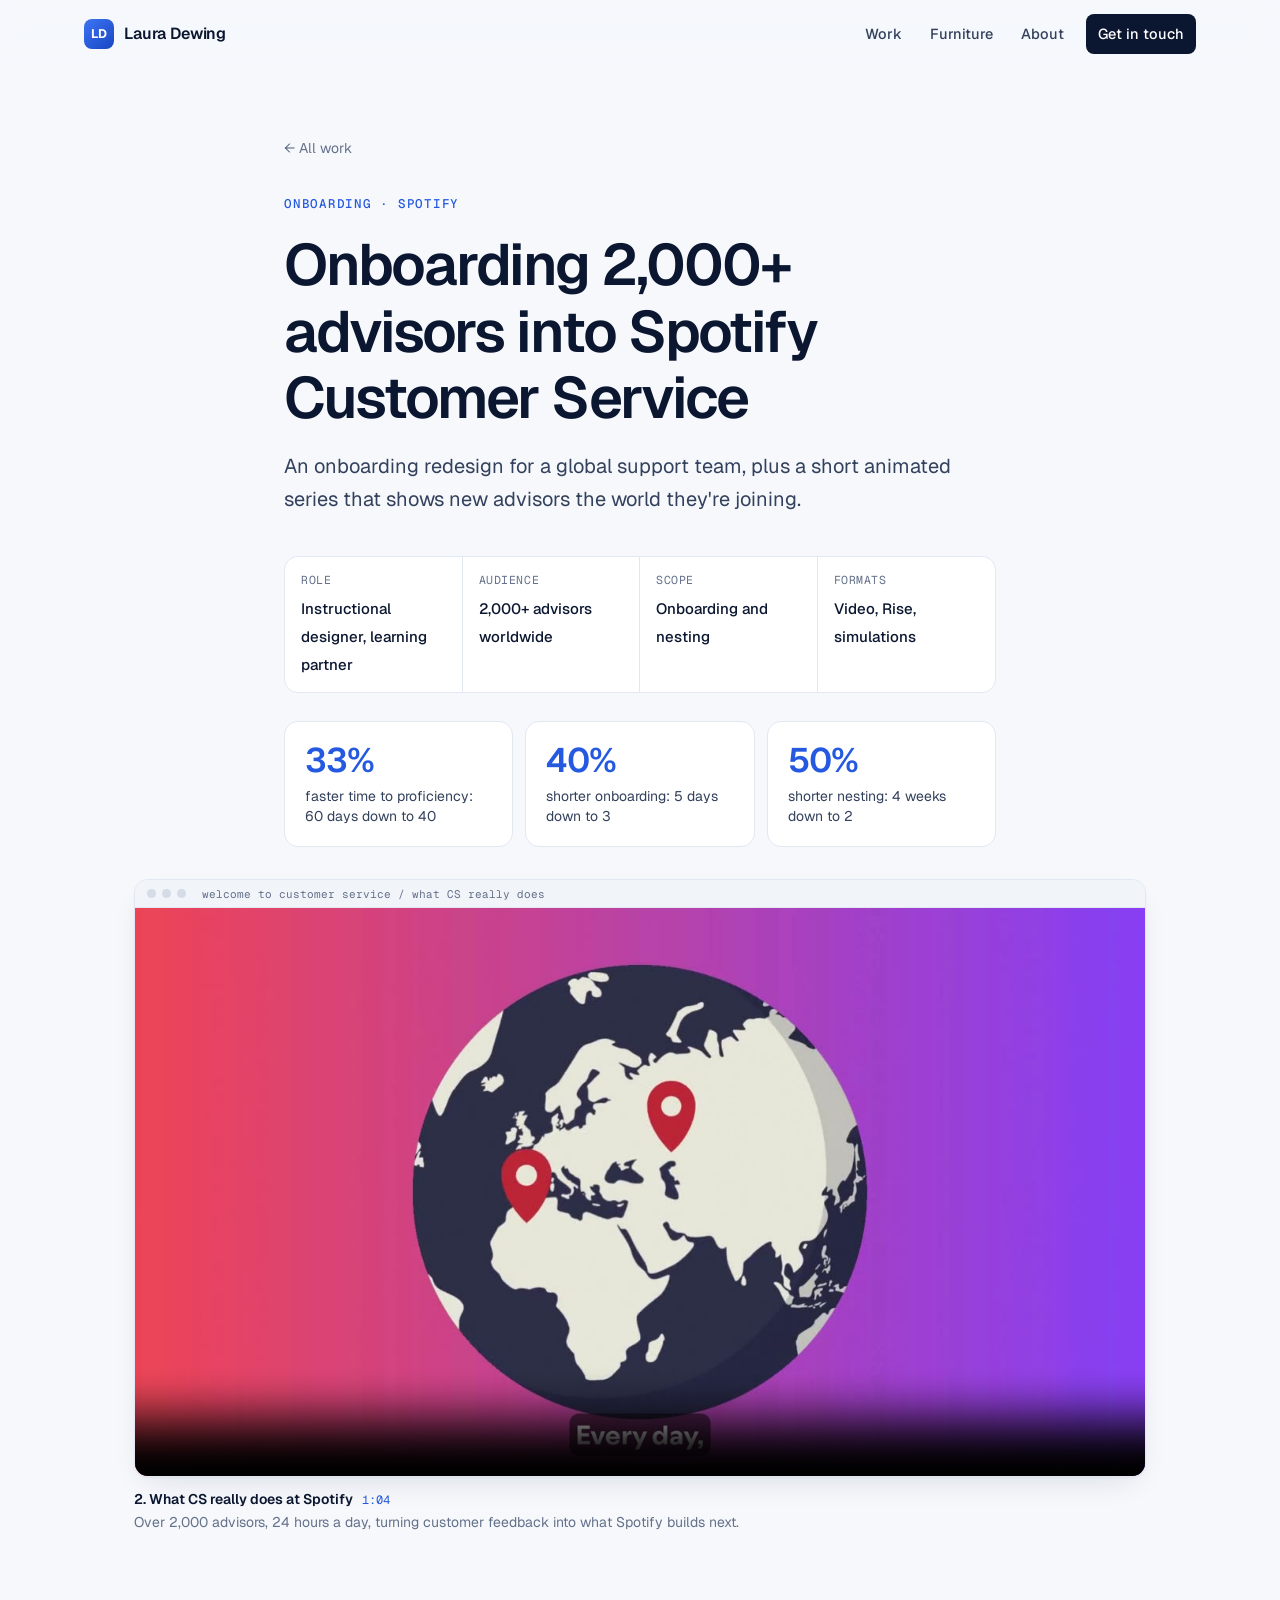
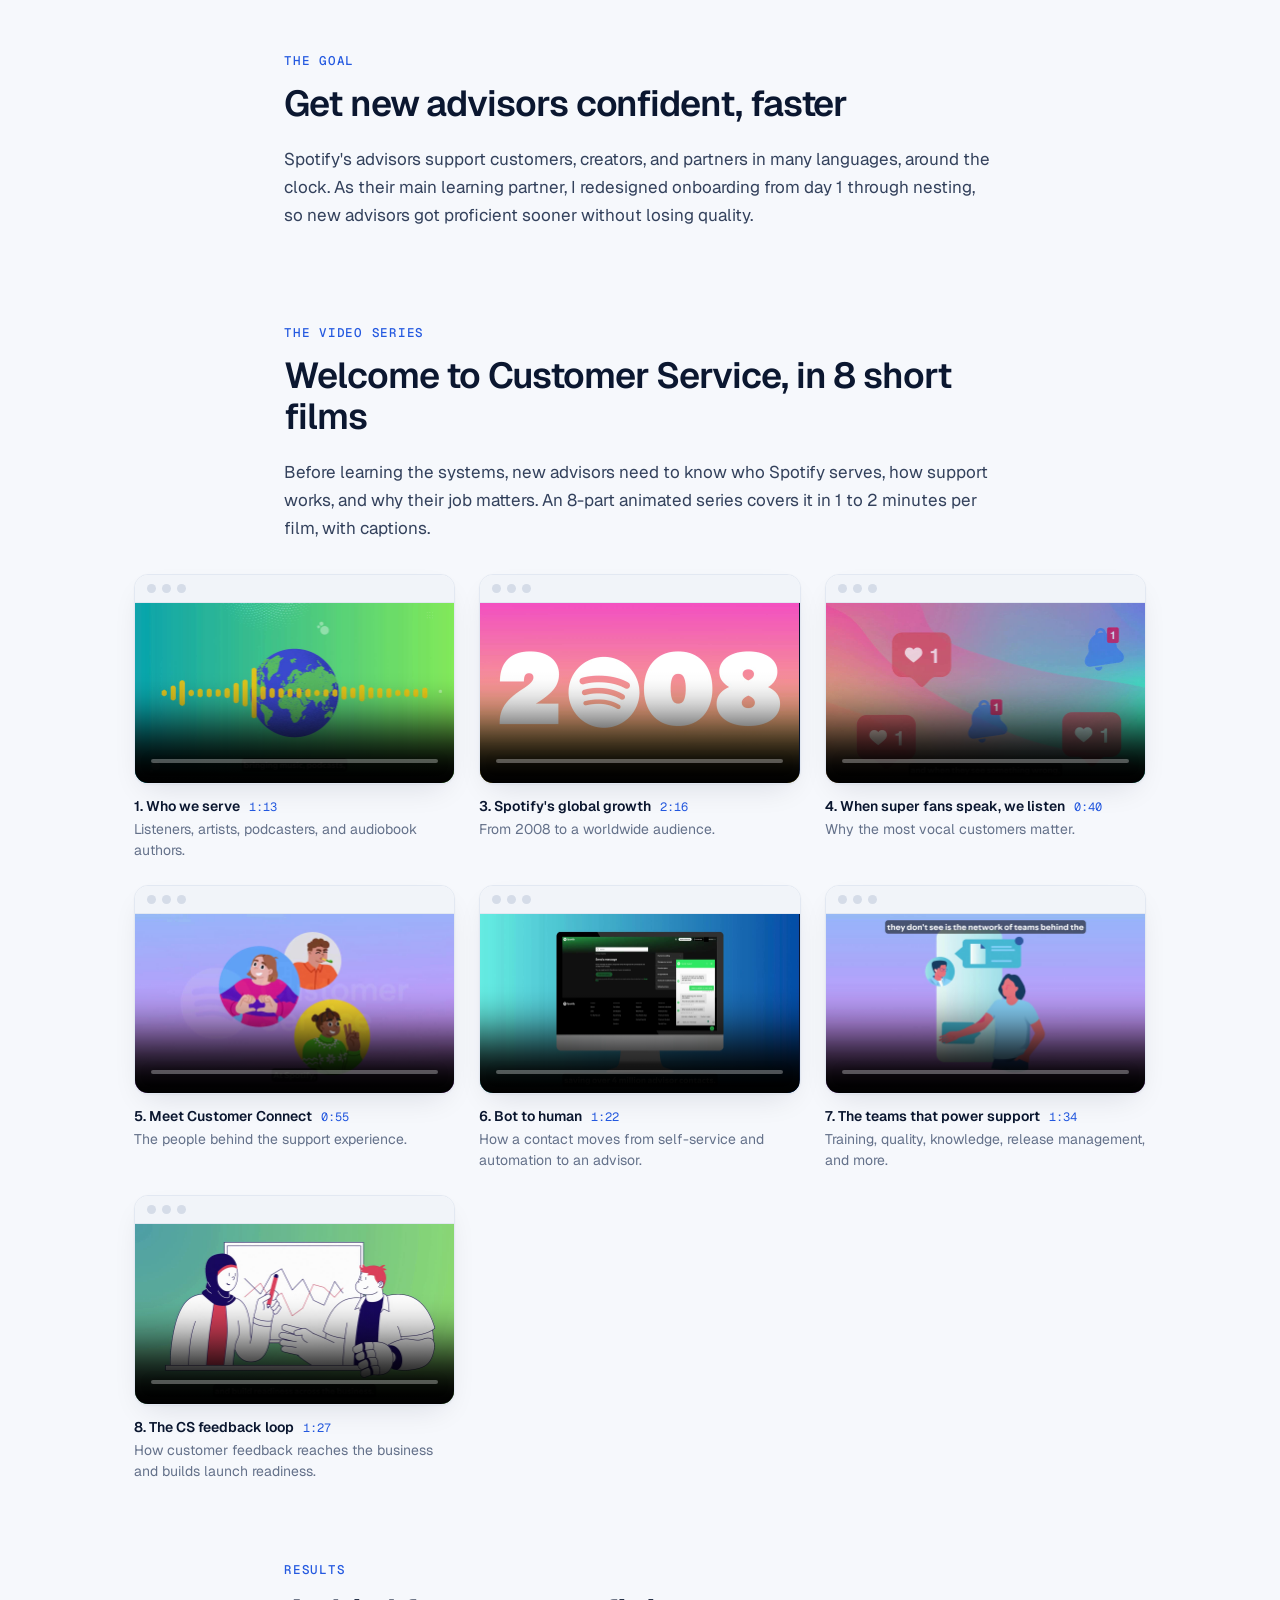
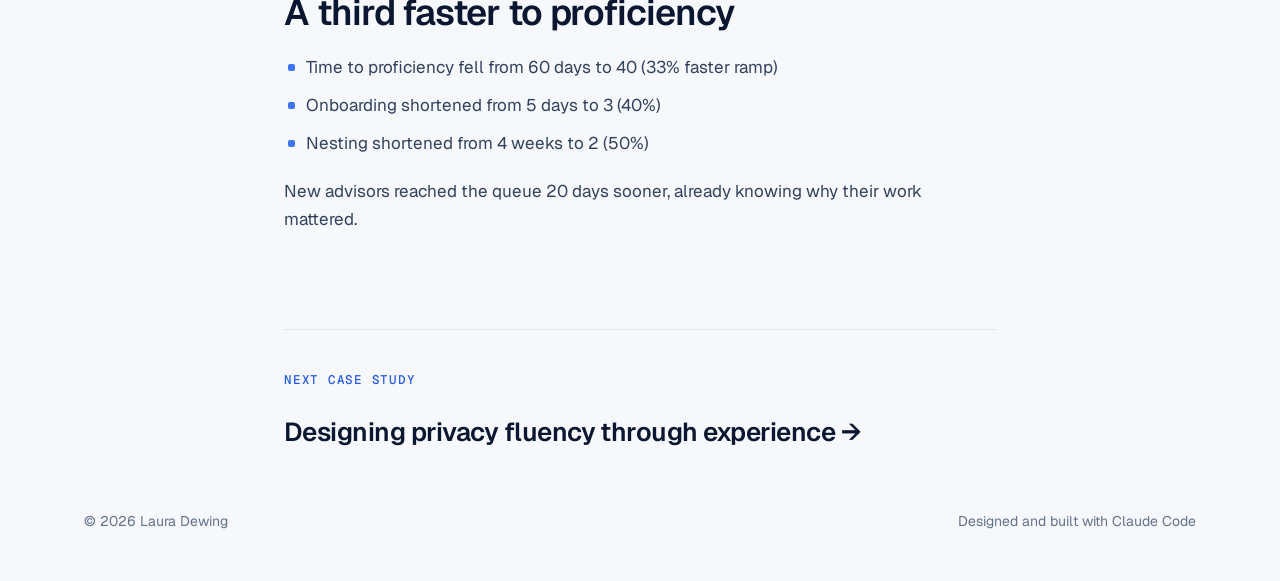
==== commit b6677f55: "Cut 10 repetitive sections across case studies Co-Authored-By: Claude Opus 5.5 <noreply@anthropic.co" ====
--- a/advisor-onboarding.html
+++ b/advisor-onboarding.html
@@ -108,16 +108,6 @@
   </div>
 
   <main class="narrow">
-    <section class="cs-section fade-in">
-      <span class="eyebrow">Design choices</span>
-      <h2>Why short films</h2>
-      <div class="principles">
-        <div class="principle"><b>Context before systems</b><span>Advisors learn tools faster once they understand who the tools serve.</span></div>
-        <div class="principle"><b>One idea per film</b><span>1 to 2 minutes each, so each film is easy to rewatch or update.</span></div>
-        <div class="principle"><b>Captioned for a global team</b><span>On-screen captions support advisors working in a second language.</span></div>
-        <div class="principle"><b>Reusable beyond day one</b><span>The films also work for refreshers and for partner teams learning how support works.</span></div>
-      </div>
-    </section>
 
     <section class="cs-section fade-in">
       <span class="eyebrow">Results</span>
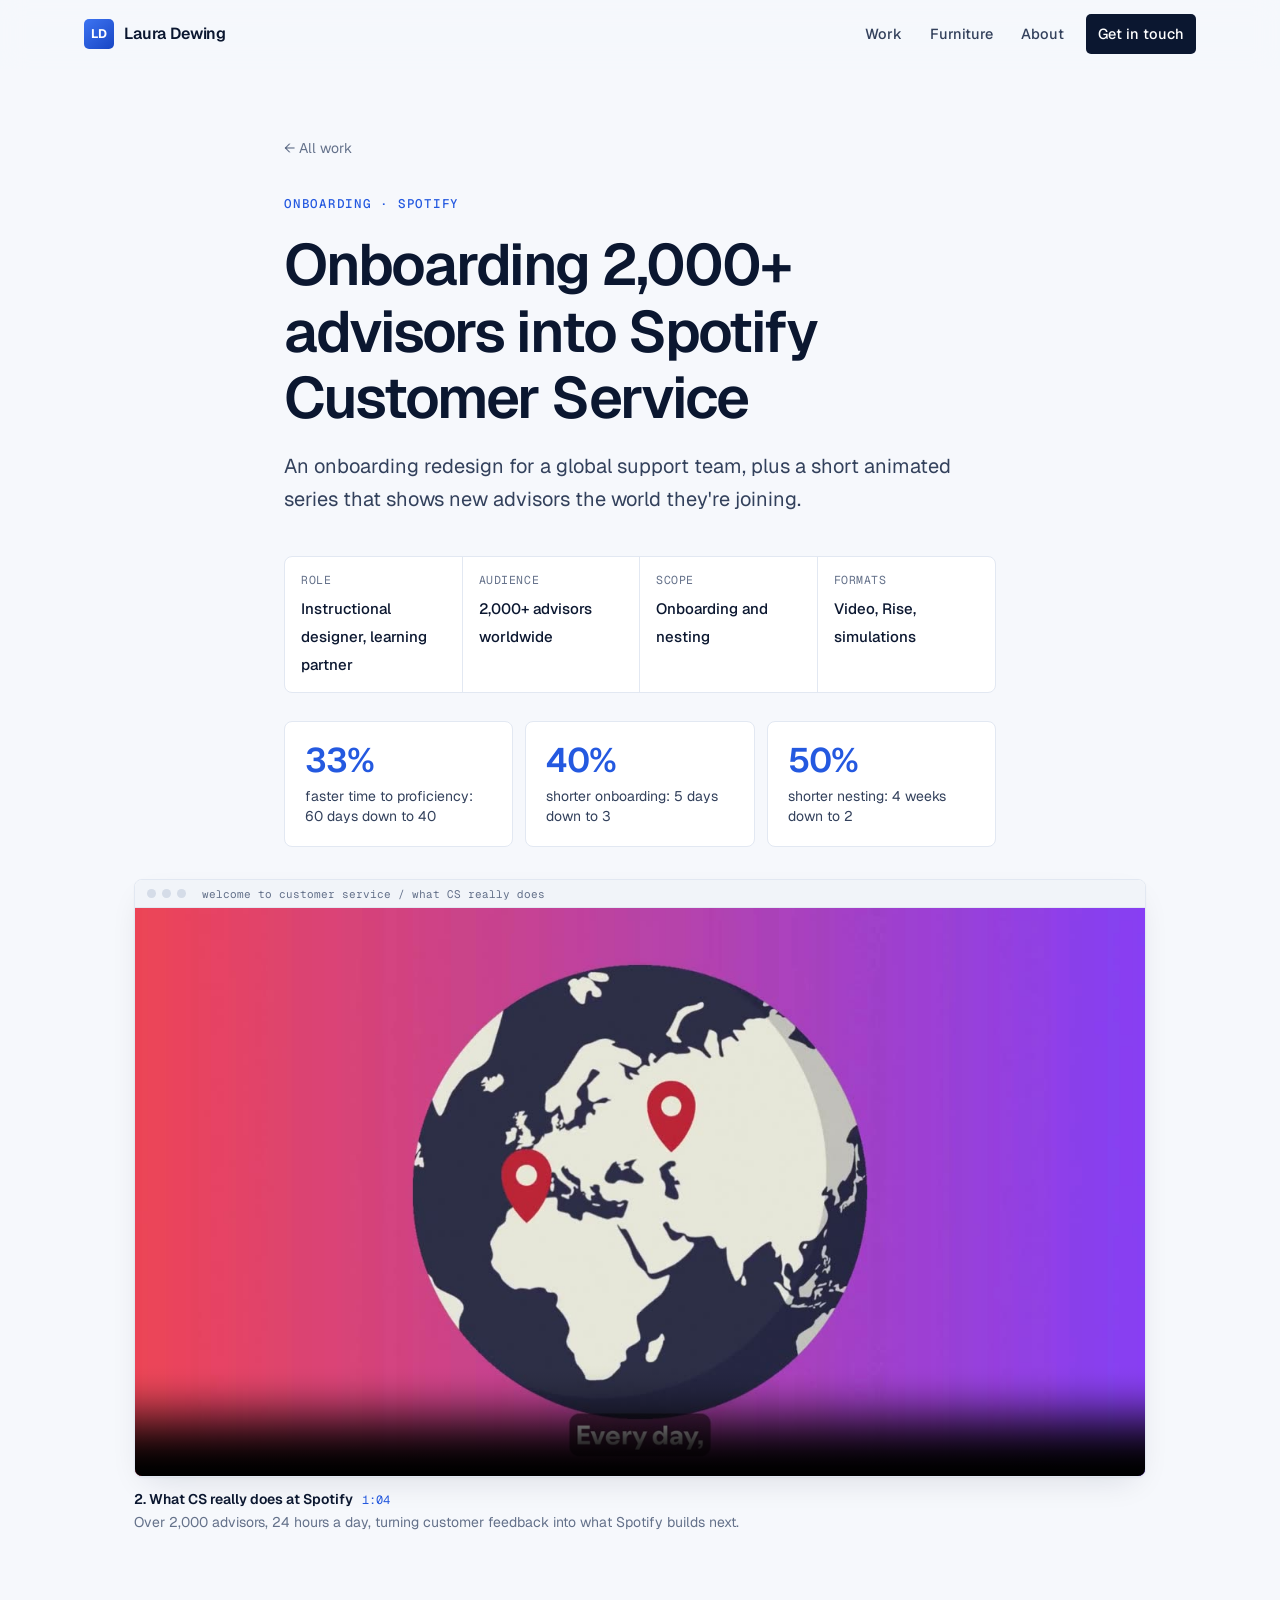
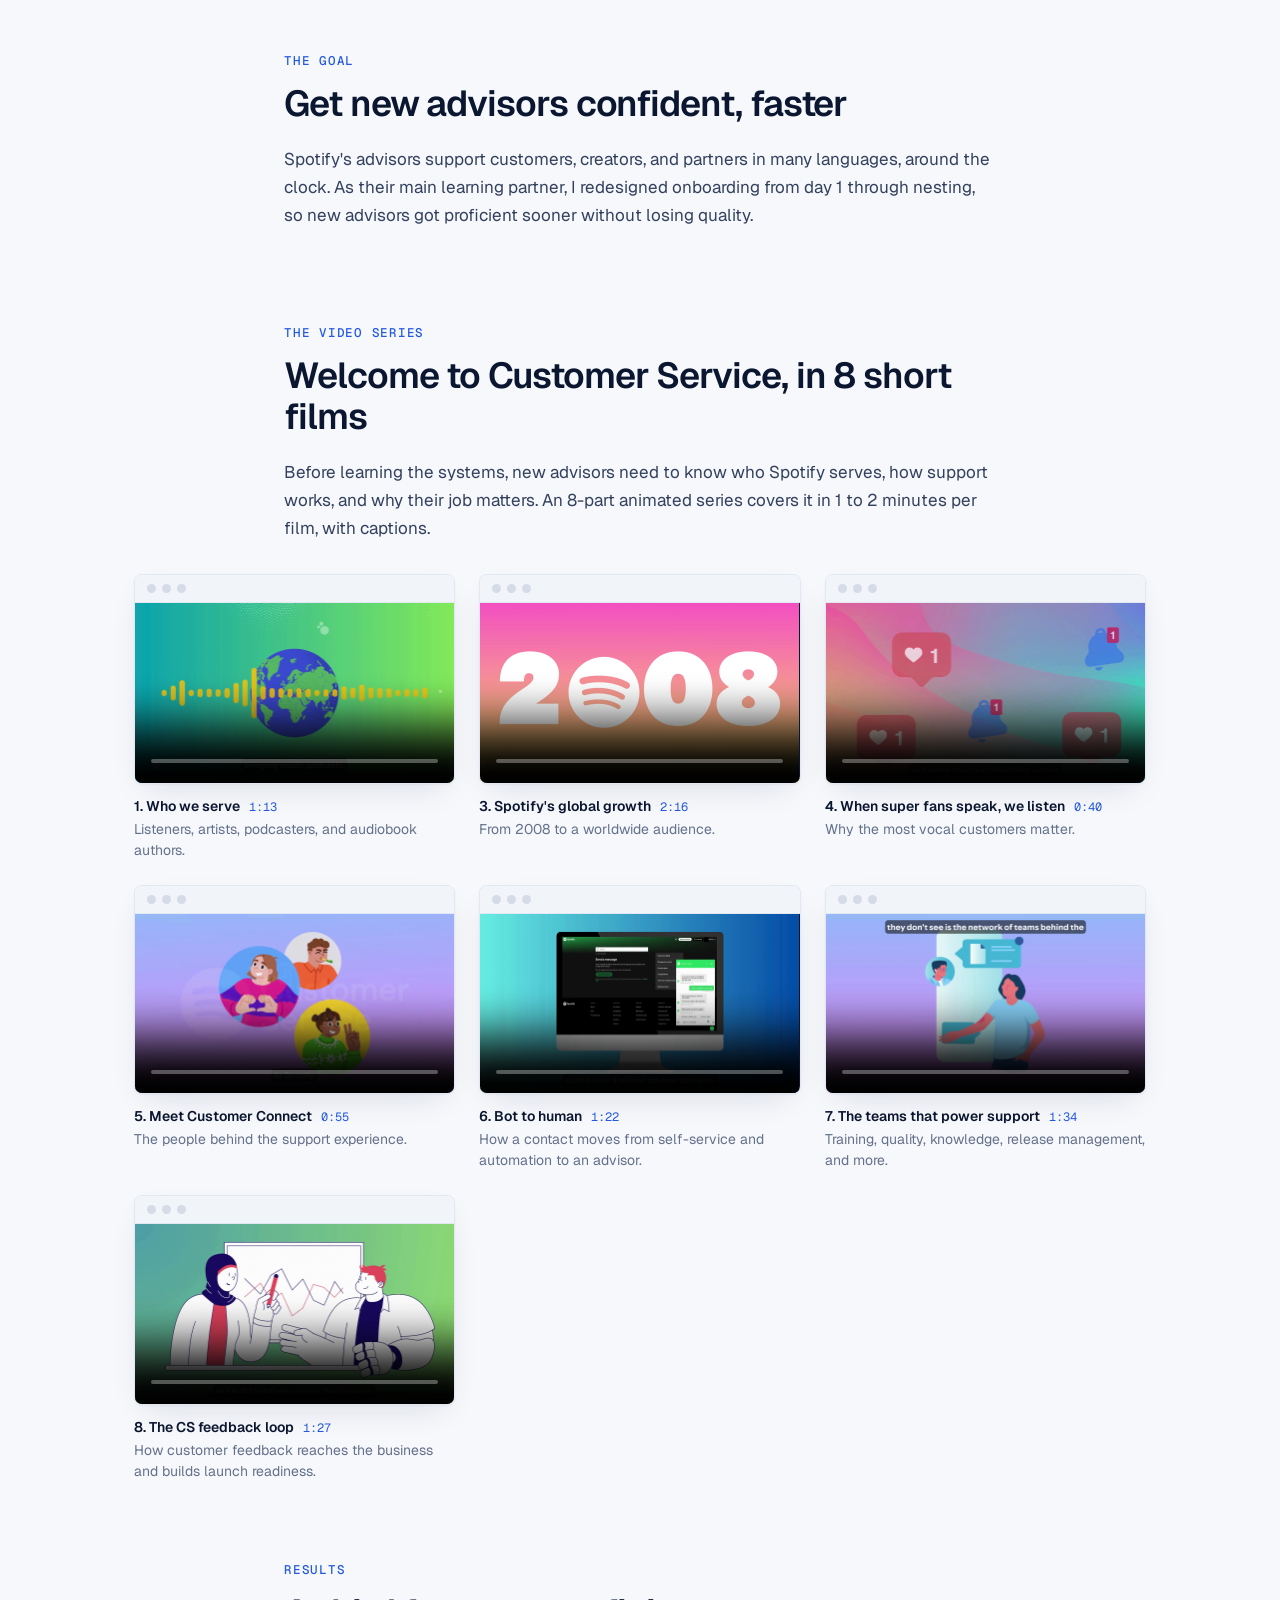
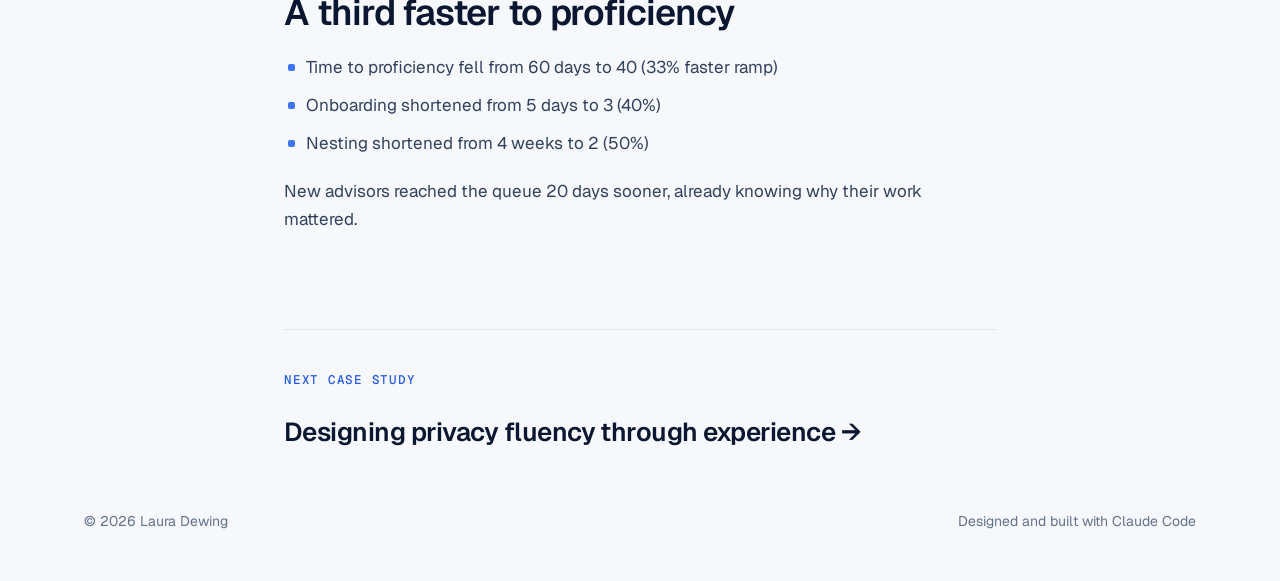
==== commit 918e7fd3: "Tighten corner radius site-wide (pills and circles unchanged) Co-Authored-By: Claude Opus 5.5 <norep" ====
--- a/advisor-onboarding.html
+++ b/advisor-onboarding.html
@@ -14,7 +14,7 @@
   <meta name="twitter:card" content="summary_large_image">
   <meta name="twitter:image" content="https://iamcalledlaura-cmyk.github.io/images/og-card.jpg">
   <meta name="description" content="Redesigning onboarding for 2,000+ Spotify support advisors: a third faster to proficiency, with an animated video series introducing the world of Customer Service.">
-  <link rel="stylesheet" href="style.css?v=20261104d">
+  <link rel="stylesheet" href="style.css?v=20261120a">
 </head>
 <body>
 
--- a/style.css
+++ b/style.css
@@ -17,7 +17,7 @@
   --blue-100: #E6EEFF;
   --blue-50: #F2F6FF;
   --sky: #7FB2FF;
-  --radius: 14px;
+  --radius: 8px;
   --shadow: 0 1px 2px rgba(11,23,48,.04), 0 12px 32px -12px rgba(11,23,48,.14);
   --shadow-lg: 0 2px 4px rgba(11,23,48,.04), 0 30px 60px -20px rgba(24,70,196,.28);
   --sans: 'Geist', system-ui, -apple-system, 'Segoe UI', sans-serif;
@@ -62,7 +62,7 @@
 .chip .dot { width: 7px; height: 7px; border-radius: 50%; background: var(--blue-600); box-shadow: 0 0 0 3px rgba(36,89,224,.18); }
 .tag {
   font-family: var(--mono); font-size: 11.5px; letter-spacing: .04em; text-transform: uppercase;
-  color: var(--muted); border: 1px solid var(--line-2); padding: 3px 8px; border-radius: 6px; background: var(--surface);
+  color: var(--muted); border: 1px solid var(--line-2); padding: 3px 8px; border-radius: 4px; background: var(--surface);
 }
 .tag.blue { color: var(--blue-700); border-color: var(--blue-200); background: var(--blue-50); }
 
@@ -70,7 +70,7 @@
 .btn {
   display: inline-flex; align-items: center; gap: 8px;
   font-family: var(--sans); font-size: 15px; font-weight: 500;
-  padding: 12px 20px; border-radius: 10px; border: 1px solid transparent;
+  padding: 12px 20px; border-radius: 6px; border: 1px solid transparent;
   transition: transform .15s ease, background .15s ease, box-shadow .15s ease;
 }
 .btn-primary { background: var(--blue-600); color: #fff; box-shadow: 0 6px 16px -6px rgba(36,89,224,.6); }
@@ -91,12 +91,12 @@
 .nav-inner { max-width: var(--max); margin: 0 auto; padding: 14px 24px; display: flex; align-items: center; justify-content: space-between; gap: 16px; }
 .brand { display: flex; align-items: center; gap: 10px; color: var(--ink); font-weight: 600; font-size: 16px; letter-spacing: -0.01em; }
 .brand-mark {
-  width: 30px; height: 30px; border-radius: 8px; display: grid; place-items: center;
+  width: 30px; height: 30px; border-radius: 5px; display: grid; place-items: center;
   background: linear-gradient(140deg, var(--blue-500), var(--blue-700)); color: #fff;
   font-size: 12.5px; font-weight: 700; letter-spacing: .02em;
 }
 .nav-links { display: flex; align-items: center; gap: 4px; }
-.nav-links a { color: var(--ink-2); font-size: 14.5px; font-weight: 500; padding: 8px 12px; border-radius: 8px; }
+.nav-links a { color: var(--ink-2); font-size: 14.5px; font-weight: 500; padding: 8px 12px; border-radius: 5px; }
 .nav-links a:hover { color: var(--ink); background: var(--blue-50); }
 .nav-links a.nav-cta { background: var(--ink); color: #fff; margin-left: 6px; }
 .nav-links a.nav-cta:hover { background: var(--blue-700); }
@@ -116,7 +116,7 @@
 
 .stack { position: relative; height: 460px; }
 .frame {
-  position: absolute; background: var(--surface); border-radius: 14px; overflow: hidden;
+  position: absolute; background: var(--surface); border-radius: 8px; overflow: hidden;
   border: 1px solid var(--line); box-shadow: var(--shadow-lg);
 }
 .frame-bar { height: 28px; display: flex; align-items: center; gap: 6px; padding: 0 12px; background: #F1F4F9; border-bottom: 1px solid var(--line); }
@@ -133,7 +133,7 @@
 .frame-media .play::after { content: ""; position: absolute; left: 26px; top: 20px; border-left: 18px solid var(--blue-600); border-top: 12px solid transparent; border-bottom: 12px solid transparent; }
 .stack .pill {
   position: absolute; right: 6%; bottom: 14%; background: var(--surface); border: 1px solid var(--line);
-  border-radius: 12px; padding: 12px 16px; box-shadow: var(--shadow); font-size: 13.5px; color: var(--ink);
+  border-radius: 7px; padding: 12px 16px; box-shadow: var(--shadow); font-size: 13.5px; color: var(--ink);
   display: flex; align-items: center; gap: 10px;
 }
 .stack .pill b { font-size: 22px; color: var(--blue-600); font-weight: 600; letter-spacing: -0.02em; }
@@ -157,7 +157,7 @@
 .work-grid { display: grid; grid-template-columns: repeat(2, 1fr); gap: 24px; }
 .card {
   display: flex; flex-direction: column; background: var(--surface); border: 1px solid var(--line);
-  border-radius: 18px; overflow: hidden; color: inherit; box-shadow: var(--shadow);
+  border-radius: 10px; overflow: hidden; color: inherit; box-shadow: var(--shadow);
   transition: transform .2s ease, box-shadow .2s ease, border-color .2s ease;
 }
 .card:hover { transform: translateY(-3px); box-shadow: var(--shadow-lg); border-color: var(--blue-200); color: inherit; }
@@ -177,15 +177,15 @@
 /* Illustrated card media (no screenshots) */
 .illus { width: 100%; height: 100%; display: grid; place-items: center; padding: 28px; background:
   radial-gradient(120% 90% at 100% 0%, var(--blue-100), transparent 60%), var(--blue-50); }
-.illus-panel { width: 100%; max-width: 420px; background: var(--surface); border: 1px solid var(--line); border-radius: 12px; box-shadow: var(--shadow); padding: 16px 18px; font-size: 13px; color: var(--ink); }
+.illus-panel { width: 100%; max-width: 420px; background: var(--surface); border: 1px solid var(--line); border-radius: 7px; box-shadow: var(--shadow); padding: 16px 18px; font-size: 13px; color: var(--ink); }
 .illus-panel .row { display: flex; justify-content: space-between; align-items: center; padding: 7px 0; border-bottom: 1px dashed var(--line); }
 .illus-panel .row:last-child { border-bottom: 0; }
 .illus-panel .k { color: var(--muted); font-family: var(--mono); font-size: 11.5px; text-transform: uppercase; letter-spacing: .04em; }
 .bar { height: 6px; border-radius: 99px; background: var(--blue-100); width: 46%; overflow: hidden; }
 .bar i { display: block; height: 100%; background: var(--blue-600); border-radius: 99px; }
-.bubble { background: var(--blue-50); border: 1px solid var(--blue-200); border-radius: 10px; padding: 10px 12px; margin-bottom: 8px; }
+.bubble { background: var(--blue-50); border: 1px solid var(--blue-200); border-radius: 6px; padding: 10px 12px; margin-bottom: 8px; }
 .bubble.user { background: #F3F5F9; border-color: var(--line); }
-.choice { border: 1px solid var(--line); border-radius: 8px; padding: 8px 10px; margin-top: 6px; display: flex; gap: 8px; align-items: center; }
+.choice { border: 1px solid var(--line); border-radius: 5px; padding: 8px 10px; margin-top: 6px; display: flex; gap: 8px; align-items: center; }
 .choice.ok { border-color: var(--blue-500); background: var(--blue-50); color: var(--blue-900); }
 
 /* ── Approach ── */
@@ -198,14 +198,14 @@
 .toolrow span { font-size: 13.5px; background: var(--surface); border: 1px solid var(--line); padding: 6px 12px; border-radius: 99px; color: var(--ink-2); }
 
 /* ── About ── */
-.about { display: grid; grid-template-columns: 1fr 1.4fr; gap: 56px; background: var(--ink); color: #C9D3E6; border-radius: 24px; padding: 56px; position: relative; overflow: hidden; }
+.about { display: grid; grid-template-columns: 1fr 1.4fr; gap: 56px; background: var(--ink); color: #C9D3E6; border-radius: 12px; padding: 56px; position: relative; overflow: hidden; }
 .about::after { content: ''; position: absolute; right: -120px; top: -120px; width: 380px; height: 380px; border-radius: 50%; background: radial-gradient(closest-side, rgba(61,116,242,.45), transparent); }
 .about h2 { color: #fff; font-size: clamp(30px, 3.4vw, 40px); margin-top: 10px; letter-spacing: -0.03em; }
 .about .eyebrow { color: var(--sky); }
 .about p { margin-bottom: 16px; position: relative; z-index: 1; }
 .about p strong { color: #fff; font-weight: 500; }
 .about-links { display: flex; gap: 10px; flex-wrap: wrap; margin-top: 28px; position: relative; z-index: 1; }
-.about-links a { color: #fff; border: 1px solid rgba(255,255,255,.22); padding: 10px 16px; border-radius: 10px; font-size: 14.5px; font-weight: 500; }
+.about-links a { color: #fff; border: 1px solid rgba(255,255,255,.22); padding: 10px 16px; border-radius: 6px; font-size: 14.5px; font-weight: 500; }
 .about-links a:hover { background: rgba(255,255,255,.08); color: #fff; }
 .about-links a.primary { background: var(--blue-600); border-color: var(--blue-600); }
 
@@ -274,7 +274,7 @@
 
 .steps { counter-reset: s; display: grid; gap: 12px; margin: 24px 0; }
 .step { display: grid; grid-template-columns: 40px 1fr; gap: 16px; background: var(--surface); border: 1px solid var(--line); border-radius: var(--radius); padding: 18px 20px; }
-.step::before { counter-increment: s; content: counter(s, decimal-leading-zero); font-family: var(--mono); font-size: 13px; color: var(--blue-600); background: var(--blue-50); border-radius: 8px; width: 40px; height: 40px; display: grid; place-items: center; }
+.step::before { counter-increment: s; content: counter(s, decimal-leading-zero); font-family: var(--mono); font-size: 13px; color: var(--blue-600); background: var(--blue-50); border-radius: 5px; width: 40px; height: 40px; display: grid; place-items: center; }
 .step h4 { font-size: 17px; margin-bottom: 4px; }
 .step p { font-size: 15.5px; margin: 0; }
 
@@ -299,12 +299,12 @@
 .callout p:last-child { margin-bottom: 0; }
 .callout .eyebrow { display: block; margin-bottom: 8px; }
 
-.proto-cta { margin: 32px 0 8px; background: var(--ink); color: #C9D3E6; border-radius: 18px; padding: 28px 30px; display: flex; justify-content: space-between; gap: 20px; align-items: center; flex-wrap: wrap; }
+.proto-cta { margin: 32px 0 8px; background: var(--ink); color: #C9D3E6; border-radius: 10px; padding: 28px 30px; display: flex; justify-content: space-between; gap: 20px; align-items: center; flex-wrap: wrap; }
 .proto-cta h3 { color: #fff; margin: 0 0 4px; font-size: 20px; }
 .proto-cta p { margin: 0; font-size: 15px; }
 
 .tools-list { display: grid; grid-template-columns: repeat(auto-fit, minmax(200px, 1fr)); gap: 12px; margin: 20px 0; }
-.tool-item { background: var(--surface); border: 1px solid var(--line); border-radius: 12px; padding: 14px 16px; }
+.tool-item { background: var(--surface); border: 1px solid var(--line); border-radius: 7px; padding: 14px 16px; }
 .tool-item label { display: block; font-family: var(--mono); font-size: 11.5px; text-transform: uppercase; letter-spacing: .05em; color: var(--muted); margin-bottom: 2px; }
 .tool-item span { font-size: 15px; color: var(--ink); }
 
@@ -313,7 +313,7 @@
 .next-cs a.big:hover { color: var(--blue-600); }
 
 /* Mock UI (illustrative recreations) */
-.mock { background: var(--surface); border: 1px solid var(--line); border-radius: 14px; box-shadow: var(--shadow); overflow: hidden; }
+.mock { background: var(--surface); border: 1px solid var(--line); border-radius: 8px; box-shadow: var(--shadow); overflow: hidden; }
 .mock-body { padding: 22px; }
 .mock-label { font-size: 12px; color: var(--muted); margin-top: 10px; font-style: italic; }
 
@@ -349,7 +349,7 @@
   .work-grid, .two-col, .principles, .decisions, .shots, .shots.two { grid-template-columns: 1fr; }
   .timeline { grid-template-columns: 1fr; }
   .section { padding-top: 72px; }
-  .about { padding: 32px 22px; border-radius: 18px; }
+  .about { padding: 32px 22px; border-radius: 10px; }
   .cs-hero .lede { font-size: 18px; }
   .cs-meta div { border-right: 0; border-bottom: 1px solid var(--line); }
   .metric b { font-size: 26px; }
@@ -367,7 +367,7 @@
 .videos.three { grid-template-columns: repeat(3, 1fr); }
 .video.feature { margin-bottom: 28px; }
 .course-strip { display: grid; grid-template-columns: repeat(3, 1fr); gap: 16px; }
-.course-strip img { border-radius: 12px; border: 1px solid var(--line); background: var(--surface); width: 100%; aspect-ratio: 1 / 1; object-fit: cover; object-position: top; }
+.course-strip img { border-radius: 7px; border: 1px solid var(--line); background: var(--surface); width: 100%; aspect-ratio: 1 / 1; object-fit: cover; object-position: top; }
 .course-strip figure { margin: 0; }
 .strip-note { font-size: 12.5px; color: var(--muted); margin-top: 14px; font-style: italic; }
 .course-strip figcaption { font-size: 13.5px; color: var(--muted); margin-top: 8px; line-height: 1.45; }
@@ -417,17 +417,17 @@
 .fx-video figcaption b { color: var(--ink); font-weight: 600; display: block; }
 .fx-details { display: grid; grid-template-columns: repeat(4, 1fr); gap: 16px; }
 .fx-details figure { margin: 0; }
-.fx-details img { width: 100%; aspect-ratio: 3 / 4; object-fit: cover; border-radius: 12px; border: 1px solid var(--line); }
+.fx-details img { width: 100%; aspect-ratio: 3 / 4; object-fit: cover; border-radius: 7px; border: 1px solid var(--line); }
 @media (max-width: 960px) { .fx-feature { grid-template-columns: 1fr 1fr; } .fx-feature-text { grid-column: 1 / -1; } .fx-details { grid-template-columns: 1fr 1fr; } }
 @media (max-width: 680px) { .fx-feature { gap: 16px; } }
 
 /* Homepage furniture teaser */
-.otc { display: grid; grid-template-columns: 1fr 1.15fr; gap: 40px; align-items: center; background: var(--surface); border: 1px solid var(--line); border-radius: 24px; padding: 40px; box-shadow: var(--shadow); color: inherit; transition: border-color .2s ease, box-shadow .2s ease; }
+.otc { display: grid; grid-template-columns: 1fr 1.15fr; gap: 40px; align-items: center; background: var(--surface); border: 1px solid var(--line); border-radius: 12px; padding: 40px; box-shadow: var(--shadow); color: inherit; transition: border-color .2s ease, box-shadow .2s ease; }
 .otc:hover { color: inherit; border-color: var(--blue-200); box-shadow: var(--shadow-lg); }
 .otc h2 { font-size: clamp(28px, 3.2vw, 40px); letter-spacing: -0.03em; margin: 10px 0 14px; }
 .otc p { color: var(--ink-2); margin-bottom: 24px; }
 .otc-photos { display: grid; grid-template-columns: 1fr 1fr 1fr; gap: 12px; }
-.otc-photos img { width: 100%; aspect-ratio: 3 / 4; object-fit: cover; border-radius: 12px; border: 1px solid var(--line); }
+.otc-photos img { width: 100%; aspect-ratio: 3 / 4; object-fit: cover; border-radius: 7px; border: 1px solid var(--line); }
 .otc-photos img:nth-child(2) { transform: translateY(-14px); }
 .nav-links a[aria-current="page"] { color: var(--blue-700); background: var(--blue-50); }
 @media (max-width: 860px) { .otc { grid-template-columns: 1fr; padding: 28px 22px; gap: 28px; } .otc-photos img:nth-child(2) { transform: none; } }
@@ -439,7 +439,7 @@
 .lb[hidden] { display: none; }
 .lb-fig { margin: 0; width: 100%; height: 100%; display: flex; flex-direction: column; gap: 14px; }
 .lb-stage { flex: 1; min-height: 0; display: flex; align-items: center; justify-content: center; }
-.lb-img { max-width: 100%; max-height: 100%; object-fit: contain; border-radius: 10px; box-shadow: 0 30px 80px -20px rgba(0,0,0,.6); }
+.lb-img { max-width: 100%; max-height: 100%; object-fit: contain; border-radius: 6px; box-shadow: 0 30px 80px -20px rgba(0,0,0,.6); }
 .lb-bar { display: flex; align-items: center; justify-content: space-between; gap: 16px; flex-wrap: wrap; color: #C9D3E6; font-size: 14.5px; max-width: 1000px; width: 100%; margin: 0 auto; }
 .lb-cap b { color: #fff; font-weight: 600; display: block; font-size: 16px; }
 .lb-toggle { position: static; }
@@ -465,7 +465,7 @@
 .pipe-band .k { font-family: var(--mono); font-size: 11.5px; letter-spacing: .05em; text-transform: uppercase; color: var(--blue-600); }
 .pipe-band .bal { height: 5px; border-radius: 99px; background: var(--blue-100); overflow: hidden; }
 .pipe-band .bal i { display: block; height: 100%; background: var(--blue-600); }
-.pipe-btn { font: inherit; font-size: 14px; font-weight: 500; text-align: left; color: var(--ink); background: var(--bg); border: 1px solid var(--line); border-radius: 10px; padding: 9px 10px; cursor: pointer; line-height: 1.3; }
+.pipe-btn { font: inherit; font-size: 14px; font-weight: 500; text-align: left; color: var(--ink); background: var(--bg); border: 1px solid var(--line); border-radius: 6px; padding: 9px 10px; cursor: pointer; line-height: 1.3; }
 .pipe-btn .n { font-family: var(--mono); font-size: 11.5px; color: var(--muted); display: block; }
 .pipe-btn:hover { border-color: var(--blue-200); background: var(--blue-50); }
 .pipe-btn[aria-pressed="true"] { background: var(--blue-600); border-color: var(--blue-600); color: #fff; }
@@ -516,7 +516,7 @@
 .steer { background: var(--surface); border: 1px solid var(--line); border-radius: var(--radius); padding: 20px 22px; }
 .steer h4 { font-size: 17px; margin-bottom: 14px; }
 .steer-flow { display: grid; grid-template-columns: 1fr 1fr 1fr; gap: 12px; }
-.steer-flow div { border-radius: 10px; padding: 12px 14px; font-size: 14.5px; line-height: 1.5; }
+.steer-flow div { border-radius: 6px; padding: 12px 14px; font-size: 14.5px; line-height: 1.5; }
 .steer-flow label { display: block; font-family: var(--mono); font-size: 11px; letter-spacing: .05em; text-transform: uppercase; margin-bottom: 6px; }
 .steer-flow .draft { background: #F3F5F9; color: var(--ink-2); }
 .steer-flow .draft label { color: var(--muted); }
@@ -568,12 +568,12 @@
 @media (prefers-reduced-motion: reduce) { .pager-dot::after { transition: none; } }
 
 /* Paged navigation cues */
-.howto { margin-top: 18px; font-size: 15px; color: var(--ink-2); border: 1px dashed var(--line-2); border-radius: 10px; padding: 10px 14px; max-width: 720px; }
+.howto { margin-top: 18px; font-size: 15px; color: var(--ink-2); border: 1px dashed var(--line-2); border-radius: 6px; padding: 10px 14px; max-width: 720px; }
 .howto b { color: var(--ink); font-weight: 600; }
 .next-sheet { margin-top: 48px; width: 100%; display: grid; grid-template-columns: 1fr auto; grid-template-rows: auto auto; gap: 2px 16px; align-items: center; text-align: left; font: inherit; cursor: pointer; background: var(--surface); border: 1px solid var(--line-2); border-radius: var(--radius); padding: 16px 20px; color: var(--ink); }
 .next-sheet span { font-family: var(--mono); font-size: 11.5px; letter-spacing: .08em; text-transform: uppercase; color: var(--muted); }
 .next-sheet b { grid-row: 2; font-size: 20px; font-weight: 600; letter-spacing: -0.02em; }
-.next-sheet i { grid-row: 1 / span 2; grid-column: 2; font-style: normal; font-size: 22px; width: 44px; height: 44px; display: grid; place-items: center; border-radius: 10px; background: var(--blue-600); color: #fff; }
+.next-sheet i { grid-row: 1 / span 2; grid-column: 2; font-style: normal; font-size: 22px; width: 44px; height: 44px; display: grid; place-items: center; border-radius: 6px; background: var(--blue-600); color: #fff; }
 .next-sheet:hover { border-color: var(--blue-500); }
 .next-sheet:focus-visible { outline: 2px solid var(--blue-500); outline-offset: 3px; }
 .pager-next { width: auto !important; padding: 0 14px; display: inline-flex; align-items: center; gap: 6px; font-weight: 600; font-size: 14px !important; }
@@ -594,7 +594,7 @@
 .rl-tag:focus-visible { outline: 2px solid var(--red); outline-offset: 2px; }
 .rl-dot { width: 7px; height: 7px; border-radius: 50%; background: var(--red); display: inline-block; flex: none; }
 .rl-dot.inline { vertical-align: middle; margin: 0 2px; }
-.rl-pop { margin-top: 8px; max-width: 560px; background: var(--surface); border: 1px solid var(--red-200); border-radius: 12px; box-shadow: var(--shadow); overflow: hidden; }
+.rl-pop { margin-top: 8px; max-width: 560px; background: var(--surface); border: 1px solid var(--red-200); border-radius: 7px; box-shadow: var(--shadow); overflow: hidden; }
 .rl-was { padding: 10px 14px; border-bottom: 1px solid var(--line); }
 .rl-was span { display: block; font-family: var(--mono); font-size: 11px; letter-spacing: .05em; text-transform: uppercase; color: var(--muted); margin-bottom: 2px; }
 .rl-was s { color: var(--draft); text-decoration-color: var(--red); font-size: 15px; }
@@ -602,7 +602,7 @@
 .rl-why b { flex: none; width: 22px; height: 22px; border-radius: 50%; background: var(--red); color: #fff; font-size: 10.5px; font-weight: 600; display: grid; place-items: center; }
 
 .review { margin-top: 40px; display: flex; flex-wrap: wrap; gap: 14px 22px; align-items: center; padding-top: 18px; border-top: 1px dashed var(--line-2); }
-.stamp { display: inline-flex; align-items: center; gap: 10px; transform: rotate(-3deg); border: 2px solid var(--blue-600); color: var(--blue-600); border-radius: 8px; padding: 6px 12px; font-family: var(--mono); font-size: 12px; letter-spacing: .08em; text-transform: uppercase; }
+.stamp { display: inline-flex; align-items: center; gap: 10px; transform: rotate(-3deg); border: 2px solid var(--blue-600); color: var(--blue-600); border-radius: 5px; padding: 6px 12px; font-family: var(--mono); font-size: 12px; letter-spacing: .08em; text-transform: uppercase; }
 .stamp b { font-size: 15px; letter-spacing: .1em; }
 .rl-log { flex: 1 1 260px; min-width: 0; }
 .rl-log-k { font-family: var(--mono); font-size: 11.5px; letter-spacing: .05em; text-transform: uppercase; color: var(--red); }
@@ -629,14 +629,14 @@
 .rl-draft :is(h1, h2)[data-draft] { font-weight: 500; }
 .rl-draft .stamp { border-color: #9CA3AF; color: var(--draft); border-style: dashed; }
 .draft-list { list-style: none; counter-reset: d; display: grid; gap: 8px; margin: 24px 0; }
-.draft-list li { counter-increment: d; display: grid; grid-template-columns: 34px 1fr; column-gap: 12px; background: var(--surface); border: 1px dashed var(--line-2); border-radius: 12px; padding: 12px 16px; color: var(--draft); font-size: 15px; }
-.draft-list li::before { content: counter(d); grid-row: 1 / span 2; width: 34px; height: 34px; border-radius: 8px; background: #F1F3F6; display: grid; place-items: center; font-family: var(--mono); font-size: 13px; }
+.draft-list li { counter-increment: d; display: grid; grid-template-columns: 34px 1fr; column-gap: 12px; background: var(--surface); border: 1px dashed var(--line-2); border-radius: 7px; padding: 12px 16px; color: var(--draft); font-size: 15px; }
+.draft-list li::before { content: counter(d); grid-row: 1 / span 2; width: 34px; height: 34px; border-radius: 5px; background: #F1F3F6; display: grid; place-items: center; font-family: var(--mono); font-size: 13px; }
 .draft-list b { color: #4B5563; font-weight: 600; }
-.draft-box { background: var(--surface); border: 1px dashed var(--line-2); border-radius: 12px; padding: 16px 18px; color: var(--draft); margin: 20px 0; }
+.draft-box { background: var(--surface); border: 1px dashed var(--line-2); border-radius: 7px; padding: 16px 18px; color: var(--draft); margin: 20px 0; }
 .draft-box h4 { color: #4B5563; font-size: 16px; margin-bottom: 6px; }
 .draft-box p { margin: 0 0 12px; }
 .draft-q { display: grid; gap: 6px; font-size: 14.5px; }
-.draft-q span { border: 1px solid var(--line); border-radius: 8px; padding: 7px 10px; }
+.draft-q span { border: 1px solid var(--line); border-radius: 5px; padding: 7px 10px; }
 .draft-q span:first-child { border: 0; padding: 0 0 2px; font-weight: 500; color: #4B5563; }
 .draft-table td { color: var(--draft); }
 .rl-draft .stat-card b { color: var(--draft); }
@@ -644,7 +644,7 @@
 /* ── Home card: live-to-self-paced conversion visual ── */
 .conv-media { background: linear-gradient(135deg, #EEF3FF 0%, #DCE7FF 100%); }
 .conv { position: absolute; inset: 0; display: grid; grid-template-columns: 1fr auto 1fr; align-items: center; gap: 4%; padding: 7% 7% 6%; }
-.conv-side { display: grid; grid-template-rows: auto 1fr auto; gap: 8px; height: 100%; background: var(--surface); border: 1px solid var(--line); border-radius: 12px; box-shadow: var(--shadow); padding: 12px 14px; }
+.conv-side { display: grid; grid-template-rows: auto 1fr auto; gap: 8px; height: 100%; background: var(--surface); border: 1px solid var(--line); border-radius: 7px; box-shadow: var(--shadow); padding: 12px 14px; }
 .conv-k { font-family: var(--mono); font-size: 11px; letter-spacing: .05em; text-transform: uppercase; color: var(--muted); }
 .conv-bars { display: flex; align-items: flex-end; gap: 6px; min-height: 0; border-bottom: 1px solid var(--line-2); padding-bottom: 2px; }
 .conv-bars i { flex: 1; border-radius: 4px 4px 1px 1px; background: #C9D1DE; transform-origin: bottom; transition: transform .5s ease; }
@@ -671,7 +671,7 @@
 .wl-mono b { display: block; font-family: var(--sans); color: var(--blue-700); letter-spacing: -0.02em; text-transform: none; font-weight: 600; }
 .wg-thumb img.pos-mid { object-position: center 30%; }
 .wgrid { display: grid; grid-template-columns: repeat(3, minmax(0, 1fr)); gap: 20px; }
-.wg-card { display: flex; flex-direction: column; background: var(--surface); border: 1px solid var(--line); border-radius: 14px; overflow: hidden; color: inherit; transition: border-color .2s ease, transform .2s ease, box-shadow .2s ease; }
+.wg-card { display: flex; flex-direction: column; background: var(--surface); border: 1px solid var(--line); border-radius: 8px; overflow: hidden; color: inherit; transition: border-color .2s ease, transform .2s ease, box-shadow .2s ease; }
 .wg-card:hover { border-color: var(--blue-200); transform: translateY(-2px); box-shadow: var(--shadow); color: inherit; }
 .wg-card:focus-visible { outline: 3px solid var(--blue-500); outline-offset: 3px; }
 .wg-thumb { display: grid; place-items: center; aspect-ratio: 16 / 9; background: var(--blue-50); border-bottom: 1px solid var(--line); overflow: hidden; }
@@ -739,16 +739,16 @@
 .try-intro h2 { font-size: clamp(28px, 3.2vw, 40px); letter-spacing: -0.03em; margin: 10px 0 14px; text-wrap: balance; }
 .try-intro p { color: var(--ink-2); max-width: 46ch; }
 .scribble-try { font-size: 26px; margin-top: 18px; transform: rotate(-3deg); display: inline-block; }
-.try-card { background: var(--surface); border: 1px solid var(--line); border-radius: 20px; box-shadow: var(--shadow-lg); padding: 24px; min-width: 0; }
+.try-card { background: var(--surface); border: 1px solid var(--line); border-radius: 10px; box-shadow: var(--shadow-lg); padding: 24px; min-width: 0; }
 .try-top { display: flex; justify-content: space-between; font-family: var(--mono); font-size: 12.5px; color: var(--muted); letter-spacing: .02em; }
 .try-score { color: var(--blue-700); }
 .try-msg { display: flex; gap: 12px; align-items: flex-start; margin: 18px 0 20px; }
 .try-avatar { flex: none; width: 38px; height: 38px; border-radius: 50%; background: var(--blue-100); box-shadow: inset 0 0 0 1px var(--blue-200); display: grid; place-items: center; color: var(--blue-600); overflow: hidden; }
-.try-msg p { margin: 0; background: var(--blue-50); border: 1px solid var(--blue-100); color: var(--ink); font-size: 19px; font-weight: 500; padding: 12px 16px; border-radius: 4px 16px 16px 16px; }
+.try-msg p { margin: 0; background: var(--blue-50); border: 1px solid var(--blue-100); color: var(--ink); font-size: 19px; font-weight: 500; padding: 12px 16px; border-radius: 4px 8px 8px 8px; }
 .try-options { display: grid; grid-template-columns: 1fr 1fr; gap: 10px; }
 .try-options button {
   font: 500 16px/1 var(--sans); color: var(--ink); background: var(--surface);
-  border: 1px solid var(--line-2); border-radius: 12px; padding: 15px 12px; cursor: pointer;
+  border: 1px solid var(--line-2); border-radius: 7px; padding: 15px 12px; cursor: pointer;
   transition: border-color .2s ease, background-color .2s ease, transform .12s var(--ease-out);
 }
 .try-options button:active { transform: scale(.97); }
@@ -766,7 +766,7 @@
 @keyframes tryPop { from { opacity: 0; transform: translateY(4px); } to { opacity: 1; transform: none; } }
 
 /* Furniture before / after */
-.ba { position: relative; margin: 0; border-radius: 16px; overflow: hidden; aspect-ratio: 3 / 4; max-height: 560px; justify-self: center; width: 100%; max-width: 420px; touch-action: pan-y; background: var(--blue-50); }
+.ba { position: relative; margin: 0; border-radius: 8px; overflow: hidden; aspect-ratio: 3 / 4; max-height: 560px; justify-self: center; width: 100%; max-width: 420px; touch-action: pan-y; background: var(--blue-50); }
 .ba img { position: absolute; inset: 0; width: 100%; height: 100%; object-fit: cover; display: block; user-select: none; -webkit-user-drag: none; }
 .ba-after { clip-path: inset(0 0 0 var(--pos)); }
 .ba-handle { position: absolute; top: 0; bottom: 0; left: var(--pos); width: 3px; margin-left: -1.5px; background: #fff; box-shadow: 0 0 0 1px rgba(11,23,48,.15); pointer-events: none; }
@@ -812,9 +812,9 @@
 .sim-line { display: flex; gap: 12px; align-items: flex-start; }
 .sim-avatar { flex: none; width: 38px; height: 38px; border-radius: 50%; background: var(--blue-100); box-shadow: inset 0 0 0 1px var(--blue-200); display: grid; place-items: center; color: var(--blue-700); font: 600 13px/1 var(--sans); }
 .sim-name { display: block; font-size: 12.5px; color: var(--muted); margin-bottom: 4px; }
-.sim-them p { margin: 0; background: var(--blue-50); border: 1px solid var(--blue-100); color: var(--ink); font-size: 17.5px; font-weight: 500; line-height: 1.4; padding: 11px 15px; border-radius: 4px 16px 16px 16px; }
+.sim-them p { margin: 0; background: var(--blue-50); border: 1px solid var(--blue-100); color: var(--ink); font-size: 17.5px; font-weight: 500; line-height: 1.4; padding: 11px 15px; border-radius: 4px 8px 8px 8px; }
 .sim-you { justify-content: flex-end; margin-top: 12px; }
-.sim-you p { margin: 0 0 0 48px; background: var(--blue-600); color: #fff; font-size: 15.5px; line-height: 1.4; padding: 10px 14px; border-radius: 16px 4px 16px 16px; }
+.sim-you p { margin: 0 0 0 48px; background: var(--blue-600); color: #fff; font-size: 15.5px; line-height: 1.4; padding: 10px 14px; border-radius: 8px 4px 8px 8px; }
 .sim-coach { position: relative; margin: 14px 0 16px 50px; background: var(--note); color: var(--note-ink); border-radius: 3px; padding: 9px 12px 10px; box-shadow: 0 2px 3px rgba(58,46,5,.1), 0 8px 16px -8px rgba(58,46,5,.3); transform: rotate(-.6deg); }
 .sim-coach.pop { animation: simCoach .5s var(--ease-out) .25s both; }
 @keyframes simCoach { from { opacity: 0; transform: translateY(6px) rotate(-.6deg); } to { opacity: 1; transform: rotate(-.6deg); } }
@@ -823,7 +823,7 @@
 .sim-options { display: grid; gap: 8px; }
 .sim-options button {
   text-align: left; font: 500 15px/1.4 var(--sans); color: var(--ink); background: var(--surface);
-  border: 1px solid var(--line-2); border-radius: 12px; padding: 12px 14px; cursor: pointer;
+  border: 1px solid var(--line-2); border-radius: 7px; padding: 12px 14px; cursor: pointer;
   transition: border-color .2s ease, background-color .2s ease, transform .12s var(--ease-out), opacity .2s ease;
 }
 .sim-options button:active { transform: scale(.985); }
@@ -889,10 +889,10 @@
 .sim-music .sim-meter-track i { position: relative; background: linear-gradient(90deg, #7B5CFF, #FFB547); }
 .sim-music .sim-meter-track i::after { content: ""; position: absolute; right: -6px; top: 50%; width: 12px; height: 12px; margin-top: -6px; border-radius: 50%; background: #fff; box-shadow: 0 0 0 3px rgba(255,181,71,.35); }
 .sim-music .sim-meter-track i.is-down { background: linear-gradient(90deg, #7B5CFF, #FF8F80); }
-.sim-music .sim-avatar { border-radius: 8px; background: linear-gradient(135deg, #7B5CFF 0%, #FF6FB5 55%, #FFB547 100%); box-shadow: none; color: #fff; }
+.sim-music .sim-avatar { border-radius: 5px; background: linear-gradient(135deg, #7B5CFF 0%, #FF6FB5 55%, #FFB547 100%); box-shadow: none; color: #fff; }
 .sim-music .sim-them p { background: rgba(255,255,255,.06); border-color: rgba(255,255,255,.08); color: var(--ink); }
 .sim-music .sim-you p { background: #7B5CFF; }
-.sim-music .sim-options button { background: rgba(255,255,255,.04); border-color: var(--line-2); color: var(--ink); border-radius: 20px; padding: 11px 18px; }
+.sim-music .sim-options button { background: rgba(255,255,255,.04); border-color: var(--line-2); color: var(--ink); border-radius: 10px; padding: 11px 18px; }
 @media (hover: hover) and (pointer: fine) { .sim-music .sim-options button:not(:disabled):hover { background: rgba(255,181,71,.1); border-color: #FFB547; } }
 .sim-music .sim-options button.is-best { background: var(--ok-bg); border-color: var(--ok); color: var(--ok); }
 .sim-music .sim-options button.is-weak { background: var(--no-bg); border-color: var(--no); color: var(--no); }
@@ -918,7 +918,7 @@
 .ws {
   --wb: #17152E; --wb2: #1F1C3D; --wl: #2C2950; --wl2: #3A3668; --wt: #F5F2FF; --wt2: #CBC4EC; --wm: #9C95C4;
   --wa: #FFB547; --wv: #7B5CFF; --wok: #63DBA2; --wno: #FF8F80;
-  max-width: 1120px; margin: 24px auto 0; border-radius: 22px; overflow: hidden; color: var(--wt);
+  max-width: 1120px; margin: 24px auto 0; border-radius: 12px; overflow: hidden; color: var(--wt);
   background: radial-gradient(90% 60% at 100% 0%, #2B2160 0%, rgba(43,33,96,0) 60%), var(--wb);
   border: 1px solid var(--wl); box-shadow: 0 30px 60px -28px rgba(23,21,46,.6);
 }
@@ -932,15 +932,15 @@
 .ws-label { display: block; font: 500 11px/1.2 var(--mono); text-transform: uppercase; letter-spacing: .06em; color: var(--wm); margin-bottom: 10px; }
 .ws-queue { border-right: 1px solid var(--wl); padding: 16px 14px; }
 .ws-queue ol { list-style: none; margin: 0; padding: 0; display: grid; gap: 6px; }
-.ws-queue li { display: flex; gap: 10px; align-items: center; padding: 8px; border-radius: 12px; }
+.ws-queue li { display: flex; gap: 10px; align-items: center; padding: 8px; border-radius: 7px; }
 .ws-queue li b { display: block; font-size: 14px; font-weight: 500; color: var(--wt); }
 .ws-queue li em { font: 400 12px/1.3 var(--sans); font-style: normal; color: var(--wm); }
 .ws-queue li.is-active { background: rgba(255,181,71,.1); box-shadow: inset 0 0 0 1px rgba(255,181,71,.35); }
 .ws-queue li.is-active em { color: var(--wa); }
 .ws-queue li.is-done { opacity: .5; }
 .ws-queue li.is-done em { color: var(--wok); }
-.ws-avatar { flex: none; width: 40px; height: 40px; border-radius: 9px; display: grid; place-items: center; font: 600 13px/1 var(--sans); color: #fff; background: linear-gradient(135deg, #7B5CFF 0%, #FF6FB5 55%, #FFB547 100%); }
-.ws-avatar.sm { width: 30px; height: 30px; font-size: 11px; border-radius: 7px; }
+.ws-avatar { flex: none; width: 40px; height: 40px; border-radius: 5px; display: grid; place-items: center; font: 600 13px/1 var(--sans); color: #fff; background: linear-gradient(135deg, #7B5CFF 0%, #FF6FB5 55%, #FFB547 100%); }
+.ws-avatar.sm { width: 30px; height: 30px; font-size: 11px; border-radius: 4px; }
 .ws-chat { display: flex; flex-direction: column; min-width: 0; }
 .ws-chat-head { display: flex; align-items: center; gap: 12px; padding: 14px 18px; border-bottom: 1px solid var(--wl); }
 .ws-chat-head b { display: block; font-size: 16px; font-weight: 600; }
@@ -948,11 +948,11 @@
 .ws-timer { margin-left: auto; font: 500 13px/1 var(--mono); color: var(--wm); }
 .ws-log { flex: 1; padding: 18px; display: flex; flex-direction: column; gap: 10px; min-height: 150px; max-height: 300px; overflow-y: auto; }
 .ws-msg { max-width: 82%; padding: 10px 14px; font-size: 15.5px; line-height: 1.45; animation: tryPop .3s var(--ease-out); }
-.ws-msg.them { align-self: flex-start; background: rgba(255,255,255,.07); border: 1px solid rgba(255,255,255,.08); border-radius: 4px 16px 16px 16px; }
-.ws-msg.you { align-self: flex-end; background: var(--wv); color: #fff; border-radius: 16px 4px 16px 16px; }
+.ws-msg.them { align-self: flex-start; background: rgba(255,255,255,.07); border: 1px solid rgba(255,255,255,.08); border-radius: 4px 8px 8px 8px; }
+.ws-msg.you { align-self: flex-end; background: var(--wv); color: #fff; border-radius: 8px 4px 8px 8px; }
 .ws-reply { padding: 14px 18px 18px; border-top: 1px solid var(--wl); background: rgba(255,255,255,.02); }
 .ws-options { display: grid; gap: 8px; }
-.ws-options button { text-align: left; font: 400 14.5px/1.4 var(--sans); color: var(--wt); background: rgba(255,255,255,.04); border: 1px solid var(--wl2); border-radius: 16px; padding: 10px 14px; cursor: pointer; transition: border-color .2s, background-color .2s, opacity .2s; }
+.ws-options button { text-align: left; font: 400 14.5px/1.4 var(--sans); color: var(--wt); background: rgba(255,255,255,.04); border: 1px solid var(--wl2); border-radius: 8px; padding: 10px 14px; cursor: pointer; transition: border-color .2s, background-color .2s, opacity .2s; }
 @media (hover: hover) and (pointer: fine) { .ws-options button:not(:disabled):hover { border-color: var(--wa); background: rgba(255,181,71,.08); } }
 .ws-options button:focus-visible, .ws-tabs button:focus-visible, .ws .btn:focus-visible, .ws input:focus-visible { outline: 3px solid var(--wa); outline-offset: 2px; }
 .ws-options button:disabled { cursor: default; }
@@ -976,17 +976,17 @@
 .ws-account { margin: 0; display: grid; gap: 12px; animation: tryPop .3s var(--ease-out); }
 .ws-account dt { font: 500 11px/1.2 var(--mono); text-transform: uppercase; letter-spacing: .05em; color: var(--wm); }
 .ws-account dd { margin: 3px 0 0; font-size: 14.5px; color: var(--wt); }
-.ws input[type="search"] { width: 100%; box-sizing: border-box; font: 400 14px/1.2 var(--sans); color: var(--wt); background: rgba(255,255,255,.05); border: 1px solid var(--wl2); border-radius: 10px; padding: 10px 12px; }
+.ws input[type="search"] { width: 100%; box-sizing: border-box; font: 400 14px/1.2 var(--sans); color: var(--wt); background: rgba(255,255,255,.05); border: 1px solid var(--wl2); border-radius: 6px; padding: 10px 12px; }
 .ws input[type="search"]::placeholder { color: var(--wm); }
 .ws-aid { list-style: none; margin: 12px 0 0; padding: 0; display: grid; gap: 10px; }
-.ws-aid li { background: rgba(255,255,255,.04); border: 1px solid var(--wl); border-radius: 12px; padding: 10px 12px; }
+.ws-aid li { background: rgba(255,255,255,.04); border: 1px solid var(--wl); border-radius: 7px; padding: 10px 12px; }
 .ws-aid li b { display: block; font-size: 13.5px; font-weight: 600; margin-bottom: 3px; }
 .ws-aid li span { display: block; font-size: 13.5px; color: var(--wt2); line-height: 1.45; }
 .ws-aid .ws-empty { color: var(--wm); font-size: 13.5px; }
 .ws-score { padding: 32px 28px 30px; animation: tryPop .35s var(--ease-out); }
 .ws-score-head { font-size: 24px; font-weight: 600; letter-spacing: -0.02em; line-height: 1.25; margin: 0 0 20px; max-width: 640px; }
 .ws-score-grid { display: grid; grid-template-columns: repeat(3, minmax(0,1fr)); gap: 12px; max-width: 640px; }
-.ws-score-grid div { background: rgba(255,255,255,.05); border: 1px solid var(--wl); border-radius: 14px; padding: 16px; }
+.ws-score-grid div { background: rgba(255,255,255,.05); border: 1px solid var(--wl); border-radius: 8px; padding: 16px; }
 .ws-score-grid b { display: block; font-size: 30px; font-weight: 600; color: var(--wa); letter-spacing: -0.02em; }
 .ws-score-grid span { font-size: 13.5px; color: var(--wt2); }
 .ws-score-note { color: var(--wt2); margin: 18px 0 0; max-width: 640px; font-size: 15px; }
@@ -1005,11 +1005,11 @@
 .ws [hidden] { display: none !important; }
 
 /* ---------- AI builds (homepage section + Pinned vs. Owned page) ---------- */
-.build-feature { display: grid; grid-template-columns: 1fr 1.2fr; gap: 36px; align-items: center; background: var(--surface); border: 1px solid var(--line); border-radius: 24px; padding: 32px; color: inherit; box-shadow: var(--shadow); transition: border-color .2s ease, box-shadow .2s ease, transform .2s ease; position: relative; }
+.build-feature { display: grid; grid-template-columns: 1fr 1.2fr; gap: 36px; align-items: center; background: var(--surface); border: 1px solid var(--line); border-radius: 12px; padding: 32px; color: inherit; box-shadow: var(--shadow); transition: border-color .2s ease, box-shadow .2s ease, transform .2s ease; position: relative; }
 .build-feature:hover { color: inherit; border-color: var(--blue-200); box-shadow: var(--shadow-lg); transform: translateY(-2px); }
 .build-feature h3 { font-size: clamp(24px, 2.6vw, 32px); letter-spacing: -0.03em; margin: 10px 0 12px; }
 .build-feature p { color: var(--ink-2); margin-bottom: 18px; }
-.build-feature .wg-thumb { border-radius: 14px; border: 1px solid var(--line); }
+.build-feature .wg-thumb { border-radius: 8px; border: 1px solid var(--line); }
 .build-feature .wl-stat { margin-right: 14px; }
 .build-feature .card-note { top: -14px; right: 24px; left: auto; }
 .build-tools { display: flex; flex-wrap: wrap; gap: 6px; margin-bottom: 18px; }
@@ -1017,7 +1017,7 @@
 @media (max-width: 860px) { .build-feature { grid-template-columns: 1fr; padding: 22px; gap: 22px; } .build-feature .wg-thumb { order: -1; } }
 
 .pv-pick { display: grid; grid-template-columns: repeat(auto-fill, minmax(64px, 1fr)); gap: 8px; margin: 24px 0 16px; max-height: 300px; overflow-y: auto; padding: 4px; border: 1px solid var(--line); border-radius: var(--radius); background: var(--surface); }
-.pv-pick button { position: relative; aspect-ratio: 1; background: #fff; border: 1px solid var(--line); border-radius: 10px; cursor: pointer; padding: 6px; display: grid; place-items: center; transition: border-color .15s ease; }
+.pv-pick button { position: relative; aspect-ratio: 1; background: #fff; border: 1px solid var(--line); border-radius: 6px; cursor: pointer; padding: 6px; display: grid; place-items: center; transition: border-color .15s ease; }
 .pv-pick button { height: 72px; aspect-ratio: auto; }
 .pv-pick button img { max-height: 58px; max-width: 100%; object-fit: contain; }
 .pv-pick button span { position: absolute; right: 3px; bottom: 3px; font-family: var(--mono); font-size: 10.5px; background: var(--blue-50); color: var(--blue-700); border-radius: 99px; padding: 0 5px; line-height: 16px; }
@@ -1026,7 +1026,7 @@
 .pv-pick button:focus-visible, .pv-with button:focus-visible { outline: 2px solid var(--blue-600); outline-offset: 2px; }
 .pv-detail { background: var(--blue-50); border: 1px solid var(--blue-200); border-radius: var(--radius); padding: 20px; display: grid; gap: 18px; }
 .pv-det-main { display: grid; grid-template-columns: 120px 1fr; gap: 18px; align-items: center; }
-.pv-det-main > img { width: 120px; height: 120px; object-fit: contain; background: #fff; border-radius: 12px; border: 1px solid var(--line); padding: 8px; }
+.pv-det-main > img { width: 120px; height: 120px; object-fit: contain; background: #fff; border-radius: 7px; border: 1px solid var(--line); padding: 8px; }
 .pv-det-main h3 { font-size: 20px; margin: 4px 0 6px; }
 .pv-big { margin: 0 0 8px; color: var(--ink-2); }
 .pv-big b { font-size: 30px; color: var(--blue-600); letter-spacing: -0.03em; font-variant-numeric: tabular-nums; }
@@ -1034,7 +1034,7 @@
 .pv-track i, .pv-bar-t i { display: block; height: 100%; background: var(--blue-600); border-radius: 4px; }
 .pv-with-k { font-family: var(--mono); font-size: 11.5px; letter-spacing: .05em; text-transform: uppercase; color: var(--muted); }
 .pv-with-row { display: grid; grid-template-columns: repeat(3, minmax(0, 1fr)); gap: 10px; margin-top: 8px; }
-.pv-with button { display: flex; flex-direction: column; align-items: center; gap: 6px; background: var(--surface); border: 1px solid var(--line); border-radius: 12px; padding: 10px; cursor: pointer; font: inherit; font-size: 13px; line-height: 1.3; color: var(--ink); text-align: center; }
+.pv-with button { display: flex; flex-direction: column; align-items: center; gap: 6px; background: var(--surface); border: 1px solid var(--line); border-radius: 7px; padding: 10px; cursor: pointer; font: inherit; font-size: 13px; line-height: 1.3; color: var(--ink); text-align: center; }
 .pv-with button:hover { border-color: var(--blue-200); }
 .pv-with button img { width: 64px; height: 64px; object-fit: contain; }
 .pv-sub { font-size: 14px; color: var(--muted); margin: -6px 0 14px !important; }
